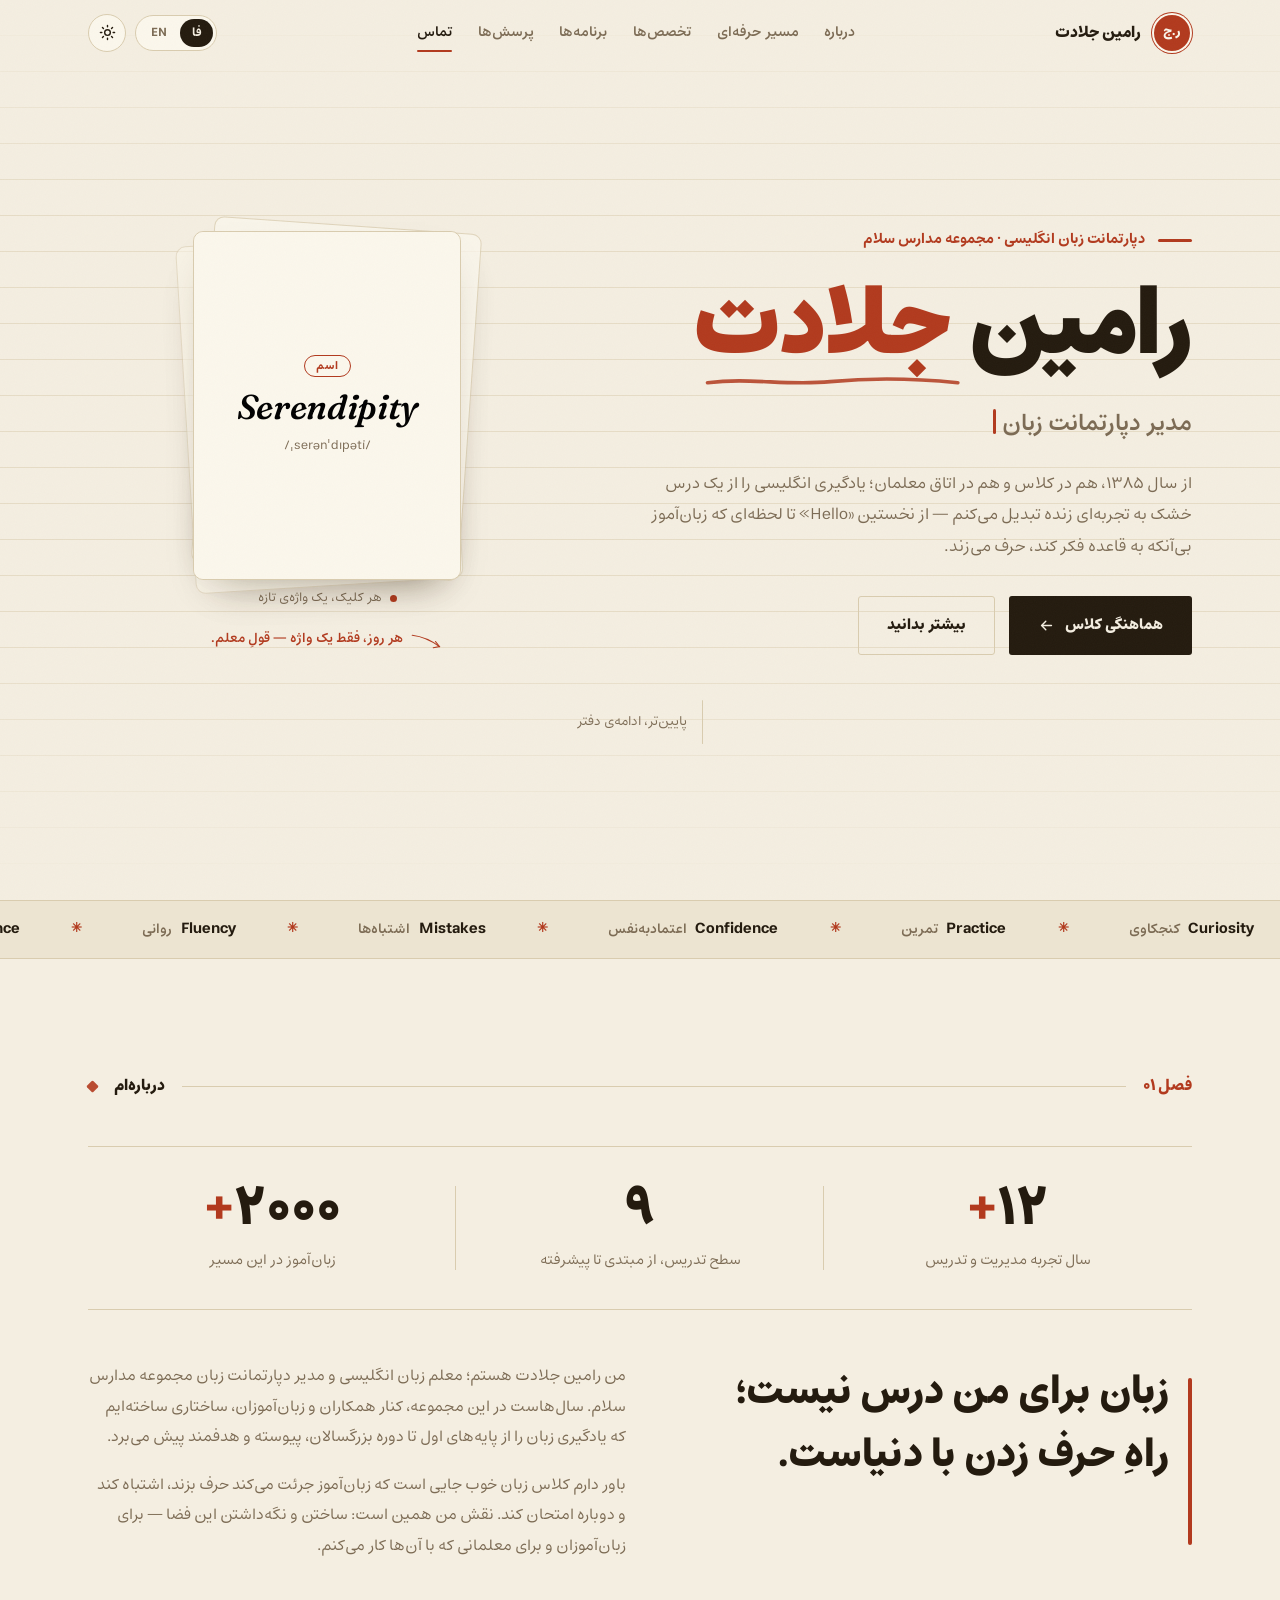
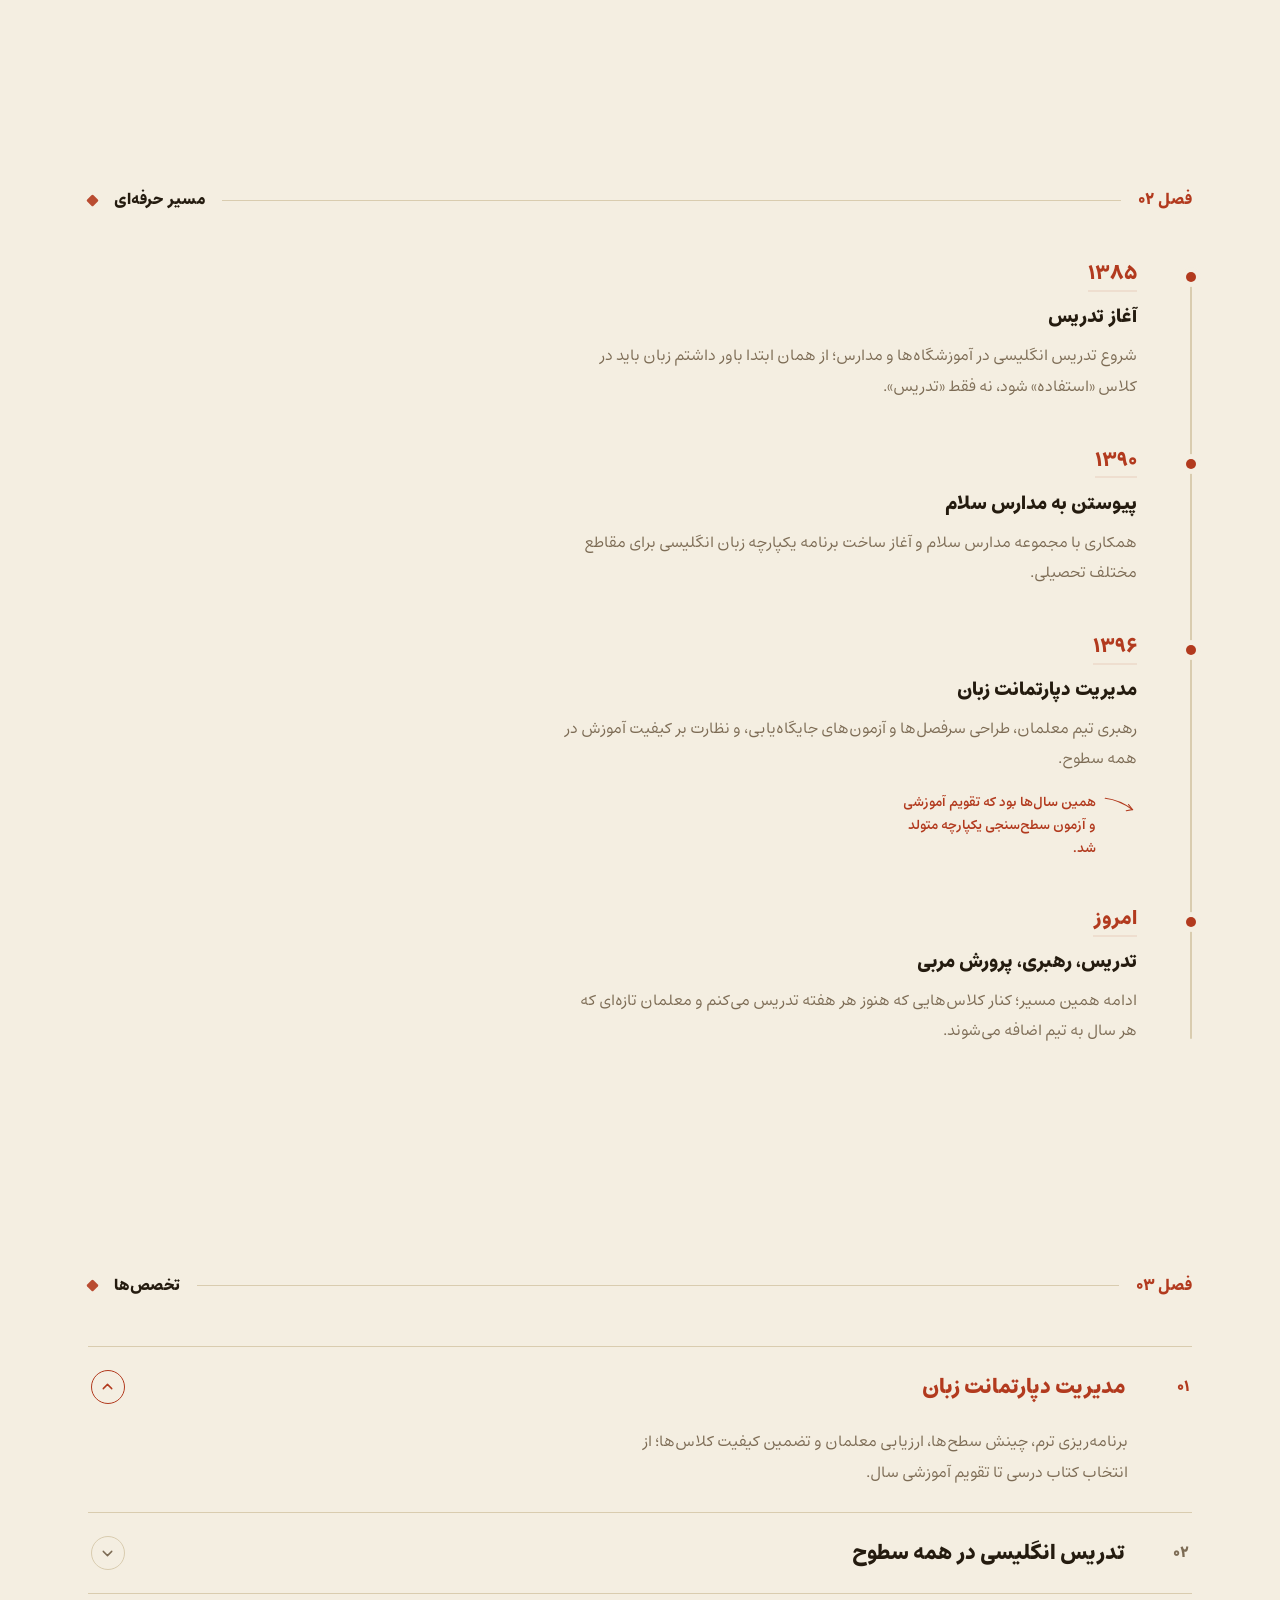
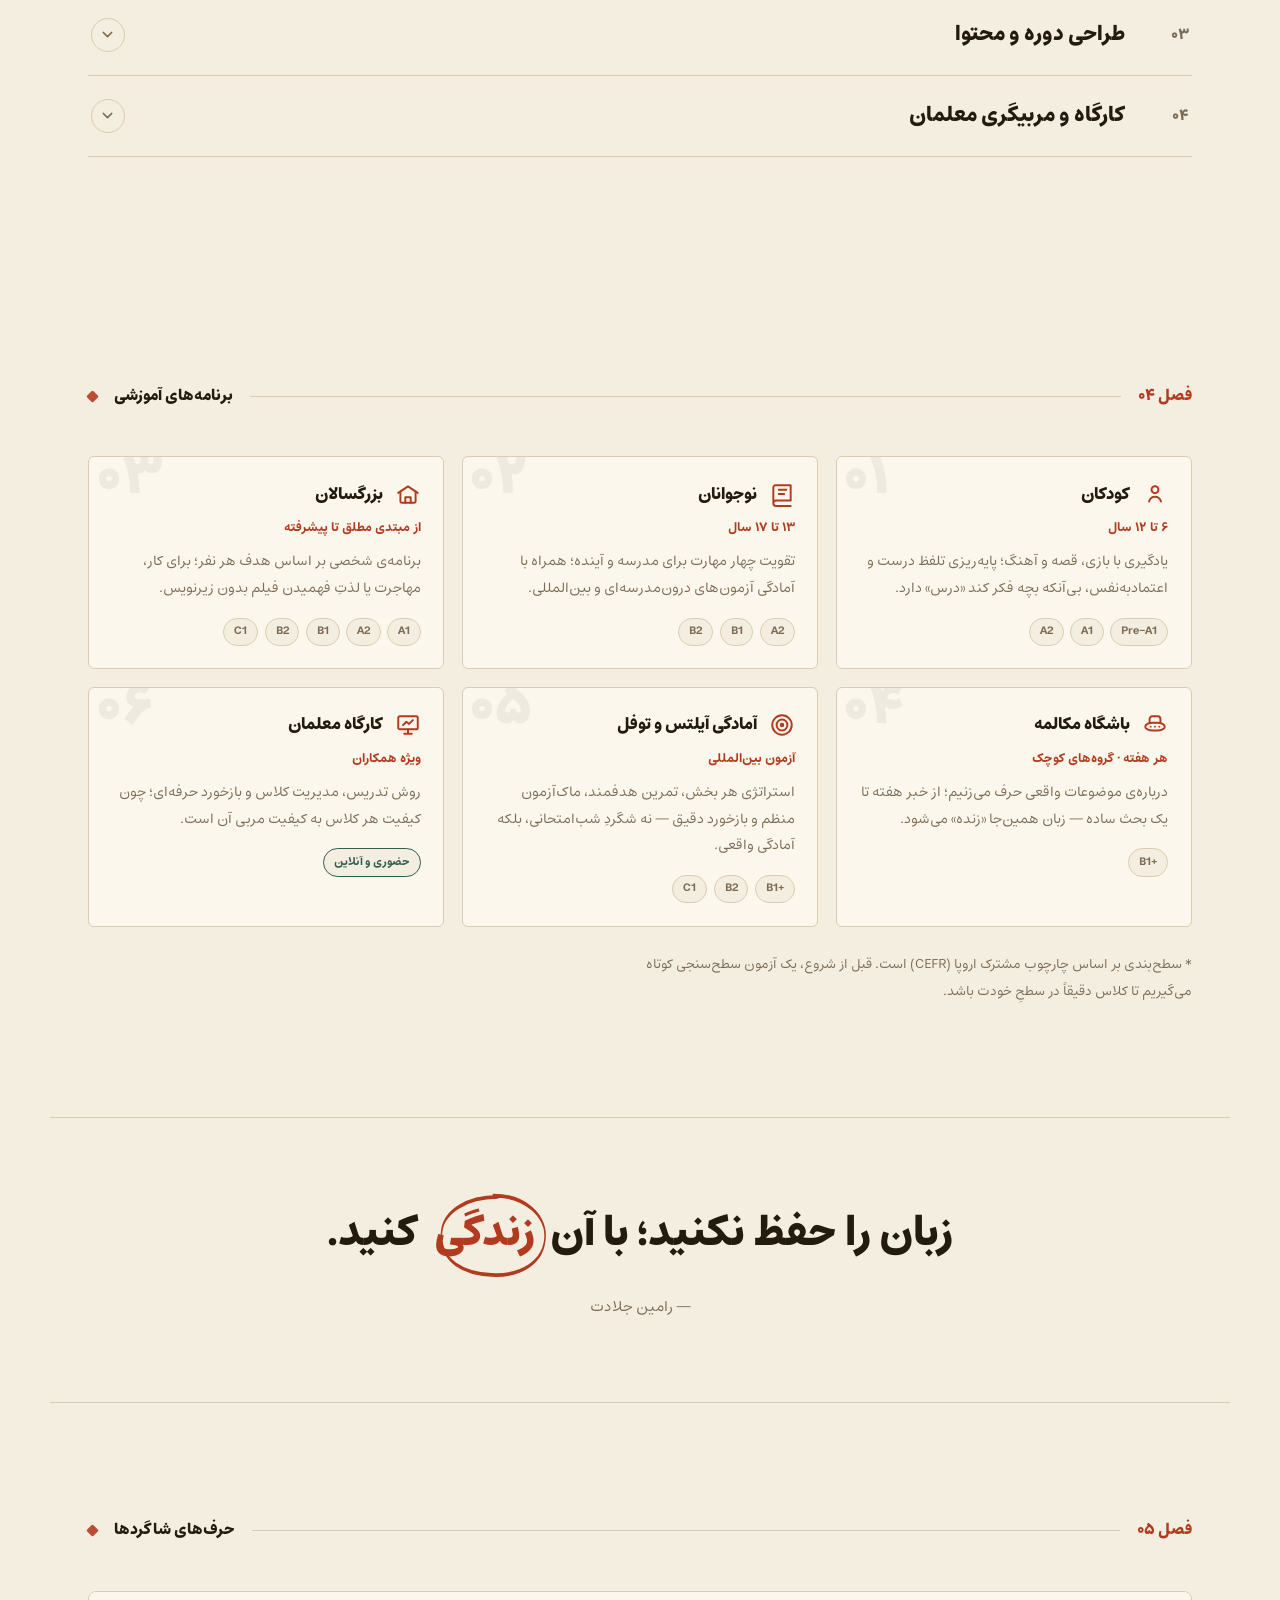
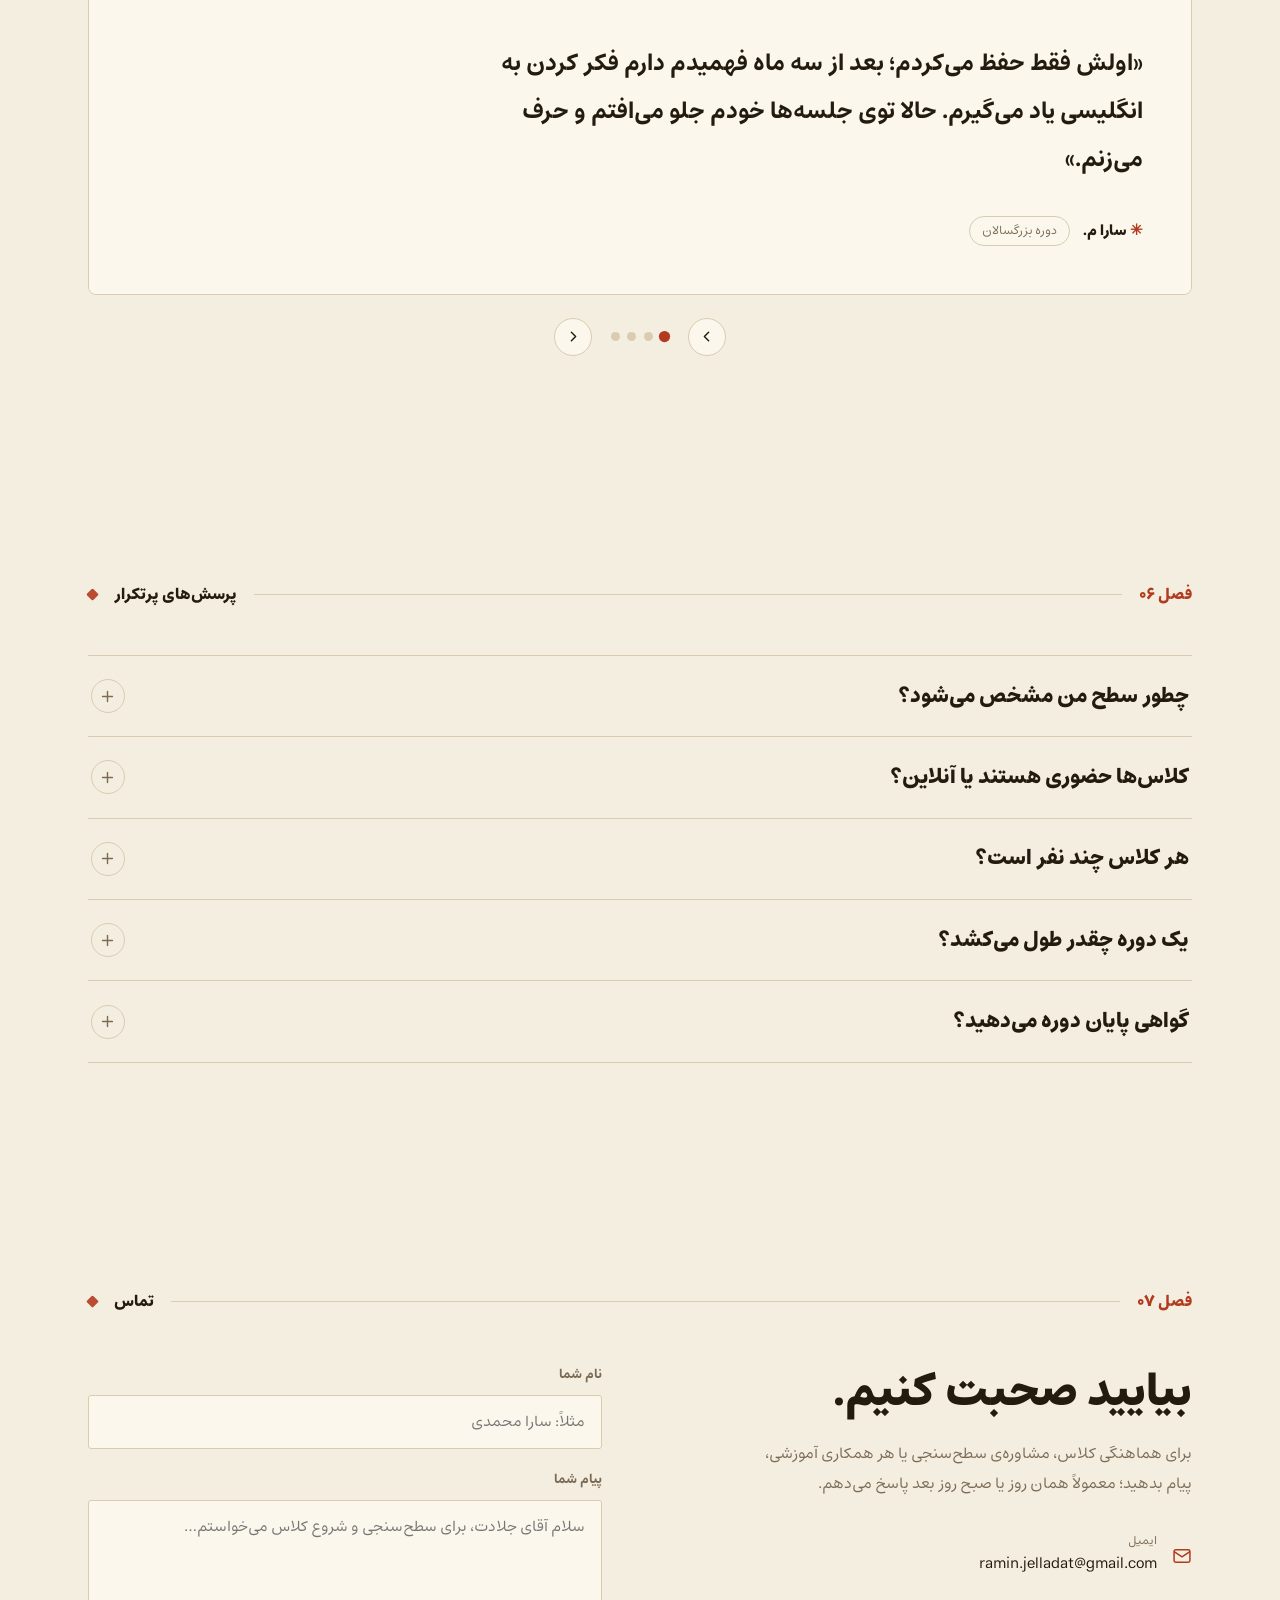
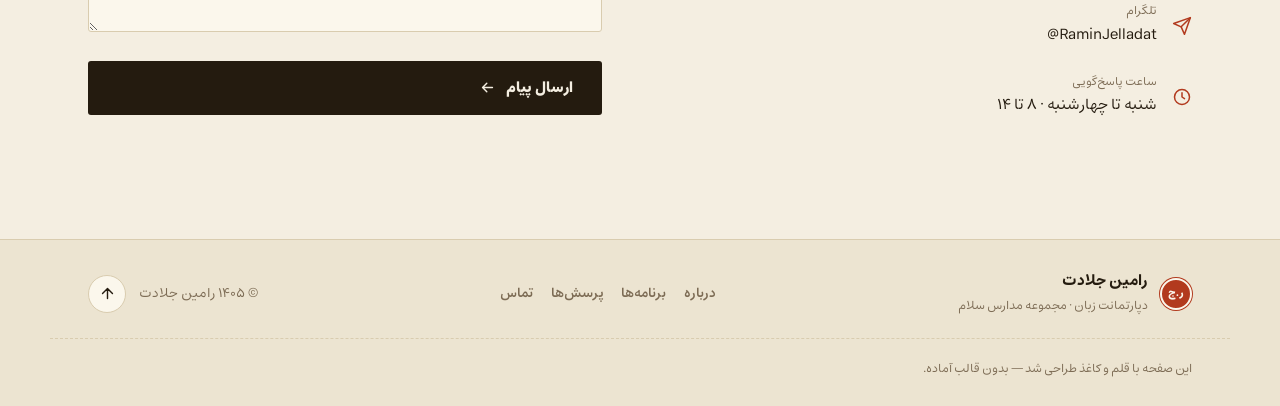
==== public/index.html @ 5f4f2d15 "55e190e7-40e7-4e06-bcfa-6a099fda9d64" ====
<!DOCTYPE html>
<html lang="fa" dir="rtl" data-theme="light">
<head>
<meta charset="UTF-8">
<meta name="viewport" content="width=device-width, initial-scale=1.0">
<title>رامین جلادت | دپارتمانت زبان مجموعه مدارس سلام</title>
<meta name="description" content="وب‌سایت شخصی رامین جلادت — معلم زبان انگلیسی و مدیر دپارتمانت زبان مجموعه مدارس سلام؛ تدریس در همه سطوح، طراحی دوره و مربیگری معلمان.">
<meta name="author" content="Ramin Jelladat">
<meta name="theme-color" content="#F4EEE1" media="(prefers-color-scheme: light)">
<meta name="theme-color" content="#161210" media="(prefers-color-scheme: dark)">
<link rel="canonical" href="https://ramin-djaladat.kdns.fr/">

<meta property="og:type" content="website">
<meta property="og:site_name" content="رامین جلادت">
<meta property="og:url" content="https://ramin-djaladat.kdns.fr/">
<meta property="og:title" content="رامین جلادت | دپارتمانت زبان مجموعه مدارس سلام">
<meta property="og:description" content="معلم زبان انگلیسی و مدیر دپارتمانت زبان مجموعه مدارس سلام — از کلاس درس تا طراحی برنامه درسی و مربیگری معلمان.">
<meta property="og:image" content="https://ramin-djaladat.kdns.fr/assets/img/og.jpg">
<meta property="og:locale" content="fa_IR">
<meta property="og:locale:alternate" content="en_US">
<meta name="twitter:card" content="summary_large_image">

<link rel="icon" type="image/svg+xml" href="assets/img/favicon.svg">
<link rel="manifest" href="site.webmanifest">
<link rel="apple-touch-icon" href="assets/img/apple-touch-icon.png">

<link rel="preload" href="assets/fonts/Estedad-VF.woff2" as="font" type="font/woff2" crossorigin>
<link rel="preload" href="assets/fonts/Fraunces-Italic-VF.woff2" as="font" type="font/woff2" crossorigin>
<link rel="stylesheet" href="assets/css/main.css">

<script type="application/ld+json">
{
  "@context": "https://schema.org",
  "@type": "Person",
  "name": "رامین جلادت",
  "alternateName": "Ramin Jelladat",
  "jobTitle": "Head of English Language Department",
  "worksFor": {
    "@type": "EducationalOrganization",
    "name": "Salam Schools",
    "alternateName": "مجموعه مدارس سلام"
  },
  "email": "mailto:ramin.jelladat@gmail.com",
  "sameAs": ["https://t.me/RaminJelladat"],
  "url": "https://ramin-djaladat.kdns.fr/",
  "knowsLanguage": ["fa", "en"]
}
</script>
</head>
<body>

<a class="skip-link" href="#main" data-i18n="skip">پرش به محتوای اصلی</a>
<div class="progress" id="progress" aria-hidden="true"></div>
<div class="grain" aria-hidden="true"></div>

<header class="site-header" id="siteHeader">
  <div class="header-inner">
    <a href="#top" class="brand" aria-label="رامین جلادت — بازگشت به ابتدای صفحه">
      <span class="brand-mark" data-i18n="brand">ر.ج</span>
      <span class="brand-name" data-i18n="fullname">رامین جلادت</span>
    </a>
    <nav class="main-nav" aria-label="ناوبری اصلی">
      <a href="#about"    data-sec="about"    data-i18n="nav.about">درباره</a>
      <a href="#path"     data-sec="path"     data-i18n="nav.path">مسیر حرفه‌ای</a>
      <a href="#skills"   data-sec="skills"   data-i18n="nav.skills">تخصص‌ها</a>
      <a href="#programs" data-sec="programs" data-i18n="nav.programs">برنامه‌ها</a>
      <a href="#faq"      data-sec="faq"      data-i18n="nav.faq">پرسش‌ها</a>
      <a href="#contact"  data-sec="contact"  data-i18n="nav.contact">تماس</a>
    </nav>
    <div class="controls">
      <div class="lang-switch" role="group" aria-label="انتخاب زبان">
        <button type="button" data-lang="fa" class="on">فا</button>
        <button type="button" data-lang="en">EN</button>
      </div>
      <button type="button" class="icon-btn" id="themeToggle" aria-label="تغییر حالت روشن و تاریک">
        <svg class="ic-sun" viewBox="0 0 24 24" fill="none" stroke="currentColor" stroke-width="2" stroke-linecap="round" aria-hidden="true"><circle cx="12" cy="12" r="4"/><path d="M12 2v2M12 20v2M4.9 4.9l1.4 1.4M17.7 17.7l1.4 1.4M2 12h2M20 12h2M4.9 19.1l1.4-1.4M17.7 6.3l1.4-1.4"/></svg>
        <svg class="ic-moon" viewBox="0 0 24 24" fill="none" stroke="currentColor" stroke-width="2" stroke-linecap="round" stroke-linejoin="round" aria-hidden="true"><path d="M21 12.8A9 9 0 1 1 11.2 3a7 7 0 0 0 9.8 9.8Z"/></svg>
      </button>
      <button type="button" class="icon-btn menu-toggle" id="menuToggle" aria-label="منو" aria-expanded="false">
        <svg class="ic-menu" viewBox="0 0 24 24" fill="none" stroke="currentColor" stroke-width="2" stroke-linecap="round" aria-hidden="true"><path d="M4 7h16M4 12h16M4 17h16"/></svg>
        <svg class="ic-close" viewBox="0 0 24 24" fill="none" stroke="currentColor" stroke-width="2" stroke-linecap="round" aria-hidden="true"><path d="M6 6l12 12M18 6 6 18"/></svg>
      </button>
    </div>
  </div>
  <nav class="mobile-nav" id="mobileNav" aria-label="ناوبری موبایل">
    <a href="#about"    data-i18n="nav.about">درباره</a>
    <a href="#path"     data-i18n="nav.path">مسیر حرفه‌ای</a>
    <a href="#skills"   data-i18n="nav.skills">تخصص‌ها</a>
    <a href="#programs" data-i18n="nav.programs">برنامه‌ها</a>
    <a href="#voices"   data-i18n="nav.voices">حرف‌های شاگردها</a>
    <a href="#faq"      data-i18n="nav.faq">پرسش‌ها</a>
    <a href="#contact"  data-i18n="nav.contact">تماس</a>
  </nav>
</header>

<main id="main">

  <!-- ═══════════ هیرو ═══════════ -->
  <section id="top" class="hero">
    <div class="container hero-grid">
      <div class="hero-text">
        <p class="kicker reveal" data-i18n="hero.kicker">دپارتمانت زبان انگلیسی · مجموعه مدارس سلام</p>
        <h1 class="hero-name reveal">
          <span data-i18n="hero.name1">رامین</span>
          <span class="accent-wrap"><span class="accent" data-i18n="hero.name2">جلادت</span>
            <svg class="ink-line" viewBox="0 0 220 14" aria-hidden="true" preserveAspectRatio="none"><path d="M4 9 C 40 4, 70 12, 108 8 S 180 5, 216 9" fill="none" stroke="currentColor" stroke-width="3.4" stroke-linecap="round"/></svg>
          </span>
        </h1>
        <p class="hero-role reveal"><span id="typed">مدیر دپارتمانت زبان</span><span class="caret" aria-hidden="true"></span></p>
        <p class="hero-desc reveal" data-i18n="hero.desc">از سال ۱۳۸۵، هم در کلاس و هم در اتاق معلمان؛ یادگیری انگلیسی را از یک درس خشک به تجربه‌ای زنده تبدیل می‌کنم — از نخستین «Hello» تا لحظه‌ای که زبان‌آموز بی‌آنکه به قاعده فکر کند، حرف می‌زند.</p>
        <div class="hero-ctas reveal">
          <a class="btn btn-solid" href="#contact">
            <span data-i18n="hero.cta1">هماهنگی کلاس</span>
            <svg viewBox="0 0 24 24" fill="none" stroke="currentColor" stroke-width="2" stroke-linecap="round" stroke-linejoin="round" aria-hidden="true"><path d="M5 12h14M13 6l6 6-6 6"/></svg>
          </a>
          <a class="btn btn-ghost" href="#about"><span data-i18n="hero.cta2">بیشتر بدانید</span></a>
        </div>
      </div>

      <div class="hero-side reveal">
        <div class="deck-zone">
          <svg class="seal" viewBox="0 0 240 240" aria-hidden="true">
            <defs>
              <path id="sealPath" d="M120,120 m -88,0 a 88,88 0 1,1 176,0 a 88,88 0 1,1 -176,0"/>
            </defs>
            <circle class="ring-outer" cx="120" cy="120" r="114" fill="none" stroke="currentColor" stroke-width="1.4"/>
            <circle class="ring-inner" cx="120" cy="120" r="62" fill="none" stroke="currentColor" stroke-width="1"/>
            <g class="seal-rotor">
              <text class="seal-text"><textPath href="#sealPath">ENGLISH LANGUAGE DEPT. • SALAM SCHOOLS • EST. 1385 •&#160;</textPath></text>
            </g>
            <text class="seal-mono" x="120" y="137" text-anchor="middle">RJ</text>
          </svg>
          <button type="button" class="deck" id="deck" aria-label="کارت واژه — برای واژه بعدی کلیک کنید">
            <span class="deck-card is-b2" aria-hidden="true"></span>
            <span class="deck-card is-b1" aria-hidden="true"></span>
            <span class="deck-card is-top" id="deckTop">
              <span class="deck-face deck-front">
                <span class="deck-pos" id="deckPos">اسم</span>
                <span class="deck-word" id="deckWord">Serendipity</span>
                <span class="deck-ipa" id="deckIpa" dir="ltr">/ˌserənˈdipəti/</span>
              </span>
              <span class="deck-face deck-back">
                <span class="deck-fa" id="deckFa">اتفاق خوشایندی که بی‌خبر سراغت می‌آید</span>
                <span class="deck-ex" id="deckEx">مثل پیدا کردن کتابی که دنبالش نبودی.</span>
              </span>
            </span>
          </button>
          <p class="deck-hint"><span class="deck-hint-dot" aria-hidden="true"></span><span data-i18n="hero.deckHint">هر کلیک، یک واژه‌ی تازه</span></p>
        </div>
        <p class="margin-note reveal"><svg viewBox="0 0 60 30" class="mn-arrow" aria-hidden="true" fill="none" stroke="currentColor" stroke-width="2" stroke-linecap="round"><path d="M56 4 C 40 6, 24 12, 8 24"/><path d="M15 15 L 8 24 L 19 26"/></svg><span data-i18n="hero.note">هر روز، فقط یک واژه — قولِ معلم.</span></p>
      </div>
    </div>
    <div class="container scroll-hint reveal" aria-hidden="true">
      <span class="vline"></span>
      <span data-i18n="hero.scroll">پایین‌تر، ادامه‌ی دفتر</span>
    </div>
  </section>

  <!-- ═══════════ نوار واژه‌ها ═══════════ -->
  <div class="marquee" aria-hidden="true">
    <div class="marquee-track" id="marqueeTrack"></div>
  </div>

  <!-- ═══════════ فصل ۰۱ · درباره ═══════════ -->
  <section id="about">
    <div class="container">
      <header class="chapter reveal">
        <span class="chapter-no" data-i18n="about.num">فصل ۰۱</span>
        <span class="chapter-rule"></span>
        <span class="chapter-label" data-i18n="about.label">درباره‌ام</span>
        <span class="chapter-diamond" aria-hidden="true"></span>
      </header>

      <div class="stats reveal" id="stats">
        <div class="stat">
          <span class="stat-num" data-count="12" data-plus="+">۰</span>
          <span class="stat-label" data-i18n="stats.s1">سال تجربه مدیریت و تدریس</span>
        </div>
        <div class="stat">
          <span class="stat-num" data-count="9">۰</span>
          <span class="stat-label" data-i18n="stats.s2">سطح تدریس، از مبتدی تا پیشرفته</span>
        </div>
        <div class="stat">
          <span class="stat-num" data-count="2000" data-plus="+">۰</span>
          <span class="stat-label" data-i18n="stats.s3">زبان‌آموز در این مسیر</span>
        </div>
      </div>

      <div class="about-grid">
        <h2 class="about-heading reveal" data-i18n="about.heading">زبان برای من درس نیست؛ راهِ حرف زدن با دنیاست.</h2>
        <div class="about-texts reveal">
          <p data-i18n="about.p1">من رامین جلادت هستم؛ معلم زبان انگلیسی و مدیر دپارتمانت زبان مجموعه مدارس سلام. سال‌هاست در این مجموعه، کنار همکاران و زبان‌آموزان، ساختاری ساخته‌ایم که یادگیری زبان را از پایه‌های اول تا دوره بزرگسالان، پیوسته و هدفمند پیش می‌برد.</p>
          <p data-i18n="about.p2">باور دارم کلاس زبان خوب جایی است که زبان‌آموز جرئت می‌کند حرف بزند، اشتباه کند و دوباره امتحان کند. نقش من همین است: ساختن و نگه‌داشتن این فضا — برای زبان‌آموزان و برای معلمانی که با آن‌ها کار می‌کنم.</p>
        </div>
      </div>
    </div>
  </section>

  <!-- ═══════════ فصل ۰۲ · مسیر حرفه‌ای ═══════════ -->
  <section id="path">
    <div class="container">
      <header class="chapter reveal">
        <span class="chapter-no" data-i18n="path.num">فصل ۰۲</span>
        <span class="chapter-rule"></span>
        <span class="chapter-label" data-i18n="path.label">مسیر حرفه‌ای</span>
        <span class="chapter-diamond" aria-hidden="true"></span>
      </header>

      <ol class="timeline">
        <li class="t-item reveal">
          <span class="t-year" data-i18n="path.t1.year">۱۳۸۵</span>
          <h3 class="t-title" data-i18n="path.t1.title">آغاز تدریس</h3>
          <p class="t-text" data-i18n="path.t1.text">شروع تدریس انگلیسی در آموزشگاه‌ها و مدارس؛ از همان ابتدا باور داشتم زبان باید در کلاس «استفاده» شود، نه فقط «تدریس».</p>
        </li>
        <li class="t-item reveal">
          <span class="t-year" data-i18n="path.t2.year">۱۳۹۰</span>
          <h3 class="t-title" data-i18n="path.t2.title">پیوستن به مدارس سلام</h3>
          <p class="t-text" data-i18n="path.t2.text">همکاری با مجموعه مدارس سلام و آغاز ساخت برنامه یکپارچه زبان انگلیسی برای مقاطع مختلف تحصیلی.</p>
        </li>
        <li class="t-item reveal">
          <span class="t-year" data-i18n="path.t3.year">۱۳۹۶</span>
          <h3 class="t-title" data-i18n="path.t3.title">مدیریت دپارتمانت زبان</h3>
          <p class="t-text" data-i18n="path.t3.text">رهبری تیم معلمان، طراحی سرفصل‌ها و آزمون‌های جایگاه‌یابی، و نظارت بر کیفیت آموزش در همه سطوح.</p>
          <p class="margin-note t-note reveal"><svg viewBox="0 0 60 30" class="mn-arrow" aria-hidden="true" fill="none" stroke="currentColor" stroke-width="2" stroke-linecap="round"><path d="M56 4 C 40 6, 24 12, 8 24"/><path d="M15 15 L 8 24 L 19 26"/></svg><span data-i18n="path.note">همین سال‌ها بود که تقویم آموزشی و آزمون سطح‌سنجی یکپارچه متولد شد.</span></p>
        </li>
        <li class="t-item reveal">
          <span class="t-year" data-i18n="path.t4.year">امروز</span>
          <h3 class="t-title" data-i18n="path.t4.title">تدریس، رهبری، پرورش مربی</h3>
          <p class="t-text" data-i18n="path.t4.text">ادامه همین مسیر؛ کنار کلاس‌هایی که هنوز هر هفته تدریس می‌کنم و معلمان تازه‌ای که هر سال به تیم اضافه می‌شوند.</p>
        </li>
      </ol>
    </div>
  </section>

  <!-- ═══════════ فصل ۰۳ · تخصص‌ها ═══════════ -->
  <section id="skills">
    <div class="container">
      <header class="chapter reveal">
        <span class="chapter-no" data-i18n="skills.num">فصل ۰۳</span>
        <span class="chapter-rule"></span>
        <span class="chapter-label" data-i18n="skills.label">تخصص‌ها</span>
        <span class="chapter-diamond" aria-hidden="true"></span>
      </header>

      <div class="acc" id="skillList">
        <div class="acc-item open">
          <h3 class="acc-h">
            <button type="button" class="acc-head" aria-expanded="true">
              <span class="acc-num">۰۱</span>
              <span class="acc-title" data-i18n="skills.k1.title">مدیریت دپارتمانت زبان</span>
              <span class="acc-icon" aria-hidden="true"><svg viewBox="0 0 24 24" width="17" height="17" fill="none" stroke="currentColor" stroke-width="2" stroke-linecap="round" stroke-linejoin="round"><path d="m6 9 6 6 6-6"/></svg></span>
            </button>
          </h3>
          <div class="acc-body"><div class="acc-body-in"><p data-i18n="skills.k1.text">برنامه‌ریزی ترم، چینش سطح‌ها، ارزیابی معلمان و تضمین کیفیت کلاس‌ها؛ از انتخاب کتاب درسی تا تقویم آموزشی سال.</p></div></div>
        </div>
        <div class="acc-item">
          <h3 class="acc-h">
            <button type="button" class="acc-head" aria-expanded="false">
              <span class="acc-num">۰۲</span>
              <span class="acc-title" data-i18n="skills.k2.title">تدریس انگلیسی در همه سطوح</span>
              <span class="acc-icon" aria-hidden="true"><svg viewBox="0 0 24 24" width="17" height="17" fill="none" stroke="currentColor" stroke-width="2" stroke-linecap="round" stroke-linejoin="round"><path d="m6 9 6 6 6-6"/></svg></span>
            </button>
          </h3>
          <div class="acc-body"><div class="acc-body-in"><p data-i18n="skills.k2.text">از مبتدی مطلق تا پیشرفته؛ با تمرکز بر مکالمه واقعی، واژگان کاربردی و همان اعتمادبه‌نفسی که زبان‌آموز را به حرف زدن می‌رساند.</p></div></div>
        </div>
        <div class="acc-item">
          <h3 class="acc-h">
            <button type="button" class="acc-head" aria-expanded="false">
              <span class="acc-num">۰۳</span>
              <span class="acc-title" data-i18n="skills.k3.title">طراحی دوره و محتوا</span>
              <span class="acc-icon" aria-hidden="true"><svg viewBox="0 0 24 24" width="17" height="17" fill="none" stroke="currentColor" stroke-width="2" stroke-linecap="round" stroke-linejoin="round"><path d="m6 9 6 6 6-6"/></svg></span>
            </button>
          </h3>
          <div class="acc-body"><div class="acc-body-in"><p data-i18n="skills.k3.text">ساخت سرفصل، آزمون‌های سطح‌سنجی و منابع تکمیلی، متناسب با سن و هدف هر گروه از زبان‌آموزان.</p></div></div>
        </div>
        <div class="acc-item">
          <h3 class="acc-h">
            <button type="button" class="acc-head" aria-expanded="false">
              <span class="acc-num">۰۴</span>
              <span class="acc-title" data-i18n="skills.k4.title">کارگاه و مربیگری معلمان</span>
              <span class="acc-icon" aria-hidden="true"><svg viewBox="0 0 24 24" width="17" height="17" fill="none" stroke="currentColor" stroke-width="2" stroke-linecap="round" stroke-linejoin="round"><path d="m6 9 6 6 6-6"/></svg></span>
            </button>
          </h3>
          <div class="acc-body"><div class="acc-body-in"><p data-i18n="skills.k4.text">کارگاه‌های روش تدریس، مشاهده کلاس و بازخورد حرفه‌ای؛ چون کیفیت هر کلاس به کیفیت مربی آن است.</p></div></div>
        </div>
      </div>
    </div>
  </section>

  <!-- ═══════════ فصل ۰۴ · برنامه‌ها ═══════════ -->
  <section id="programs">
    <div class="container">
      <header class="chapter reveal">
        <span class="chapter-no" data-i18n="programs.num">فصل ۰۴</span>
        <span class="chapter-rule"></span>
        <span class="chapter-label" data-i18n="programs.label">برنامه‌های آموزشی</span>
        <span class="chapter-diamond" aria-hidden="true"></span>
      </header>

      <div class="programs-grid">
        <article class="program reveal">
          <span class="program-idx" aria-hidden="true">۰۱</span>
          <div class="program-head">
            <svg viewBox="0 0 24 24" fill="none" stroke="currentColor" stroke-width="1.8" stroke-linecap="round" stroke-linejoin="round" aria-hidden="true"><circle cx="12" cy="8" r="3.2"/><path d="M6.5 19c.8-3 2.9-4.5 5.5-4.5s4.7 1.5 5.5 4.5"/></svg>
            <h3 data-i18n="programs.p1.title">کودکان <i>Kids</i></h3>
          </div>
          <p class="program-meta" data-i18n="programs.p1.meta">۶ تا ۱۲ سال</p>
          <p class="program-desc" data-i18n="programs.p1.desc">یادگیری با بازی، قصه و آهنگ؛ پایه‌ریزی تلفظ درست و اعتمادبه‌نفس، بی‌آنکه بچه فکر کند «درس» دارد.</p>
          <div class="chips"><span class="chip">Pre-A1</span><span class="chip">A1</span><span class="chip">A2</span></div>
        </article>

        <article class="program reveal">
          <span class="program-idx" aria-hidden="true">۰۲</span>
          <div class="program-head">
            <svg viewBox="0 0 24 24" fill="none" stroke="currentColor" stroke-width="1.8" stroke-linecap="round" stroke-linejoin="round" aria-hidden="true"><path d="M4 19.5V6a2 2 0 0 1 2-2h14v14H6.5a2.5 2.5 0 0 0 0 5H20"/><path d="M9 8h7M9 12h5"/></svg>
            <h3 data-i18n="programs.p2.title">نوجوانان <i>Teens</i></h3>
          </div>
          <p class="program-meta" data-i18n="programs.p2.meta">۱۳ تا ۱۷ سال</p>
          <p class="program-desc" data-i18n="programs.p2.desc">تقویت چهار مهارت برای مدرسه و آینده؛ همراه با آمادگی آزمون‌های درون‌مدرسه‌ای و بین‌المللی.</p>
          <div class="chips"><span class="chip">A2</span><span class="chip">B1</span><span class="chip">B2</span></div>
        </article>

        <article class="program reveal">
          <span class="program-idx" aria-hidden="true">۰۳</span>
          <div class="program-head">
            <svg viewBox="0 0 24 24" fill="none" stroke="currentColor" stroke-width="1.8" stroke-linecap="round" stroke-linejoin="round" aria-hidden="true"><path d="M3 11 12 5l9 6"/><path d="M5 10v9a1 1 0 0 0 1 1h12a1 1 0 0 0 1-1v-9"/><path d="M9.5 20v-5h5v5"/></svg>
            <h3 data-i18n="programs.p3.title">بزرگسالان <i>Adults</i></h3>
          </div>
          <p class="program-meta" data-i18n="programs.p3.meta">از مبتدی مطلق تا پیشرفته</p>
          <p class="program-desc" data-i18n="programs.p3.desc">برنامه‌ی شخصی بر اساس هدف هر نفر؛ برای کار، مهاجرت یا لذتِ فهمیدن فیلم بدون زیرنویس.</p>
          <div class="chips"><span class="chip">A1</span><span class="chip">A2</span><span class="chip">B1</span><span class="chip">B2</span><span class="chip">C1</span></div>
        </article>

        <article class="program reveal">
          <span class="program-idx" aria-hidden="true">۰۴</span>
          <div class="program-head">
            <svg viewBox="0 0 24 24" fill="none" stroke="currentColor" stroke-width="1.8" stroke-linecap="round" stroke-linejoin="round" aria-hidden="true"><rect x="3" y="10" width="18" height="7" rx="7"/><path d="M8 13.5h.01M12 13.5h.01M16 13.5h.01"/><path d="M7 10V6.5A2.5 2.5 0 0 1 9.5 4h5A2.5 2.5 0 0 1 17 6.5V10"/></svg>
            <h3 data-i18n="programs.p4.title">باشگاه مکالمه <i>Conversation</i></h3>
          </div>
          <p class="program-meta" data-i18n="programs.p4.meta">هر هفته · گروه‌های کوچک</p>
          <p class="program-desc" data-i18n="programs.p4.desc">درباره‌ی موضوعات واقعی حرف می‌زنیم؛ از خبر هفته تا یک بحث ساده — زبان همین‌جا «زنده» می‌شود.</p>
          <div class="chips"><span class="chip">B1+</span></div>
        </article>

        <article class="program reveal">
          <span class="program-idx" aria-hidden="true">۰۵</span>
          <div class="program-head">
            <svg viewBox="0 0 24 24" fill="none" stroke="currentColor" stroke-width="1.8" stroke-linecap="round" stroke-linejoin="round" aria-hidden="true"><circle cx="12" cy="12" r="9"/><circle cx="12" cy="12" r="5"/><circle cx="12" cy="12" r="1.2"/></svg>
            <h3 data-i18n="programs.p5.title">آمادگی آیلتس و توفل <i>IELTS / TOEFL</i></h3>
          </div>
          <p class="program-meta" data-i18n="programs.p5.meta">آزمون بین‌المللی</p>
          <p class="program-desc" data-i18n="programs.p5.desc">استراتژی هر بخش، تمرین هدفمند، ماک‌آزمون منظم و بازخورد دقیق — نه شگردِ شب‌امتحانی، بلکه آمادگی واقعی.</p>
          <div class="chips"><span class="chip">B1+</span><span class="chip">B2</span><span class="chip">C1</span></div>
        </article>

        <article class="program reveal">
          <span class="program-idx" aria-hidden="true">۰۶</span>
          <div class="program-head">
            <svg viewBox="0 0 24 24" fill="none" stroke="currentColor" stroke-width="1.8" stroke-linecap="round" stroke-linejoin="round" aria-hidden="true"><rect x="3" y="4" width="18" height="12" rx="1.5"/><path d="M12 16v4M8.5 20h7"/><path d="m7.5 12 3-3 2.5 2 3.5-3.5"/></svg>
            <h3 data-i18n="programs.p6.title">کارگاه معلمان <i>Teacher Training</i></h3>
          </div>
          <p class="program-meta" data-i18n="programs.p6.meta">ویژه همکاران</p>
          <p class="program-desc" data-i18n="programs.p6.desc">روش تدریس، مدیریت کلاس و بازخورد حرفه‌ای؛ چون کیفیت هر کلاس به کیفیت مربی آن است.</p>
          <div class="chips"><span class="chip chip-green" data-i18n="programs.p6.chip">حضوری و آنلاین</span></div>
        </article>
      </div>

      <p class="foot-note reveal" data-i18n="programs.note">* سطح‌بندی بر اساس چارچوب مشترک اروپا (CEFR) است. قبل از شروع، یک آزمون سطح‌سنجی کوتاه می‌گیریم تا کلاس دقیقاً در سطحِ خودت باشد.</p>
    </div>
  </section>

  <!-- ═══════════ نقل‌قول ═══════════ -->
  <section id="quote">
    <div class="container reveal">
      <blockquote class="big-quote">
        <p><span data-i18n="quote.t1">زبان را حفظ نکنید؛ با آن</span> <span class="circled"><span data-i18n="quote.t2">زندگی</span><svg viewBox="0 0 200 70" aria-hidden="true" preserveAspectRatio="none"><path id="circlePath" d="M100 8 C 155 8, 190 22, 189 36 C 188 55, 145 64, 97 63 C 50 62, 10 54, 11 35 C 12 19, 55 9, 108 9" fill="none" stroke="currentColor" stroke-width="2.6" stroke-linecap="round"/></svg></span> <span data-i18n="quote.t3">کنید.</span></p>
        <cite data-i18n="quote.cite">— رامین جلادت</cite>
      </blockquote>
    </div>
  </section>

  <!-- ═══════════ فصل ۰۵ · حرف‌های شاگردها ═══════════ -->
  <section id="voices">
    <div class="container">
      <header class="chapter reveal">
        <span class="chapter-no" data-i18n="voices.num">فصل ۰۵</span>
        <span class="chapter-rule"></span>
        <span class="chapter-label" data-i18n="voices.label">حرف‌های شاگردها</span>
        <span class="chapter-diamond" aria-hidden="true"></span>
      </header>

      <div class="voices-wrap reveal">
        <div class="voices-viewport" id="voicesViewport" tabindex="0" aria-label="نقل‌قول‌های زبان‌آموزان">
          <figure class="voice">
            <blockquote><p data-i18n="voices.q1.text">«اولش فقط حفظ می‌کردم؛ بعد از سه ماه فهمیدم دارم فکر کردن به انگلیسی یاد می‌گیرم. حالا توی جلسه‌ها خودم جلو می‌افتم و حرف می‌زنم.»</p></blockquote>
            <figcaption><span class="voice-who" data-i18n="voices.q1.who">سارا م.</span><span class="voice-tag" data-i18n="voices.q1.tag">دوره بزرگسالان</span></figcaption>
          </figure>
          <figure class="voice">
            <blockquote><p data-i18n="voices.q2.text">«پسرم از کلاس انگلیسی فراری بود؛ الان خودش می‌شمارد که شنبه چند روز مونده.»</p></blockquote>
            <figcaption><span class="voice-who" data-i18n="voices.q2.who">خانم رضایی</span><span class="voice-tag" data-i18n="voices.q2.tag">مادرِ یکی از زبان‌آموزان کودک</span></figcaption>
          </figure>
          <figure class="voice">
            <blockquote><p data-i18n="voices.q3.text">«کارگاه‌های آقای جلادت برای ما معلم‌ها بیشتر شبیه اتاق فکر است تا کلاس؛ هر بار با یک ابزار تازه بیرون می‌آییم.»</p></blockquote>
            <figcaption><span class="voice-who" data-i18n="voices.q3.who">نگار ک.</span><span class="voice-tag" data-i18n="voices.q3.tag">همکار و معلم زبان</span></figcaption>
          </figure>
          <figure class="voice">
            <blockquote><p data-i18n="voices.q4.text">«برای آیلتس دو بار نتیجه نگرفته بودم؛ بار سوم با برنامه‌ی درست و بازخورد دقیق، نمره‌ام به هدفم رسید.»</p></blockquote>
            <figcaption><span class="voice-who" data-i18n="voices.q4.who">امیرحسین ط.</span><span class="voice-tag" data-i18n="voices.q4.tag">دوره آمادگی آیلتس</span></figcaption>
          </figure>
        </div>
        <div class="voices-ctrl">
          <button type="button" class="icon-btn" id="voicesPrev" aria-label="نقل‌قول قبلی"><svg viewBox="0 0 24 24" fill="none" stroke="currentColor" stroke-width="2" stroke-linecap="round" stroke-linejoin="round" aria-hidden="true"><path d="m15 18-6-6 6-6"/></svg></button>
          <div class="voices-dots" id="voicesDots" role="tablist" aria-label="انتخاب نقل‌قول"></div>
          <button type="button" class="icon-btn" id="voicesNext" aria-label="نقل‌قول بعدی"><svg viewBox="0 0 24 24" fill="none" stroke="currentColor" stroke-width="2" stroke-linecap="round" stroke-linejoin="round" aria-hidden="true"><path d="m9 18 6-6-6-6"/></svg></button>
        </div>
      </div>
    </div>
  </section>

  <!-- ═══════════ فصل ۰۶ · پرسش‌های پرتکرار ═══════════ -->
  <section id="faq">
    <div class="container">
      <header class="chapter reveal">
        <span class="chapter-no" data-i18n="faq.num">فصل ۰۶</span>
        <span class="chapter-rule"></span>
        <span class="chapter-label" data-i18n="faq.label">پرسش‌های پرتکرار</span>
        <span class="chapter-diamond" aria-hidden="true"></span>
      </header>

      <div class="acc acc-faq" id="faqList">
        <div class="acc-item">
          <h3 class="acc-h">
            <button type="button" class="acc-head" aria-expanded="false">
              <span class="acc-title" data-i18n="faq.f1.q">چطور سطح من مشخص می‌شود؟</span>
              <span class="acc-icon" aria-hidden="true"><svg viewBox="0 0 24 24" width="17" height="17" fill="none" stroke="currentColor" stroke-width="2" stroke-linecap="round"><path d="M12 5v14M5 12h14"/></svg></span>
            </button>
          </h3>
          <div class="acc-body"><div class="acc-body-in"><p data-i18n="faq.f1.a">با یک آزمون سطح‌سنجی کوتاه: چند سؤال نوشتاری به‌اضافه‌ی یک مصاحبه‌ی ده‌دقیقه‌ای. نتیجه و مسیر پیشنهادی همان روز اعلام می‌شود.</p></div></div>
        </div>
        <div class="acc-item">
          <h3 class="acc-h">
            <button type="button" class="acc-head" aria-expanded="false">
              <span class="acc-title" data-i18n="faq.f2.q">کلاس‌ها حضوری هستند یا آنلاین؟</span>
              <span class="acc-icon" aria-hidden="true"><svg viewBox="0 0 24 24" width="17" height="17" fill="none" stroke="currentColor" stroke-width="2" stroke-linecap="round"><path d="M12 5v14M5 12h14"/></svg></span>
            </button>
          </h3>
          <div class="acc-body"><div class="acc-body-in"><p data-i18n="faq.f2.a">هر دو. کلاس‌های کودک و نوجوان حضوری در مجموعه مدارس سلام برگزار می‌شوند؛ برای بزرگسالان و دوره‌ی مکالمه، امکان آنلاین هم هست.</p></div></div>
        </div>
        <div class="acc-item">
          <h3 class="acc-h">
            <button type="button" class="acc-head" aria-expanded="false">
              <span class="acc-title" data-i18n="faq.f3.q">هر کلاس چند نفر است؟</span>
              <span class="acc-icon" aria-hidden="true"><svg viewBox="0 0 24 24" width="17" height="17" fill="none" stroke="currentColor" stroke-width="2" stroke-linecap="round"><path d="M12 5v14M5 12h14"/></svg></span>
            </button>
          </h3>
          <div class="acc-body"><div class="acc-body-in"><p data-i18n="faq.f3.a">بین ۸ تا ۱۴ نفر. هرچه گروه کوچک‌تر باشد، هر نفر بیشتر حرف می‌زند — و این دقیقاً همان چیزی است که می‌خواهیم.</p></div></div>
        </div>
        <div class="acc-item">
          <h3 class="acc-h">
            <button type="button" class="acc-head" aria-expanded="false">
              <span class="acc-title" data-i18n="faq.f4.q">یک دوره چقدر طول می‌کشد؟</span>
              <span class="acc-icon" aria-hidden="true"><svg viewBox="0 0 24 24" width="17" height="17" fill="none" stroke="currentColor" stroke-width="2" stroke-linecap="round"><path d="M12 5v14M5 12h14"/></svg></span>
            </button>
          </h3>
          <div class="acc-body"><div class="acc-body-in"><p data-i18n="faq.f4.a">هر ترم حدوداً سه‌ماهه است؛ اما مسیر هر زبان‌آموز بر اساس هدفش تنظیم می‌شود، نه بر اساس یک جدول ثابت.</p></div></div>
        </div>
        <div class="acc-item">
          <h3 class="acc-h">
            <button type="button" class="acc-head" aria-expanded="false">
              <span class="acc-title" data-i18n="faq.f5.q">گواهی پایان دوره می‌دهید؟</span>
              <span class="acc-icon" aria-hidden="true"><svg viewBox="0 0 24 24" width="17" height="17" fill="none" stroke="currentColor" stroke-width="2" stroke-linecap="round"><path d="M12 5v14M5 12h14"/></svg></span>
            </button>
          </h3>
          <div class="acc-body"><div class="acc-body-in"><p data-i18n="faq.f5.a">بله؛ در پایان هر ترم گزارش پیشرفت فردی و گواهی مجموعه صادر می‌شود — به‌اضافه‌ی توصیه‌ی مشخص برای قدم بعدی.</p></div></div>
        </div>
      </div>
    </div>
  </section>

  <!-- ═══════════ فصل ۰۷ · تماس ═══════════ -->
  <section id="contact">
    <div class="container">
      <header class="chapter reveal">
        <span class="chapter-no" data-i18n="contact.num">فصل ۰۷</span>
        <span class="chapter-rule"></span>
        <span class="chapter-label" data-i18n="contact.label">تماس</span>
        <span class="chapter-diamond" aria-hidden="true"></span>
      </header>

      <div class="contact-grid">
        <div class="reveal">
          <h2 class="contact-title" data-i18n="contact.title">بیایید صحبت کنیم.</h2>
          <p class="contact-desc" data-i18n="contact.desc">برای هماهنگی کلاس، مشاوره‌ی سطح‌سنجی یا هر همکاری آموزشی، پیام بدهید؛ معمولاً همان روز یا صبح روز بعد پاسخ می‌دهم.</p>
          <div class="contact-lines">
            <a class="contact-item" href="mailto:ramin.jelladat@gmail.com">
              <svg viewBox="0 0 24 24" fill="none" stroke="currentColor" stroke-width="1.8" stroke-linecap="round" stroke-linejoin="round" aria-hidden="true"><rect x="2.5" y="4.5" width="19" height="15" rx="2"/><path d="m3 7 9 6 9-6"/></svg>
              <span><span class="c-label" data-i18n="contact.email">ایمیل</span><span dir="ltr">ramin.jelladat@gmail.com</span></span>
            </a>
            <a class="contact-item" href="https://t.me/RaminJelladat" target="_blank" rel="noopener">
              <svg viewBox="0 0 24 24" fill="none" stroke="currentColor" stroke-width="1.8" stroke-linecap="round" stroke-linejoin="round" aria-hidden="true"><path d="M22 2 11 13"/><path d="M22 2 15 22l-4-9-9-4Z"/></svg>
              <span><span class="c-label" data-i18n="contact.tg">تلگرام</span><span dir="ltr">@RaminJelladat</span></span>
            </a>
            <p class="contact-item is-static">
              <svg viewBox="0 0 24 24" fill="none" stroke="currentColor" stroke-width="1.8" stroke-linecap="round" stroke-linejoin="round" aria-hidden="true"><circle cx="12" cy="12" r="9"/><path d="M12 7v5l3 2"/></svg>
              <span><span class="c-label" data-i18n="contact.hours">ساعت پاسخ‌گویی</span><span data-i18n="contact.hoursVal">شنبه تا چهارشنبه · ۸ تا ۱۴</span></span>
            </p>
          </div>
        </div>

        <form class="form reveal" id="contactForm" novalidate>
          <div class="field">
            <label for="fName" data-i18n="form.name">نام شما</label>
            <input id="fName" name="name" type="text" required autocomplete="name" data-i18n-ph="form.namePh" placeholder="مثلاً: سارا محمدی">
          </div>
          <div class="field">
            <label for="fMsg" data-i18n="form.msg">پیام شما</label>
            <textarea id="fMsg" name="message" required data-i18n-ph="form.msgPh" placeholder="سلام آقای جلادت، برای سطح‌سنجی و شروع کلاس می‌خواستم…"></textarea>
          </div>
          <button class="btn btn-solid" type="submit">
            <span data-i18n="form.send">ارسال پیام</span>
            <svg viewBox="0 0 24 24" fill="none" stroke="currentColor" stroke-width="2" stroke-linecap="round" stroke-linejoin="round" aria-hidden="true"><path d="M5 12h14M13 6l6 6-6 6"/></svg>
          </button>
        </form>
      </div>
    </div>
  </section>
</main>

<footer>
  <div class="container footer-in">
    <div class="footer-brand">
      <span class="brand-mark sm" data-i18n="brand">ر.ج</span>
      <div>
        <strong data-i18n="fullname">رامین جلادت</strong>
        <span class="footer-tag" data-i18n="footer.tag">دپارتمانت زبان · مجموعه مدارس سلام</span>
      </div>
    </div>
    <nav class="footer-nav" aria-label="ناوبری فوتر">
      <a href="#about" data-i18n="nav.about">درباره</a>
      <a href="#programs" data-i18n="nav.programs">برنامه‌ها</a>
      <a href="#faq" data-i18n="nav.faq">پرسش‌ها</a>
      <a href="#contact" data-i18n="nav.contact">تماس</a>
    </nav>
    <div class="footer-end">
      <span class="footer-copy" data-i18n="footer.copy">© رامین جلادت</span>
      <button type="button" class="icon-btn to-top" id="toTop" aria-label="بازگشت به بالای صفحه">
        <svg viewBox="0 0 24 24" fill="none" stroke="currentColor" stroke-width="2" stroke-linecap="round" stroke-linejoin="round" aria-hidden="true"><path d="M12 19V5M5 12l7-7 7 7"/></svg>
      </button>
    </div>
  </div>
  <div class="container footer-line">
    <span data-i18n="footer.made">این صفحه با قلم و کاغذ طراحی شد — بدون قالب آماده.</span>
  </div>
</footer>

<div class="toast" id="toast" role="status" aria-live="polite"></div>

<script src="assets/js/main.js"></script>
</body>
</html>
---- public/assets/css/main.css ----
/* ═══════════════════════════════════════════════════════════
   رامین جلادت — دفتر زبان
   طراحی دست‌ساز؛ بدون فریم‌ورک و بدون قالب آماده
   ═══════════════════════════════════════════════════════════ */

/* ---------- فونت‌های میزبان خودمان ---------- */
@font-face{
  font-family:'Estedad';
  src:url('../fonts/Estedad-VF.woff2') format('woff2-variations');
  font-weight:100 900;font-style:normal;font-display:swap;
}
@font-face{
  font-family:'Fraunces';
  src:url('../fonts/Fraunces-VF.woff2') format('woff2-variations');
  font-weight:100 900;font-style:normal;font-display:swap;
}
@font-face{
  font-family:'Fraunces';
  src:url('../fonts/Fraunces-Italic-VF.woff2') format('woff2-variations');
  font-weight:100 900;font-style:italic;font-display:swap;
}

/* ---------- توکن‌ها ---------- */
:root{
  --bg:#F4EEE1;
  --bg2:#ECE4D1;
  --card:#FBF7EC;
  --ink:#241B0F;
  --muted:#7C6B54;
  --line:#D9CCAF;
  --line2:#E6DCC6;
  --accent:#B23A1E;
  --accent-ink:#FBF7EC;
  --accent-soft:rgba(178,58,30,.09);
  --green:#2F5D50;
  --gold:#8C6A2F;
  --header-bg:rgba(244,238,225,.88);
  --shadow:0 18px 40px -22px rgba(60,42,20,.35);
  --font-body:'Estedad',Vazirmatn,Tahoma,sans-serif;
  --font-display:'Estedad',sans-serif;
  --font-serif:'Fraunces',Georgia,serif;
}
html[data-theme="dark"]{
  --bg:#161210;
  --bg2:#1B1612;
  --card:#201A14;
  --ink:#F0E7D3;
  --muted:#A5947A;
  --line:#3A3021;
  --line2:#2C2418;
  --accent:#E5714A;
  --accent-ink:#1D1109;
  --accent-soft:rgba(229,113,74,.12);
  --green:#7FB39F;
  --gold:#C9A35C;
  --header-bg:rgba(22,18,16,.86);
  --shadow:0 18px 40px -20px rgba(0,0,0,.6);
}
html[lang="en"]{
  --font-display:'Fraunces',Georgia,serif;
}

/* ---------- پایه ---------- */
*,*::before,*::after{margin:0;padding:0;box-sizing:border-box}
html{scroll-behavior:smooth;scroll-padding-top:110px}
body{
  min-height:100svh;display:flex;flex-direction:column;
  background:var(--bg);color:var(--ink);
  font-family:var(--font-body);font-size:16px;line-height:1.9;
  -webkit-font-smoothing:antialiased;text-rendering:optimizeLegibility;
  overflow-x:hidden;
  transition:background-color .35s ease,color .35s ease;
}
main{flex:1}
::selection{background:var(--accent);color:var(--accent-ink)}
:focus-visible{outline:2px solid var(--accent);outline-offset:3px;border-radius:2px}
::-webkit-scrollbar{width:10px}
::-webkit-scrollbar-track{background:var(--bg)}
::-webkit-scrollbar-thumb{background:var(--line);border-radius:8px}
::-webkit-scrollbar-thumb:hover{background:var(--muted)}
img,svg{display:block;max-width:100%}
a{color:inherit}
button{font-family:inherit}

.skip-link{
  position:fixed;top:-60px;inset-inline-start:1rem;z-index:3000;
  background:var(--ink);color:var(--bg);padding:.6rem 1.1rem;border-radius:3px;
  font-weight:700;font-size:.85rem;text-decoration:none;transition:top .25s;
}
.skip-link:focus{top:.8rem}

/* بافت کاغذی بسیار ظریف */
.grain{
  position:fixed;inset:0;z-index:2000;pointer-events:none;opacity:.05;
  background-image:url("data:image/svg+xml,%3Csvg xmlns='http://www.w3.org/2000/svg' width='140' height='140'%3E%3Cfilter id='n'%3E%3CfeTurbulence type='fractalNoise' baseFrequency='0.9' numOctaves='2'/%3E%3C/filter%3E%3Crect width='140' height='140' filter='url(%23n)' opacity='0.55'/%3E%3C/svg%3E");
}

.container{max-width:1180px;margin-inline:auto;padding-inline:clamp(1.2rem,4vw,2.4rem)}
section{padding-block:clamp(4.2rem,9vw,7rem)}

/* ---------- نوار پیشرفت مطالعه ---------- */
.progress{
  position:fixed;top:0;inset-inline-start:0;width:100%;height:2.5px;z-index:1500;
  background:var(--accent);transform:scaleX(0);transform-origin:left;
}
html[dir="rtl"] .progress{transform-origin:right}

/* ---------- هدر ---------- */
.site-header{
  position:fixed;top:0;inset-inline:0;z-index:1000;
  border-bottom:1px solid transparent;
  transition:background-color .3s ease,border-color .3s ease;
}
.site-header.scrolled{
  background:var(--header-bg);
  -webkit-backdrop-filter:blur(14px);backdrop-filter:blur(14px);
  border-bottom-color:var(--line);
}
.header-inner{
  max-width:1180px;margin-inline:auto;
  display:flex;align-items:center;justify-content:space-between;gap:1rem;
  padding:.8rem clamp(1.2rem,4vw,2.4rem);
}
.brand{display:flex;align-items:center;gap:.7rem;text-decoration:none}
.brand-mark{
  display:grid;place-items:center;width:40px;height:40px;border-radius:50%;
  background:var(--accent);color:var(--accent-ink);
  font-weight:800;font-size:.82rem;line-height:1;
  box-shadow:inset 0 0 0 2px var(--accent-ink),0 0 0 1px var(--accent);
  transition:transform .35s cubic-bezier(.3,1.6,.4,1);
}
.brand:hover .brand-mark{transform:rotate(-10deg) scale(1.05)}
.brand-mark.sm{width:32px;height:32px;font-size:.68rem}
.brand-name{font-weight:800;font-size:1rem;letter-spacing:-.01em}
html[lang="en"] .brand-name{font-family:var(--font-serif);font-weight:600}

.main-nav{display:flex;gap:1.6rem}
.main-nav a{
  position:relative;color:var(--muted);text-decoration:none;
  font-size:.9rem;font-weight:600;padding-block:.35rem;transition:color .25s;
}
.main-nav a::after{
  content:'';position:absolute;bottom:0;inset-inline-start:0;width:100%;height:2px;
  background:var(--accent);border-radius:2px;
  transform:scaleX(0);transform-origin:center;transition:transform .3s ease;
}
.main-nav a:hover,.main-nav a.active{color:var(--ink)}
.main-nav a.active::after,.main-nav a:hover::after{transform:scaleX(1)}
html[lang="en"] .main-nav a{text-transform:uppercase;font-size:.74rem;letter-spacing:.09em}

.controls{display:flex;align-items:center;gap:.55rem}
.lang-switch{display:flex;gap:2px;border:1px solid var(--line);border-radius:999px;padding:3px;background:var(--card)}
.lang-switch button{
  border:0;background:transparent;color:var(--muted);cursor:pointer;
  font-weight:700;font-size:.78rem;padding:.28rem .72rem;border-radius:999px;
  transition:background .25s,color .25s;
}
.lang-switch button.on{background:var(--ink);color:var(--bg)}
.icon-btn{
  position:relative;display:grid;place-items:center;width:38px;height:38px;flex-shrink:0;
  border-radius:50%;border:1px solid var(--line);background:var(--card);
  color:var(--ink);cursor:pointer;
  transition:border-color .25s,color .25s,transform .25s;
}
.icon-btn:hover{border-color:var(--accent);color:var(--accent);transform:translateY(-1px)}
.icon-btn svg{width:17px;height:17px}
#themeToggle svg{grid-area:1/1;transition:opacity .35s ease,transform .45s ease}
#themeToggle .ic-moon{opacity:0;transform:rotate(-90deg) scale(.4)}
html[data-theme="dark"] #themeToggle .ic-sun{opacity:0;transform:rotate(90deg) scale(.4)}
html[data-theme="dark"] #themeToggle .ic-moon{opacity:1;transform:none}
.menu-toggle{display:none}
.menu-toggle .ic-close{display:none}
.menu-toggle.open .ic-close{display:block}
.menu-toggle.open .ic-menu{display:none}

.mobile-nav{
  display:none;flex-direction:column;
  padding:.3rem 1.4rem 1rem;border-bottom:1px solid var(--line);
  background:var(--header-bg);
  -webkit-backdrop-filter:blur(14px);backdrop-filter:blur(14px);
}
.mobile-nav.open{display:flex}
.mobile-nav a{
  padding:.85rem .1rem;color:var(--ink);text-decoration:none;font-weight:600;
  border-bottom:1px solid var(--line2);font-size:.98rem;
}
.mobile-nav a:last-child{border-bottom:0}
@media(min-width:861px){.mobile-nav{display:none!important}}

/* ---------- هیرو ---------- */
.hero{
  min-height:100svh;display:flex;flex-direction:column;justify-content:center;
  padding-top:6.8rem;padding-block-end:2.4rem;position:relative;
  background:
    repeating-linear-gradient(to bottom,transparent 0 35px,var(--line2) 35px 36px);
}
.hero::before{
  content:'';position:absolute;inset:0;
  background:linear-gradient(to bottom,var(--bg) 0%,transparent 22%,transparent 70%,var(--bg) 100%);
  pointer-events:none;
}
.hero .container{position:relative;z-index:1}
.hero-grid{
  display:grid;grid-template-columns:1.08fr .92fr;gap:clamp(2rem,5vw,4rem);
  align-items:center;width:100%;
}
.kicker{
  display:flex;align-items:center;gap:.8rem;color:var(--accent);
  font-weight:700;font-size:.92rem;margin-bottom:1.3rem;
}
.kicker::before{content:'';width:34px;height:2.5px;background:var(--accent);border-radius:2px;flex-shrink:0}
.hero-name{
  font-family:var(--font-display);font-weight:900;
  font-size:clamp(3.1rem,8.4vw,5.9rem);line-height:1.14;letter-spacing:-.015em;
}
html[lang="en"] .hero-name{font-weight:600;letter-spacing:-.02em}
.accent-wrap{position:relative;display:inline-block}
.hero-name .accent{color:var(--accent)}
.ink-line{
  position:absolute;inset-inline:-4%;bottom:-.06em;width:108%;height:.16em;
  color:var(--accent);opacity:.85;
}
.ink-line path{
  stroke-dasharray:260;stroke-dashoffset:260;
  animation:draw 1s cubic-bezier(.5,0,.3,1) .55s forwards;
}
@keyframes draw{to{stroke-dashoffset:0}}
.hero-role{
  min-height:1.8em;margin-top:1.15rem;
  font-size:clamp(1.15rem,2.5vw,1.5rem);color:var(--muted);font-weight:600;
}
html[lang="en"] .hero-role{font-family:var(--font-serif);font-style:italic;font-weight:500}
.caret{
  display:inline-block;width:2.5px;height:1.02em;background:var(--accent);
  margin-inline-start:6px;vertical-align:-.14em;border-radius:2px;
  animation:blink 1.05s steps(1) infinite;
}
@keyframes blink{50%{opacity:0}}
.hero-desc{margin-top:1.3rem;max-width:56ch;color:var(--muted);font-size:1.04rem}
.hero-ctas{display:flex;flex-wrap:wrap;gap:.9rem;margin-top:2.1rem}

/* دکمه‌ها */
.btn{
  display:inline-flex;align-items:center;gap:.6rem;
  padding:.88rem 1.75rem;border:1.5px solid transparent;border-radius:3px;
  font-weight:800;font-size:.95rem;text-decoration:none;cursor:pointer;
  transition:transform .25s ease,background-color .25s,color .25s,border-color .25s,box-shadow .25s;
}
.btn svg{width:17px;height:17px}
html[dir="rtl"] .btn svg{transform:scaleX(-1)}
.btn-solid{background:var(--ink);color:var(--bg)}
.btn-solid:hover{background:var(--accent);color:var(--accent-ink);transform:translateY(-2px);box-shadow:var(--shadow)}
.btn-ghost{border-color:var(--line);color:var(--ink)}
.btn-ghost:hover{border-color:var(--accent);color:var(--accent);transform:translateY(-2px)}
html[lang="en"] .btn{text-transform:uppercase;letter-spacing:.06em;font-size:.8rem}

/* سمت چپ هیرو: کارت واژه + مهر */
.hero-side{position:relative;display:flex;flex-direction:column;align-items:center;gap:1rem}
.deck-zone{position:relative;display:flex;flex-direction:column;align-items:center}
.seal{
  position:absolute;width:min(360px,88vw);color:var(--accent);opacity:.5;
  top:50%;left:50%;translate:-50% -54%;z-index:0;pointer-events:none;
}
.seal .ring-outer{opacity:.9}
.seal .ring-inner{opacity:.5}
.seal-rotor{animation:spin 46s linear infinite;transform-box:fill-box;transform-origin:center}
@keyframes spin{to{transform:rotate(360deg)}}
.seal-text{
  font-family:'Fraunces',serif;font-size:12.6px;letter-spacing:3px;
  fill:currentColor;opacity:.85;
}
.seal-mono{font-family:'Fraunces',serif;font-size:52px;font-weight:600;fill:currentColor}

.deck{
  position:relative;z-index:1;width:min(268px,72vw);aspect-ratio:3/3.9;
  background:none;border:0;cursor:pointer;perspective:1100px;padding:0;
}
.deck-card{
  position:absolute;inset:0;border-radius:10px;
  border:1px solid var(--line);background:var(--card);
  box-shadow:var(--shadow);
}
.deck-card.is-b1{transform:rotate(4deg) translate(9px,-7px);opacity:.75}
.deck-card.is-b2{transform:rotate(-3.5deg) translate(-8px,7px);opacity:.55}
.deck-card.is-top{
  transform-style:preserve-3d;transition:transform .5s cubic-bezier(.4,0,.2,1);
}
.deck.flipping .deck-card.is-top{transform:rotateY(180deg)}
.deck-face{
  position:absolute;inset:0;border-radius:10px;
  display:flex;flex-direction:column;align-items:center;justify-content:center;
  gap:.55rem;padding:1.4rem 1.2rem;text-align:center;
  backface-visibility:hidden;-webkit-backface-visibility:hidden;
}
.deck-front{background:var(--card)}
.deck-back{
  transform:rotateY(180deg);background:var(--ink);color:var(--bg);
}
html[data-theme="dark"] .deck-back{background:var(--accent);color:var(--accent-ink)}
.deck-pos{
  font-size:.72rem;font-weight:700;letter-spacing:.05em;
  color:var(--accent);border:1px solid currentColor;border-radius:999px;
  padding:.08rem .7rem;
}
.deck-back .deck-pos{color:inherit}
.deck-word{
  font-family:'Fraunces',serif;font-style:italic;font-weight:560;
  font-size:clamp(1.7rem,4.5vw,2.15rem);line-height:1.2;letter-spacing:-.01em;
}
.deck-ipa{font-size:.82rem;color:var(--muted);direction:ltr}
.deck-fa{font-weight:700;font-size:1.06rem;line-height:1.8}
.deck-ex{font-size:.8rem;opacity:.72;line-height:1.7}
.deck-hint{
  display:flex;align-items:center;gap:.5rem;
  color:var(--muted);font-size:.82rem;margin-top:.4rem;
}
.deck-hint-dot{
  width:7px;height:7px;border-radius:50%;background:var(--accent);
  animation:pulse 2s ease infinite;
}
@keyframes pulse{0%,100%{opacity:1;transform:scale(1)}50%{opacity:.35;transform:scale(.75)}}

/* حاشیه‌نویسی قرمزِ معلم */
.margin-note{
  display:flex;align-items:flex-start;gap:.45rem;
  color:var(--accent);font-size:.85rem;font-weight:600;
  max-width:30ch;line-height:1.7;
  transform:rotate(-2deg);
}
.mn-arrow{width:34px;flex-shrink:0;transform:scaleX(-1);margin-top:.35rem}
html[dir="ltr"] .mn-arrow{transform:none}

.scroll-hint{
  display:flex;align-items:center;gap:.95rem;color:var(--muted);
  font-size:.85rem;margin-top:clamp(2.2rem,5vh,3.8rem);position:relative;z-index:1;
}
.vline{position:relative;width:1.5px;height:44px;background:var(--line);overflow:hidden;flex-shrink:0;border-radius:2px}
.vline::after{
  content:'';position:absolute;inset-inline:0;top:-100%;height:100%;
  background:var(--accent);animation:drip 2.2s ease-in-out infinite;
}
@keyframes drip{0%{top:-100%}65%,100%{top:100%}}

/* ---------- نوار مارکی واژه‌ها ---------- */
.marquee{
  border-block:1px solid var(--line);overflow:hidden;
  background:var(--bg2);padding-block:.85rem;
}
.marquee-track{
  display:flex;gap:0;width:max-content;
  animation:marquee 38s linear infinite;
}
.marquee:hover .marquee-track{animation-play-state:paused}
@keyframes marquee{to{transform:translateX(50%)}}
html[dir="rtl"] .marquee-track{animation-name:marquee-rtl}
@keyframes marquee-rtl{to{transform:translateX(-50%)}}
.mq{
  display:inline-flex;align-items:baseline;gap:.55rem;white-space:nowrap;
  padding-inline:1.6rem;font-weight:700;font-size:.98rem;
}
.mq i{
  font-style:normal;color:var(--muted);font-weight:600;font-size:.88rem;
}
.mq::after{
  content:'✳';margin-inline-start:3.2rem;color:var(--accent);
  font-size:.8rem;translate:0 -1px;
}
html[dir="ltr"] .mq::after{margin-inline-start:0;margin-inline-end:3.2rem}

/* ---------- سرصفحه‌ی فصل‌ها ---------- */
.chapter{display:flex;align-items:center;gap:1.05rem;margin-bottom:2.8rem}
.chapter-no{
  color:var(--accent);font-weight:800;font-size:1rem;white-space:nowrap;
}
html[lang="en"] .chapter-no{font-family:var(--font-serif);font-style:italic;font-weight:600}
.chapter-rule{flex:1;height:1px;background:var(--line)}
.chapter-label{font-weight:800;font-size:1rem;white-space:nowrap}
html[lang="en"] .chapter-label{text-transform:uppercase;letter-spacing:.15em;font-size:.78rem}
.chapter-diamond{
  width:9px;height:9px;background:var(--accent);rotate:45deg;flex-shrink:0;
  border-radius:1.5px;opacity:.9;
}

/* ---------- آمار ---------- */
.stats{
  display:grid;grid-template-columns:repeat(3,1fr);
  border-block:1px solid var(--line);margin-bottom:3.2rem;
}
.stat{position:relative;padding:2.1rem 1rem;text-align:center}
.stat + .stat::before{
  content:'';position:absolute;inset-inline-start:0;top:24%;bottom:24%;
  width:1px;background:var(--line);
}
.stat-num{
  display:block;font-family:var(--font-display);font-weight:800;
  font-size:clamp(2.3rem,5vw,3.4rem);line-height:1.05;
}
html[lang="en"] .stat-num{font-family:var(--font-serif);font-weight:640}
.stat-num .plus{color:var(--accent)}
.stat-label{display:block;margin-top:.6rem;color:var(--muted);font-size:.92rem}

/* ---------- درباره ---------- */
.about-grid{
  display:grid;grid-template-columns:1fr 1.1fr;gap:clamp(2rem,6vw,5rem);
}
.about-heading{
  font-family:var(--font-display);font-weight:800;
  font-size:clamp(1.75rem,3.4vw,2.55rem);line-height:1.55;
  position:relative;padding-inline-start:1.4rem;
}
.about-heading::before{
  content:'';position:absolute;inset-inline-start:0;top:.4em;bottom:.4em;
  width:4px;border-radius:3px;background:var(--accent);
}
html[lang="en"] .about-heading{font-family:var(--font-serif);font-weight:600;line-height:1.4}
.about-texts p{color:var(--muted);margin-bottom:1.1rem}
.about-texts p:last-child{margin-bottom:0}

/* ---------- تایم‌لاین ---------- */
.timeline{position:relative;list-style:none;margin-top:.4rem}
.timeline::before{
  content:'';position:absolute;inset-inline-start:0;top:8px;bottom:8px;
  width:1.5px;background:var(--line);border-radius:2px;
}
.t-item{position:relative;padding-inline-start:clamp(2.2rem,5vw,3.4rem);padding-bottom:2.8rem}
.t-item:last-child{padding-bottom:0}
.t-item::before{
  content:'';position:absolute;inset-inline-start:-4.5px;top:12px;
  width:10px;height:10px;border-radius:50%;background:var(--accent);
  box-shadow:0 0 0 5px var(--bg);
}
.t-year{
  display:inline-block;font-weight:800;color:var(--accent);
  font-size:1.25rem;line-height:1.4;
  border-bottom:2px solid var(--accent-soft);padding-bottom:.1rem;
}
html[lang="en"] .t-year{font-family:var(--font-serif);font-style:italic;font-weight:640}
.t-title{font-size:1.2rem;font-weight:800;margin-top:.45rem}
.t-text{color:var(--muted);max-width:64ch;margin-top:.35rem}
.t-note{margin-top:1rem;transform:rotate(-1.2deg)}

/* ---------- آکاردئون (تخصص‌ها + پرسش‌ها) ---------- */
.acc{border-top:1px solid var(--line)}
.acc-item{border-bottom:1px solid var(--line)}
.acc-h{margin:0;font-size:inherit}
.acc-head{
  width:100%;display:flex;align-items:center;gap:clamp(.9rem,3vw,1.8rem);
  padding:1.45rem .15rem;background:none;border:0;cursor:pointer;
  text-align:start;color:var(--ink);
}
.acc-num{
  color:var(--muted);font-weight:800;font-size:.95rem;min-width:2.2rem;
  transition:color .25s;
}
html[lang="en"] .acc-num{font-family:var(--font-serif);font-style:italic}
.acc-title{
  flex:1;font-weight:800;font-size:clamp(1.05rem,2.3vw,1.35rem);
  transition:color .25s;
}
.acc-icon{
  display:grid;place-items:center;width:34px;height:34px;flex-shrink:0;
  border:1px solid var(--line);border-radius:50%;color:var(--muted);
  transition:transform .4s ease,border-color .25s,color .25s,background .25s;
}
.acc-head:hover .acc-title,
.acc-item.open .acc-title{color:var(--accent)}
.acc-item.open .acc-num{color:var(--accent)}
.acc-item.open .acc-icon{
  transform:rotate(180deg);border-color:var(--accent);color:var(--accent);
}
.acc-faq .acc-icon{transform:none;border-radius:50%}
.acc-faq .acc-item.open .acc-icon{transform:rotate(45deg)}
.acc-body{
  display:grid;grid-template-rows:0fr;
  transition:grid-template-rows .45s cubic-bezier(.3,.7,.3,1);
}
.acc-item.open .acc-body{grid-template-rows:1fr}
.acc-body-in{overflow:hidden}
.acc-body p{
  color:var(--muted);max-width:64ch;margin-bottom:1.5rem;
  padding-inline-start:calc(2.2rem + clamp(.9rem,3vw,1.8rem));
}
.acc-faq .acc-body p{padding-inline-start:0}

/* ---------- برنامه‌های آموزشی ---------- */
.programs-grid{
  display:grid;grid-template-columns:repeat(3,1fr);gap:1.1rem;counter-reset:prog;
}
.program{
  position:relative;overflow:hidden;
  background:var(--card);border:1px solid var(--line);border-radius:6px;
  padding:1.5rem 1.4rem 1.4rem;
  transition:transform .3s ease,border-color .3s,box-shadow .3s;
}
.program:hover{transform:translateY(-4px);border-color:var(--accent);box-shadow:var(--shadow)}
.program-idx{
  position:absolute;top:-0.35rem;inset-inline-end:.4rem;
  font-weight:900;font-size:3.4rem;line-height:1;color:var(--ink);
  opacity:.055;pointer-events:none;
}
.program-head{display:flex;align-items:center;gap:.75rem;margin-bottom:.55rem}
.program-head svg{width:26px;height:26px;color:var(--accent);flex-shrink:0}
.program-head h3{font-size:1.06rem;font-weight:800;line-height:1.5}
.program-head h3 i{
  display:block;font-family:'Fraunces',serif;font-style:italic;font-weight:560;
  font-size:.8rem;color:var(--muted);letter-spacing:.02em;
}
.program-meta{font-size:.8rem;color:var(--accent);font-weight:700;margin-bottom:.5rem}
.program-desc{font-size:.9rem;color:var(--muted);line-height:1.85;margin-bottom:1rem}
.chips{display:flex;flex-wrap:wrap;gap:.4rem}
.chip{
  font-size:.72rem;font-weight:700;direction:ltr;
  border:1px solid var(--line);border-radius:999px;
  padding:.14rem .62rem;color:var(--muted);background:var(--bg);
}
.chip-green{color:var(--green);border-color:var(--green);direction:unset}
.foot-note{
  margin-top:1.6rem;color:var(--muted);font-size:.86rem;max-width:72ch;
}

/* ---------- نقل‌قول بزرگ ---------- */
#quote{padding-block:0}
#quote .container{border-block:1px solid var(--line);padding-block:clamp(3rem,7vw,5rem)}
.big-quote p{
  font-family:var(--font-display);font-weight:800;text-align:center;
  font-size:clamp(1.55rem,4.2vw,2.7rem);line-height:1.7;max-width:34ch;margin-inline:auto;
}
html[lang="en"] .big-quote p{font-family:var(--font-serif);font-weight:560;font-style:italic;line-height:1.55}
.big-quote cite{
  display:block;margin-top:1.4rem;text-align:center;
  font-style:normal;color:var(--muted);font-size:.95rem;
}
.circled{position:relative;display:inline-block;padding-inline:.18em}
.circled svg{
  position:absolute;inset:-0.32em -0.22em;width:calc(100% + .44em);height:calc(100% + .64em);
  color:var(--accent);overflow:visible;
}
.circled path{
  stroke-dasharray:640;stroke-dashoffset:640;
  transition:stroke-dashoffset 1.3s cubic-bezier(.5,0,.3,1) .25s;
}
.circled.drawn path{stroke-dashoffset:0}
.big-quote .circled{color:var(--accent)}

/* ---------- حرف‌های شاگردها ---------- */
.voices-viewport{
  display:grid;grid-auto-flow:column;grid-auto-columns:100%;
  overflow-x:auto;scroll-snap-type:x mandatory;scrollbar-width:none;
  border:1px solid var(--line);border-radius:8px;background:var(--card);
}
.voices-viewport::-webkit-scrollbar{display:none}
.voice{
  scroll-snap-align:center;display:flex;flex-direction:column;
  justify-content:space-between;gap:2rem;padding:clamp(1.8rem,4vw,3rem);
}
.voice blockquote p{
  font-family:var(--font-display);font-weight:700;
  font-size:clamp(1.15rem,2.6vw,1.5rem);line-height:2;max-width:46ch;
}
html[lang="en"] .voice blockquote p{font-family:var(--font-serif);font-style:italic;font-weight:560}
.voice figcaption{display:flex;align-items:center;gap:.8rem;flex-wrap:wrap}
.voice-who{font-weight:800;font-size:.95rem}
.voice-who::before{content:'✳ ';color:var(--accent)}
.voice-tag{
  font-size:.78rem;color:var(--muted);
  border:1px solid var(--line);border-radius:999px;padding:.16rem .75rem;
}
.voices-ctrl{
  display:flex;align-items:center;justify-content:center;gap:1.2rem;
  margin-top:1.4rem;
}
.voices-dots{display:flex;gap:.45rem}
.voices-dots button{
  width:9px;height:9px;border-radius:50%;border:0;cursor:pointer;
  background:var(--line);transition:background .25s,transform .25s;padding:0;
}
.voices-dots button.on{background:var(--accent);transform:scale(1.25)}

/* ---------- تماس ---------- */
.contact-grid{
  display:grid;grid-template-columns:1fr 1fr;gap:clamp(2.5rem,6vw,5rem);margin-top:.4rem;
}
.contact-title{
  font-family:var(--font-display);font-weight:800;
  font-size:clamp(2rem,4.5vw,2.9rem);line-height:1.35;margin-bottom:.9rem;
}
html[lang="en"] .contact-title{font-family:var(--font-serif);font-weight:600}
.contact-desc{color:var(--muted);max-width:48ch}
.contact-lines{display:flex;flex-direction:column;gap:1.05rem;margin-top:2rem}
.contact-item{
  display:flex;align-items:center;gap:.9rem;width:fit-content;max-width:100%;
  color:var(--ink);text-decoration:none;padding-bottom:.3rem;font-size:.98rem;
  border-bottom:1.5px solid transparent;
  transition:border-color .25s,color .25s;
}
.contact-item:hover{color:var(--accent);border-color:var(--accent)}
.contact-item.is-static:hover{color:var(--ink);border-color:transparent}
.contact-item svg{width:20px;height:20px;color:var(--accent);flex-shrink:0}
.c-label{display:block;font-size:.76rem;color:var(--muted);line-height:1.5}

.form{display:flex;flex-direction:column;gap:1.1rem}
.field label{
  display:block;font-size:.84rem;font-weight:700;margin-bottom:.45rem;color:var(--muted);
}
input,textarea{
  width:100%;background:var(--card);border:1px solid var(--line);border-radius:3px;
  color:var(--ink);padding:.9rem 1rem;font-family:inherit;font-size:.98rem;
  transition:border-color .25s,box-shadow .25s,background-color .35s;
}
input:focus,textarea:focus{
  outline:none;border-color:var(--accent);
  box-shadow:0 0 0 3px var(--accent-soft);
}
textarea{min-height:132px;resize:vertical}

/* ---------- فوتر ---------- */
footer{
  border-top:1px solid var(--line);padding-block:1.9rem 1.6rem;margin-top:auto;
  background:var(--bg2);
  transition:background-color .35s ease;
}
.footer-in{
  display:flex;flex-wrap:wrap;align-items:center;justify-content:space-between;gap:1.2rem;
}
.footer-brand{display:flex;align-items:center;gap:.75rem}
.footer-brand strong{display:block;font-size:.98rem;line-height:1.5}
.footer-tag{display:block;color:var(--muted);font-size:.78rem}
.footer-nav{display:flex;flex-wrap:wrap;gap:1.1rem}
.footer-nav a{
  color:var(--muted);text-decoration:none;font-size:.86rem;font-weight:600;
  transition:color .25s;
}
.footer-nav a:hover{color:var(--accent)}
.footer-end{display:flex;align-items:center;gap:.8rem}
.footer-copy{color:var(--muted);font-size:.86rem}
.footer-line{
  margin-top:1.3rem;padding-top:1.1rem;
  border-top:1px dashed var(--line);
  color:var(--muted);font-size:.78rem;display:flex;justify-content:space-between;gap:1rem;flex-wrap:wrap;
}

/* ---------- توست ---------- */
.toast{
  position:fixed;bottom:1.8rem;left:50%;z-index:2500;
  transform:translate(-50%,16px);opacity:0;pointer-events:none;
  background:var(--ink);color:var(--bg);padding:.85rem 1.5rem;border-radius:4px;
  font-size:.88rem;max-width:min(90vw,480px);text-align:center;
  box-shadow:var(--shadow);
  transition:opacity .3s ease,transform .3s ease;
}
html[data-theme="dark"] .toast{background:var(--accent);color:var(--accent-ink)}
.toast.show{opacity:1;transform:translate(-50%,0)}

/* ---------- نمایش با اسکرول + گذار زبان ---------- */
.reveal{opacity:0;transform:translateY(24px);transition:opacity .7s ease,transform .7s cubic-bezier(.2,.7,.2,1)}
.reveal.visible{opacity:1;transform:none}
main,.site-header,footer{transition:opacity .22s ease,transform .22s ease}
body.lang-fade main,body.lang-fade .site-header,body.lang-fade footer{opacity:.08;transform:translateY(6px)}

/* ---------- ریسپانسیو ---------- */
@media(max-width:1020px){
  .programs-grid{grid-template-columns:repeat(2,1fr)}
}
@media(max-width:860px){
  .main-nav{display:none}
  .menu-toggle{display:grid}
  .hero-grid{grid-template-columns:1fr;gap:3rem}
  .hero{padding-top:6rem}
  .hero-side{order:2}
  .seal{width:min(300px,80vw)}
  .about-grid,.contact-grid{grid-template-columns:1fr}
  .hero-desc{max-width:none}
}
@media(max-width:640px){
  .programs-grid{grid-template-columns:1fr}
  .stats{grid-template-columns:1fr}
  .stat + .stat::before{
    top:0;bottom:auto;inset-inline-start:22%;inset-inline-end:22%;
    width:auto;height:1px;
  }
  .acc-body p{padding-inline-start:.15rem}
  .footer-in{flex-direction:column;align-items:flex-start}
  .brand-name{display:none}
}

/* ---------- کاهش حرکت ---------- */
@media(prefers-reduced-motion:reduce){
  html{scroll-behavior:auto}
  .reveal{opacity:1;transform:none;transition:none}
  .marquee-track{animation:none}
  .seal-rotor{animation:none}
  .vline::after{animation:none}
  .ink-line path{animation:none;stroke-dashoffset:0}
  .caret{animation:none}
  .deck-card.is-top{transition:none}
}
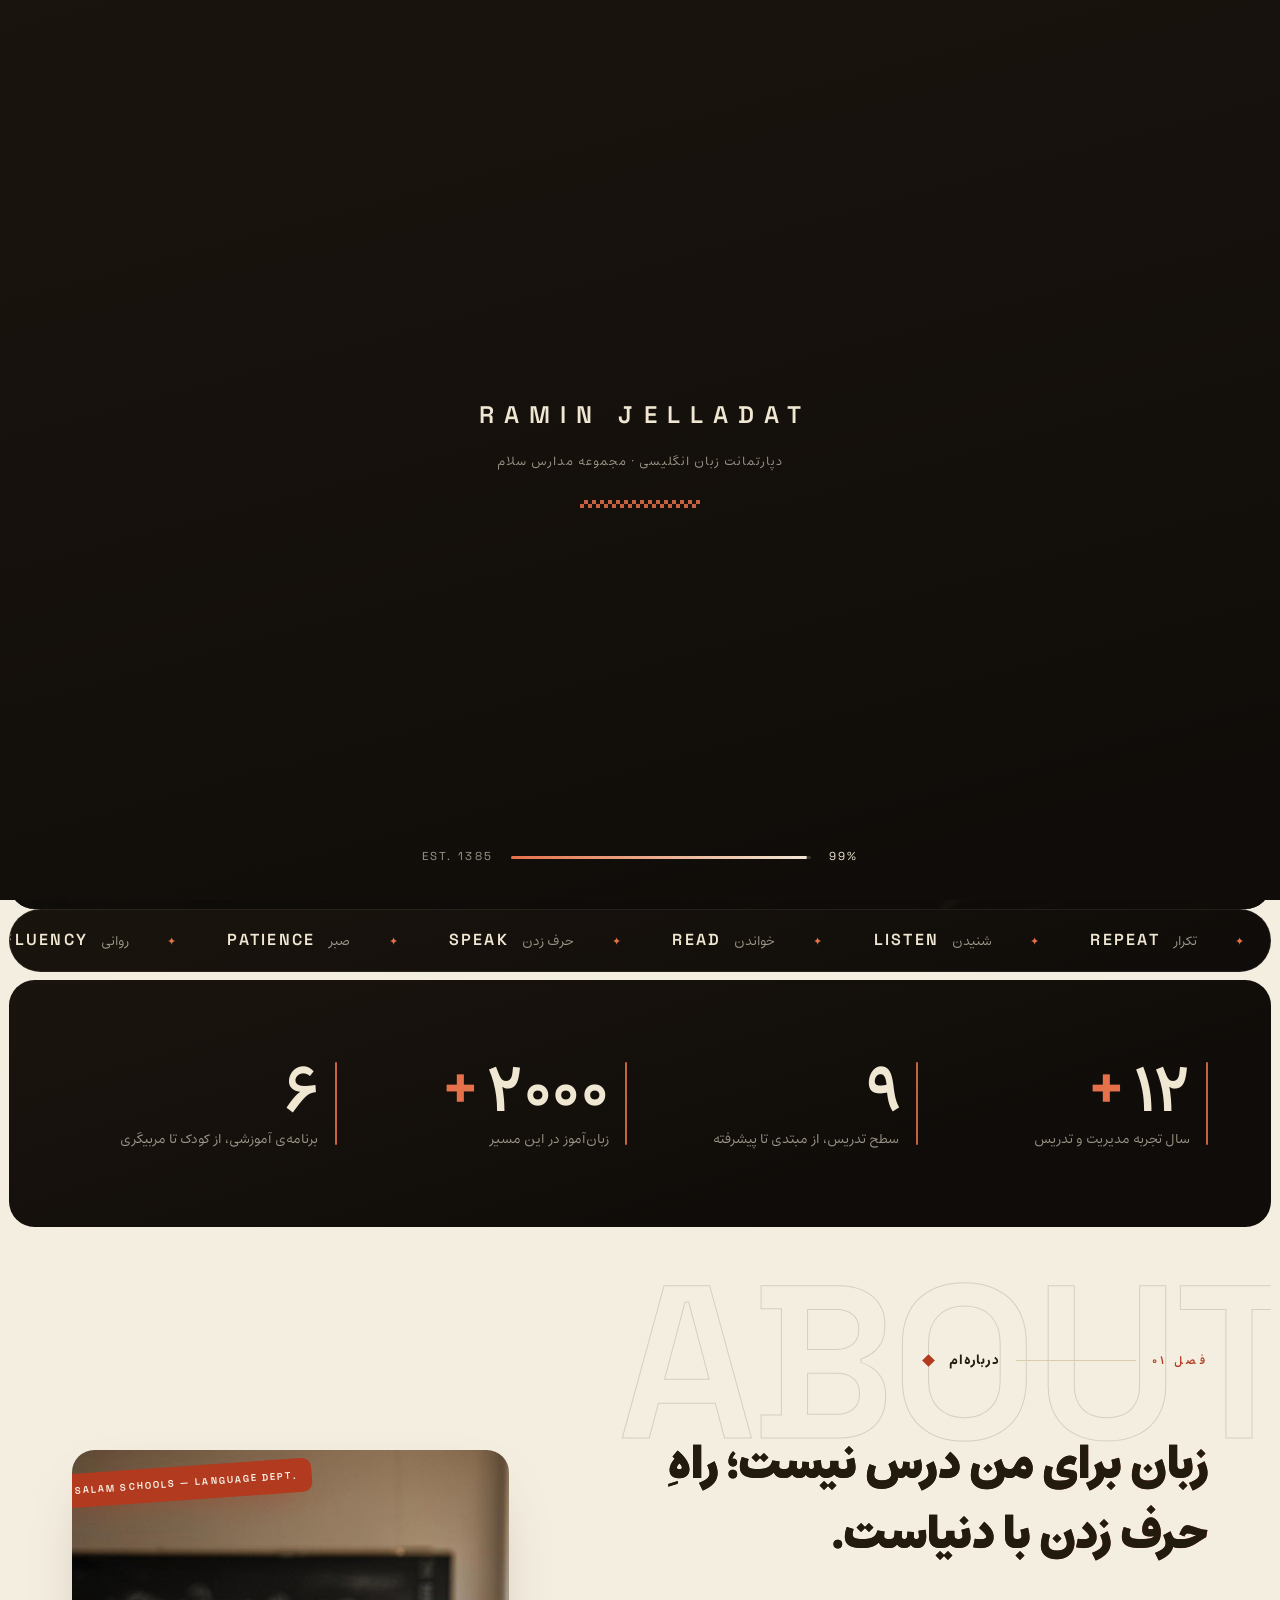
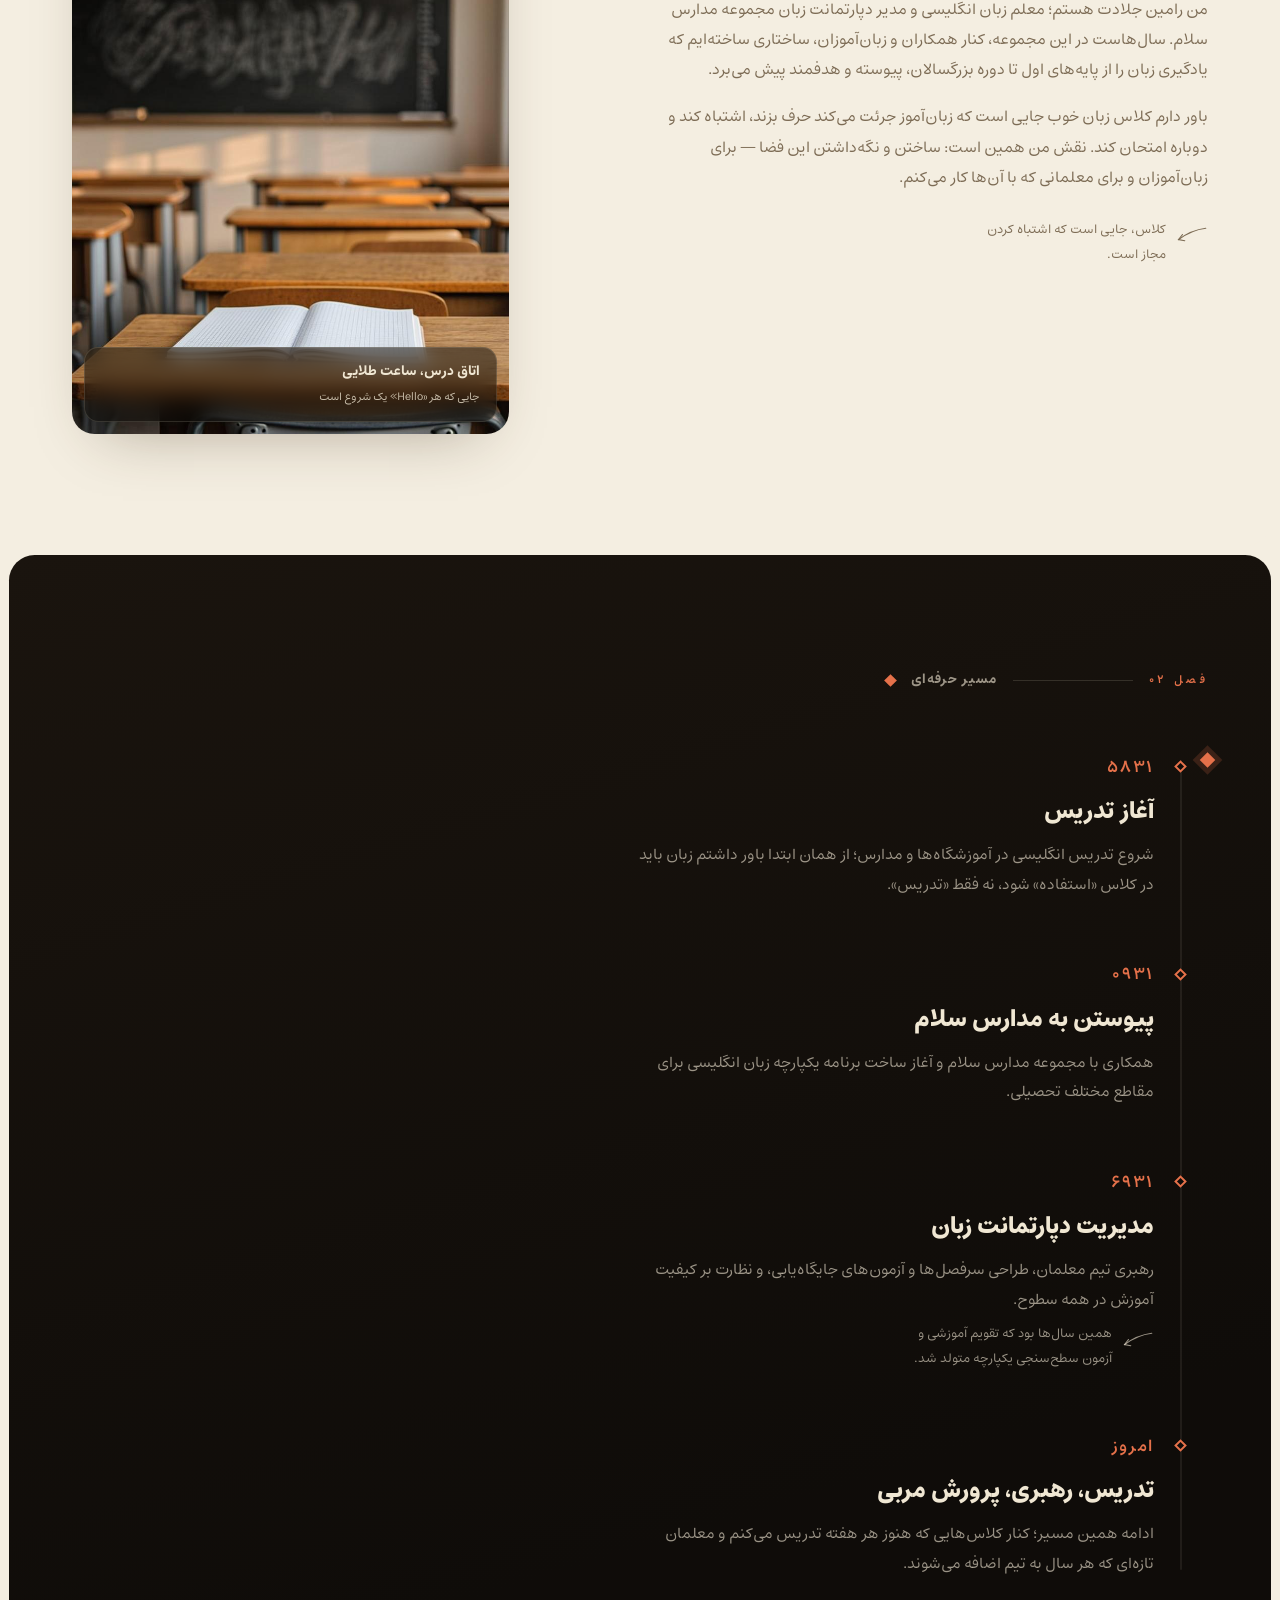
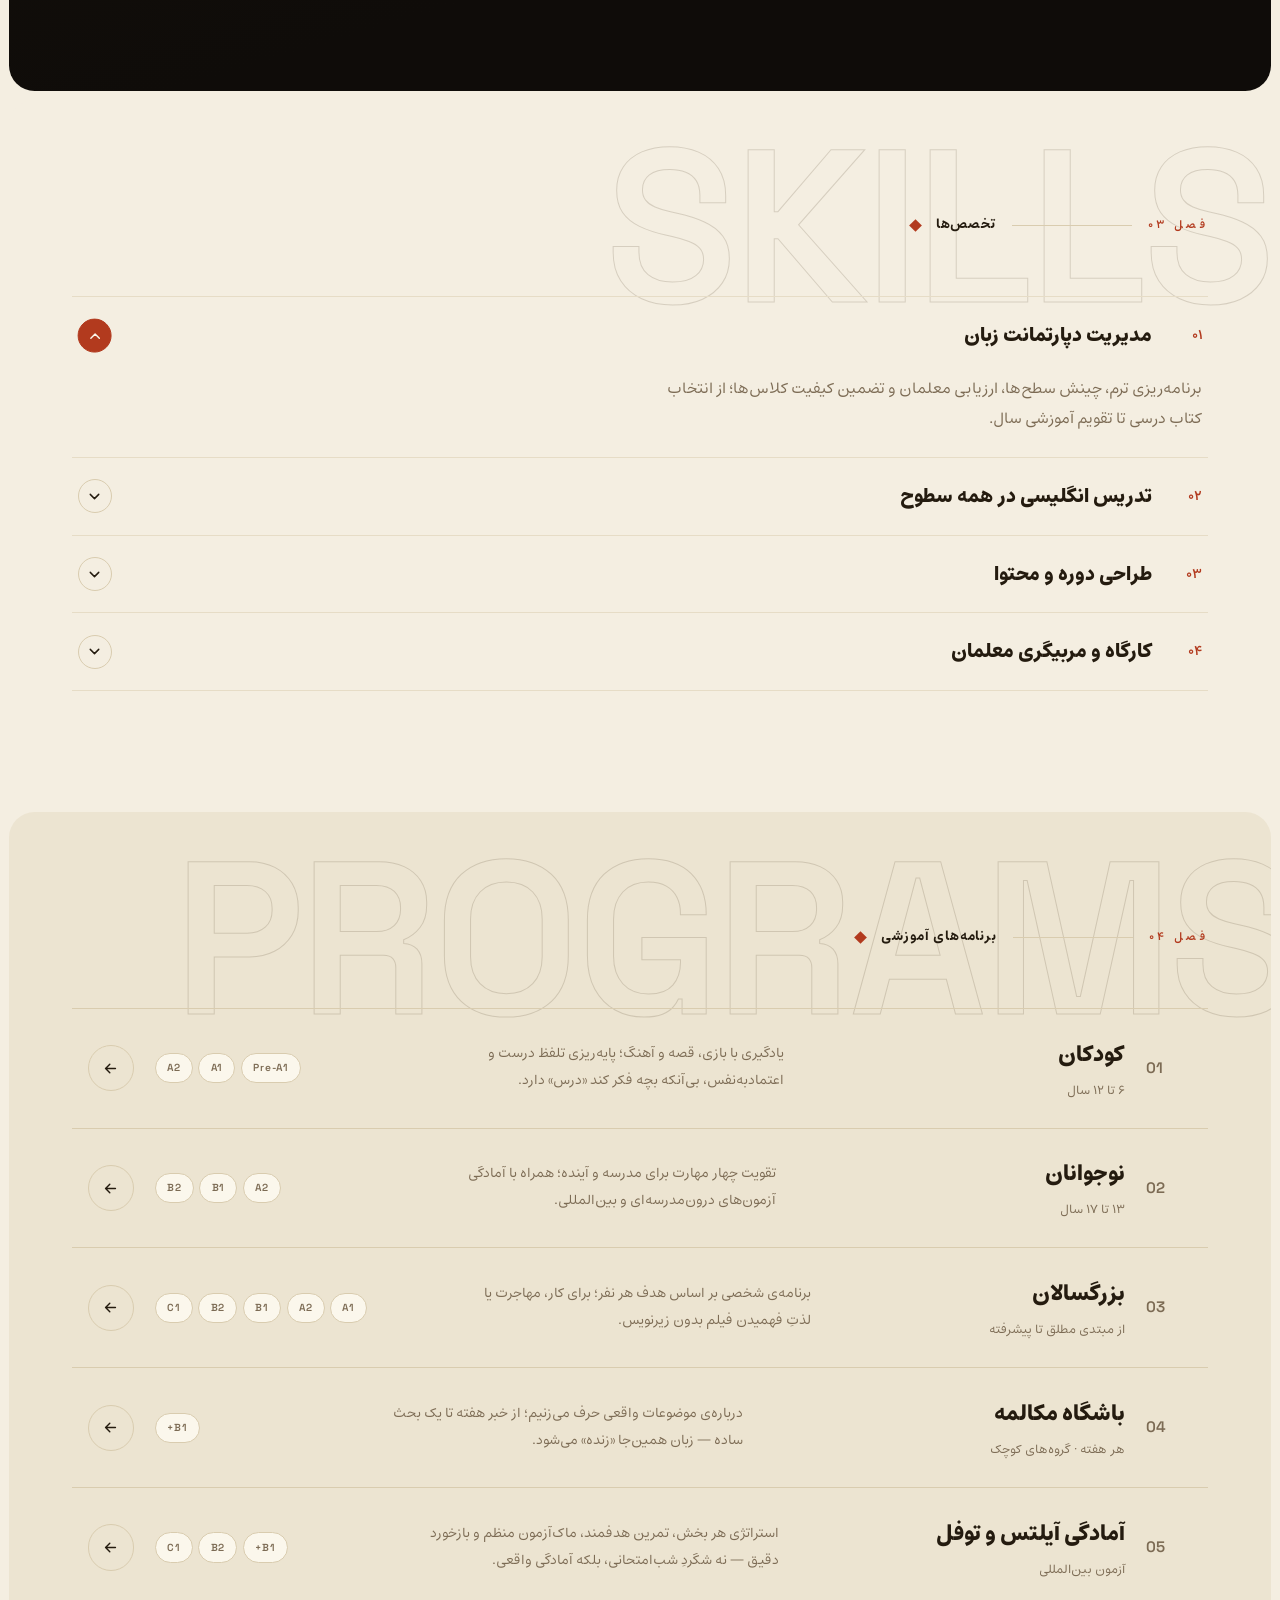
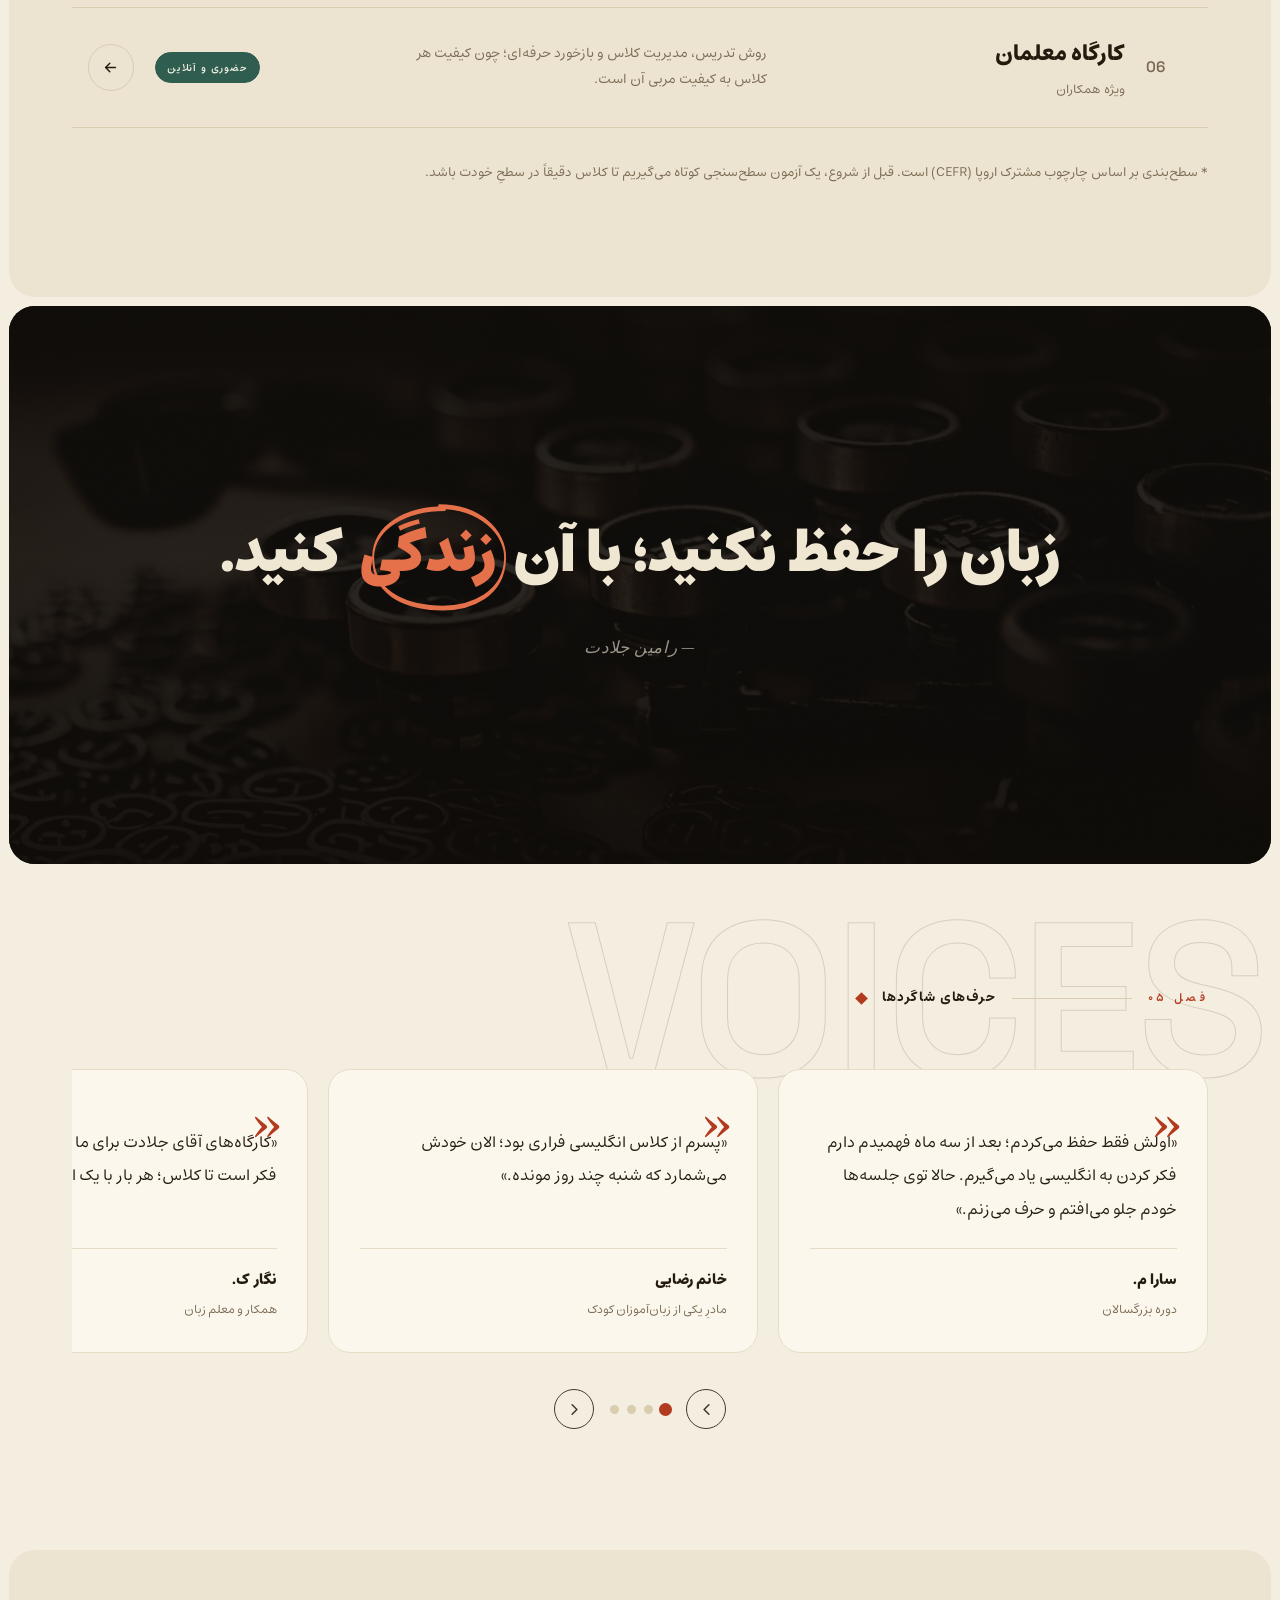
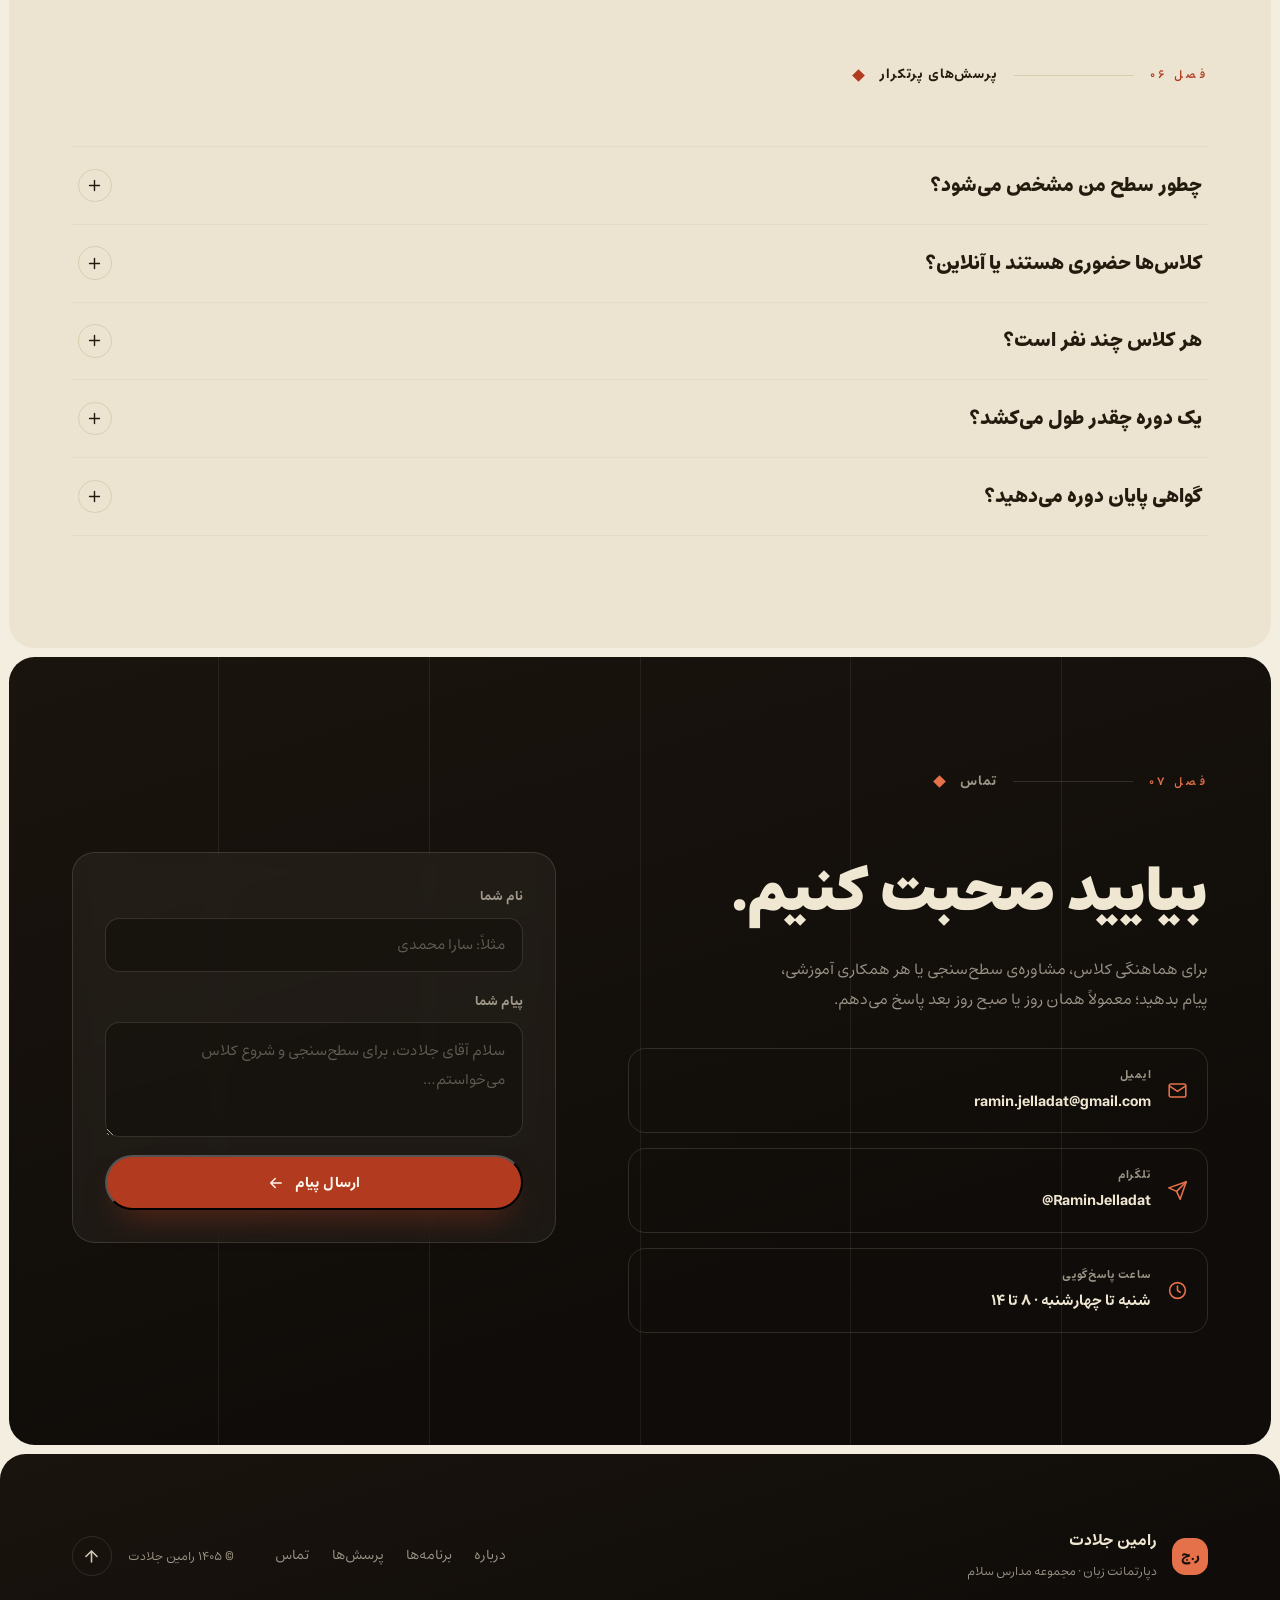
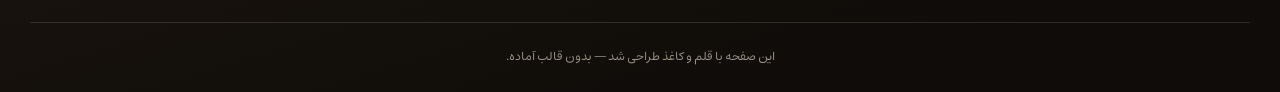
==== commit 4e9423f3: "Cinematic redesign: photos, loader, cover-stack, ghost words, float-photo, dual-ring cursor" ====
--- a/public/index.html
+++ b/public/index.html
@@ -6,8 +6,8 @@
 <title>رامین جلادت | دپارتمانت زبان مجموعه مدارس سلام</title>
 <meta name="description" content="وب‌سایت شخصی رامین جلادت — معلم زبان انگلیسی و مدیر دپارتمانت زبان مجموعه مدارس سلام؛ تدریس در همه سطوح، طراحی دوره و مربیگری معلمان.">
 <meta name="author" content="Ramin Jelladat">
+<meta name="theme-color" content="#141110" media="(prefers-color-scheme: dark)">
 <meta name="theme-color" content="#F4EEE1" media="(prefers-color-scheme: light)">
-<meta name="theme-color" content="#161210" media="(prefers-color-scheme: dark)">
 <link rel="canonical" href="https://ramin-djaladat.kdns.fr/">
 
 <meta property="og:type" content="website">
@@ -15,7 +15,7 @@
 <meta property="og:url" content="https://ramin-djaladat.kdns.fr/">
 <meta property="og:title" content="رامین جلادت | دپارتمانت زبان مجموعه مدارس سلام">
 <meta property="og:description" content="معلم زبان انگلیسی و مدیر دپارتمانت زبان مجموعه مدارس سلام — از کلاس درس تا طراحی برنامه درسی و مربیگری معلمان.">
-<meta property="og:image" content="https://ramin-djaladat.kdns.fr/assets/img/og.jpg">
+<meta property="og:image" content="https://ramin-djaladat.kdns.fr/assets/img/photos/hero.jpg">
 <meta property="og:locale" content="fa_IR">
 <meta property="og:locale:alternate" content="en_US">
 <meta name="twitter:card" content="summary_large_image">
@@ -24,8 +24,13 @@
 <link rel="manifest" href="site.webmanifest">
 <link rel="apple-touch-icon" href="assets/img/apple-touch-icon.png">
 
+<link rel="preconnect" href="https://fonts.googleapis.com">
+<link rel="preconnect" href="https://fonts.gstatic.com" crossorigin>
+<link rel="stylesheet" href="https://fonts.googleapis.com/css2?family=Space+Grotesk:wght@400;500;600&display=swap">
+
 <link rel="preload" href="assets/fonts/Estedad-VF.woff2" as="font" type="font/woff2" crossorigin>
 <link rel="preload" href="assets/fonts/Fraunces-Italic-VF.woff2" as="font" type="font/woff2" crossorigin>
+<link rel="preload" href="assets/img/photos/hero.jpg" as="image">
 <link rel="stylesheet" href="assets/css/main.css">
 
 <script type="application/ld+json">
@@ -49,9 +54,25 @@
 </head>
 <body>
 
+<!-- ═══ پرده‌ی ورود ═══ -->
+<div class="loader" id="loader">
+  <div class="loader-mark-group">
+    <span class="loader-mark" dir="ltr">RAMIN&nbsp;JELLADAT</span>
+    <span class="loader-sub" data-i18n="loader.sub">دپارتمانت زبان انگلیسی · مدارس سلام</span>
+  </div>
+  <span class="loader-checker" aria-hidden="true"></span>
+  <div class="loader-foot">
+    <span class="loader-pct" id="loaderPct" dir="ltr">0%</span>
+    <span class="loader-meter" aria-hidden="true"><span class="loader-bar" id="loaderBar"></span></span>
+    <span class="loader-est" dir="ltr">EST.&nbsp;1385</span>
+  </div>
+</div>
+
 <a class="skip-link" href="#main" data-i18n="skip">پرش به محتوای اصلی</a>
 <div class="progress" id="progress" aria-hidden="true"></div>
 <div class="grain" aria-hidden="true"></div>
+<div class="cursor-dot" id="cursorDot" aria-hidden="true"></div>
+<div class="cursor-ring" id="cursorRing" aria-hidden="true"></div>
 
 <header class="site-header" id="siteHeader">
   <div class="header-inner">
@@ -95,74 +116,114 @@
 
 <main id="main">
 
-  <!-- ═══════════ هیرو ═══════════ -->
-  <section id="top" class="hero">
-    <div class="container hero-grid">
-      <div class="hero-text">
-        <p class="kicker reveal" data-i18n="hero.kicker">دپارتمانت زبان انگلیسی · مجموعه مدارس سلام</p>
-        <h1 class="hero-name reveal">
-          <span data-i18n="hero.name1">رامین</span>
-          <span class="accent-wrap"><span class="accent" data-i18n="hero.name2">جلادت</span>
-            <svg class="ink-line" viewBox="0 0 220 14" aria-hidden="true" preserveAspectRatio="none"><path d="M4 9 C 40 4, 70 12, 108 8 S 180 5, 216 9" fill="none" stroke="currentColor" stroke-width="3.4" stroke-linecap="round"/></svg>
-          </span>
-        </h1>
-        <p class="hero-role reveal"><span id="typed">مدیر دپارتمانت زبان</span><span class="caret" aria-hidden="true"></span></p>
-        <p class="hero-desc reveal" data-i18n="hero.desc">از سال ۱۳۸۵، هم در کلاس و هم در اتاق معلمان؛ یادگیری انگلیسی را از یک درس خشک به تجربه‌ای زنده تبدیل می‌کنم — از نخستین «Hello» تا لحظه‌ای که زبان‌آموز بی‌آنکه به قاعده فکر کند، حرف می‌زند.</p>
-        <div class="hero-ctas reveal">
-          <a class="btn btn-solid" href="#contact">
-            <span data-i18n="hero.cta1">هماهنگی کلاس</span>
-            <svg viewBox="0 0 24 24" fill="none" stroke="currentColor" stroke-width="2" stroke-linecap="round" stroke-linejoin="round" aria-hidden="true"><path d="M5 12h14M13 6l6 6-6 6"/></svg>
-          </a>
-          <a class="btn btn-ghost" href="#about"><span data-i18n="hero.cta2">بیشتر بدانید</span></a>
-        </div>
-      </div>
-
-      <div class="hero-side reveal">
-        <div class="deck-zone">
-          <svg class="seal" viewBox="0 0 240 240" aria-hidden="true">
-            <defs>
-              <path id="sealPath" d="M120,120 m -88,0 a 88,88 0 1,1 176,0 a 88,88 0 1,1 -176,0"/>
-            </defs>
-            <circle class="ring-outer" cx="120" cy="120" r="114" fill="none" stroke="currentColor" stroke-width="1.4"/>
-            <circle class="ring-inner" cx="120" cy="120" r="62" fill="none" stroke="currentColor" stroke-width="1"/>
-            <g class="seal-rotor">
-              <text class="seal-text"><textPath href="#sealPath">ENGLISH LANGUAGE DEPT. • SALAM SCHOOLS • EST. 1385 •&#160;</textPath></text>
-            </g>
-            <text class="seal-mono" x="120" y="137" text-anchor="middle">RJ</text>
-          </svg>
-          <button type="button" class="deck" id="deck" aria-label="کارت واژه — برای واژه بعدی کلیک کنید">
-            <span class="deck-card is-b2" aria-hidden="true"></span>
-            <span class="deck-card is-b1" aria-hidden="true"></span>
-            <span class="deck-card is-top" id="deckTop">
-              <span class="deck-face deck-front">
-                <span class="deck-pos" id="deckPos">اسم</span>
-                <span class="deck-word" id="deckWord">Serendipity</span>
-                <span class="deck-ipa" id="deckIpa" dir="ltr">/ˌserənˈdipəti/</span>
+  <!-- ═══════════ هیرو · صحنه‌ی تاریک ═══════════ -->
+  <div class="hero-slot" id="top">
+    <section class="hero" id="hero">
+      <div class="hero-bg" aria-hidden="true">
+        <img src="assets/img/photos/hero.jpg" alt="" id="heroPhoto" fetchpriority="high">
+        <span class="hero-veil"></span>
+        <span class="hero-halftone"></span>
+      </div>
+      <div class="hero-lines" aria-hidden="true">
+        <span></span><span></span><span></span><span></span><span></span>
+      </div>
+
+      <div class="container hero-grid">
+        <div class="hero-text">
+          <p class="hero-kicker-en" id="kickerEn" dir="ltr">ENGLISH LANGUAGE DEPARTMENT — SALAM SCHOOLS</p>
+          <p class="kicker rise" style="--d:.15s"><span data-i18n="hero.kicker">دپارتمانت زبان انگلیسی · مجموعه مدارس سلام</span></p>
+          <h1 class="hero-name" id="heroName" aria-label="رامین جلادت">
+            <span class="w"><span class="wi" data-i18n="hero.name1">رامین</span></span>
+            <span class="w accent-wrap"><span class="wi accent" data-i18n="hero.name2">جلادت</span>
+              <svg class="ink-line" viewBox="0 0 220 14" aria-hidden="true" preserveAspectRatio="none"><path d="M4 9 C 40 4, 70 12, 108 8 S 180 5, 216 9" fill="none" stroke="currentColor" stroke-width="3.4" stroke-linecap="round"/></svg>
+            </span>
+          </h1>
+          <p class="hero-role rise" style="--d:.55s"><span id="typed">مدیر دپارتمانت زبان</span><span class="caret" aria-hidden="true"></span></p>
+          <p class="hero-desc rise" style="--d:.68s" data-i18n="hero.desc">از سال ۱۳۸۵، هم در کلاس و هم در اتاق معلمان؛ یادگیری انگلیسی را از یک درس خشک به تجربه‌ای زنده تبدیل می‌کنم — از نخستین «Hello» تا لحظه‌ای که زبان‌آموز بی‌آنکه به قاعده فکر کند، حرف می‌زند.</p>
+          <div class="hero-ctas rise" style="--d:.8s">
+            <a class="btn btn-solid" href="#contact">
+              <span data-i18n="hero.cta1">هماهنگی کلاس</span>
+              <svg viewBox="0 0 24 24" fill="none" stroke="currentColor" stroke-width="2" stroke-linecap="round" stroke-linejoin="round" aria-hidden="true"><path d="M5 12h14M13 6l6 6-6 6"/></svg>
+            </a>
+            <a class="btn btn-ghost" href="#about"><span data-i18n="hero.cta2">بیشتر بدانید</span></a>
+          </div>
+          <p class="hero-meta rise" style="--d:.95s" dir="ltr" aria-hidden="true">
+            <span class="hm-checker"></span> EST. 1385 · TEHRAN · 2000+ LEARNERS · LEVELS A1→C1
+          </p>
+        </div>
+
+        <div class="hero-side">
+          <div class="deck-zone rise" style="--d:.7s">
+            <svg class="seal" viewBox="0 0 240 240" aria-hidden="true">
+              <defs>
+                <path id="sealPath" d="M120,120 m -88,0 a 88,88 0 1,1 176,0 a 88,88 0 1,1 -176,0"/>
+              </defs>
+              <circle class="ring-outer" cx="120" cy="120" r="114" fill="none" stroke="currentColor" stroke-width="1.4"/>
+              <circle class="ring-inner" cx="120" cy="120" r="62" fill="none" stroke="currentColor" stroke-width="1"/>
+              <g class="seal-rotor">
+                <text class="seal-text"><textPath href="#sealPath">ENGLISH LANGUAGE DEPT. • SALAM SCHOOLS • EST. 1385 •&#160;</textPath></text>
+              </g>
+              <text class="seal-mono" x="120" y="137" text-anchor="middle">RJ</text>
+            </svg>
+            <button type="button" class="deck" id="deck" aria-label="کارت واژه — برای واژه بعدی کلیک کنید">
+              <span class="deck-card is-b2" aria-hidden="true"></span>
+              <span class="deck-card is-b1" aria-hidden="true"></span>
+              <span class="deck-card is-top" id="deckTop">
+                <span class="deck-face deck-front">
+                  <span class="deck-pos" id="deckPos">اسم</span>
+                  <span class="deck-word" id="deckWord">Serendipity</span>
+                  <span class="deck-ipa" id="deckIpa" dir="ltr">/ˌserənˈdipəti/</span>
+                </span>
+                <span class="deck-face deck-back">
+                  <span class="deck-fa" id="deckFa">اتفاق خوشایندی که بی‌خبر سراغت می‌آید</span>
+                  <span class="deck-ex" id="deckEx">مثل پیدا کردن کتابی که دنبالش نبودی.</span>
+                </span>
               </span>
-              <span class="deck-face deck-back">
-                <span class="deck-fa" id="deckFa">اتفاق خوشایندی که بی‌خبر سراغت می‌آید</span>
-                <span class="deck-ex" id="deckEx">مثل پیدا کردن کتابی که دنبالش نبودی.</span>
-              </span>
-            </span>
-          </button>
-          <p class="deck-hint"><span class="deck-hint-dot" aria-hidden="true"></span><span data-i18n="hero.deckHint">هر کلیک، یک واژه‌ی تازه</span></p>
-        </div>
-        <p class="margin-note reveal"><svg viewBox="0 0 60 30" class="mn-arrow" aria-hidden="true" fill="none" stroke="currentColor" stroke-width="2" stroke-linecap="round"><path d="M56 4 C 40 6, 24 12, 8 24"/><path d="M15 15 L 8 24 L 19 26"/></svg><span data-i18n="hero.note">هر روز، فقط یک واژه — قولِ معلم.</span></p>
-      </div>
-    </div>
-    <div class="container scroll-hint reveal" aria-hidden="true">
-      <span class="vline"></span>
-      <span data-i18n="hero.scroll">پایین‌تر، ادامه‌ی دفتر</span>
-    </div>
-  </section>
+            </button>
+            <p class="deck-hint"><span class="deck-hint-dot" aria-hidden="true"></span><span data-i18n="hero.deckHint">هر کلیک، یک واژه‌ی تازه</span></p>
+          </div>
+          <p class="margin-note rise" style="--d:.9s"><svg viewBox="0 0 60 30" class="mn-arrow" aria-hidden="true" fill="none" stroke="currentColor" stroke-width="2" stroke-linecap="round"><path d="M56 4 C 40 6, 24 12, 8 24"/><path d="M15 15 L 8 24 L 19 26"/></svg><span data-i18n="hero.note">هر روز، فقط یک واژه — قولِ معلم.</span></p>
+        </div>
+      </div>
+      <div class="container scroll-hint" aria-hidden="true">
+        <span class="vline"></span>
+        <span data-i18n="hero.scroll">پایین‌تر، ادامه‌ی دفتر</span>
+      </div>
+    </section>
+  </div>
 
   <!-- ═══════════ نوار واژه‌ها ═══════════ -->
   <div class="marquee" aria-hidden="true">
     <div class="marquee-track" id="marqueeTrack"></div>
   </div>
 
+  <!-- ═══════════ باند آمار ═══════════ -->
+  <section class="night stats-band" id="statsBand" aria-label="آمار">
+    <div class="container">
+      <div class="stats reveal" id="stats">
+        <div class="stat">
+          <span class="stat-num" data-count="12" data-plus="+">۰</span>
+          <span class="stat-label" data-i18n="stats.s1">سال تجربه مدیریت و تدریس</span>
+        </div>
+        <div class="stat">
+          <span class="stat-num" data-count="9">۰</span>
+          <span class="stat-label" data-i18n="stats.s2">سطح تدریس، از مبتدی تا پیشرفته</span>
+        </div>
+        <div class="stat">
+          <span class="stat-num" data-count="2000" data-plus="+">۰</span>
+          <span class="stat-label" data-i18n="stats.s3">زبان‌آموز در این مسیر</span>
+        </div>
+        <div class="stat">
+          <span class="stat-num" data-count="6">۰</span>
+          <span class="stat-label" data-i18n="stats.s4">برنامه‌ی آموزشی، از کودک تا مربیگری</span>
+        </div>
+      </div>
+    </div>
+  </section>
+
   <!-- ═══════════ فصل ۰۱ · درباره ═══════════ -->
-  <section id="about">
+  <section id="about" class="paper">
+    <span class="ghost-word" data-gx="-4" aria-hidden="true" dir="ltr">ABOUT</span>
     <div class="container">
       <header class="chapter reveal">
         <span class="chapter-no" data-i18n="about.num">فصل ۰۱</span>
@@ -171,33 +232,29 @@
         <span class="chapter-diamond" aria-hidden="true"></span>
       </header>
 
-      <div class="stats reveal" id="stats">
-        <div class="stat">
-          <span class="stat-num" data-count="12" data-plus="+">۰</span>
-          <span class="stat-label" data-i18n="stats.s1">سال تجربه مدیریت و تدریس</span>
-        </div>
-        <div class="stat">
-          <span class="stat-num" data-count="9">۰</span>
-          <span class="stat-label" data-i18n="stats.s2">سطح تدریس، از مبتدی تا پیشرفته</span>
-        </div>
-        <div class="stat">
-          <span class="stat-num" data-count="2000" data-plus="+">۰</span>
-          <span class="stat-label" data-i18n="stats.s3">زبان‌آموز در این مسیر</span>
-        </div>
-      </div>
-
       <div class="about-grid">
-        <h2 class="about-heading reveal" data-i18n="about.heading">زبان برای من درس نیست؛ راهِ حرف زدن با دنیاست.</h2>
-        <div class="about-texts reveal">
-          <p data-i18n="about.p1">من رامین جلادت هستم؛ معلم زبان انگلیسی و مدیر دپارتمانت زبان مجموعه مدارس سلام. سال‌هاست در این مجموعه، کنار همکاران و زبان‌آموزان، ساختاری ساخته‌ایم که یادگیری زبان را از پایه‌های اول تا دوره بزرگسالان، پیوسته و هدفمند پیش می‌برد.</p>
-          <p data-i18n="about.p2">باور دارم کلاس زبان خوب جایی است که زبان‌آموز جرئت می‌کند حرف بزند، اشتباه کند و دوباره امتحان کند. نقش من همین است: ساختن و نگه‌داشتن این فضا — برای زبان‌آموزان و برای معلمانی که با آن‌ها کار می‌کنم.</p>
-        </div>
+        <div class="about-main">
+          <h2 class="about-heading reveal" data-i18n="about.heading">زبان برای من درس نیست؛ راهِ حرف زدن با دنیاست.</h2>
+          <div class="about-texts reveal">
+            <p data-i18n="about.p1">من رامین جلادت هستم؛ معلم زبان انگلیسی و مدیر دپارتمانت زبان مجموعه مدارس سلام. سال‌هاست در این مجموعه، کنار همکاران و زبان‌آموزان، ساختاری ساخته‌ایم که یادگیری زبان را از پایه‌های اول تا دوره بزرگسالان، پیوسته و هدفمند پیش می‌برد.</p>
+            <p data-i18n="about.p2">باور دارم کلاس زبان خوب جایی است که زبان‌آموز جرئت می‌کند حرف بزند، اشتباه کند و دوباره امتحان کند. نقش من همین است: ساختن و نگه‌داشتن این فضا — برای زبان‌آموزان و برای معلمانی که با آن‌ها کار می‌کنم.</p>
+          </div>
+          <p class="margin-note reveal"><svg viewBox="0 0 60 30" class="mn-arrow" aria-hidden="true" fill="none" stroke="currentColor" stroke-width="2" stroke-linecap="round"><path d="M56 4 C 40 6, 24 12, 8 24"/><path d="M15 15 L 8 24 L 19 26"/></svg><span data-i18n="about.note">کلاس، جایی است که اشتباه کردن مجاز است.</span></p>
+        </div>
+        <figure class="photo-tilt reveal">
+          <img src="assets/img/photos/about.jpg" alt="کلاس زبان در نور غروب" loading="lazy">
+          <figcaption class="glass-cap">
+            <strong data-i18n="about.capT">اتاق درس، ساعت طلایی</strong>
+            <span data-i18n="about.capD">جایی که هر «Hello» یک شروع است</span>
+          </figcaption>
+          <span class="photo-chip" dir="ltr" aria-hidden="true">SALAM SCHOOLS — LANGUAGE DEPT.</span>
+        </figure>
       </div>
     </div>
   </section>
 
   <!-- ═══════════ فصل ۰۲ · مسیر حرفه‌ای ═══════════ -->
-  <section id="path">
+  <section id="path" class="night">
     <div class="container">
       <header class="chapter reveal">
         <span class="chapter-no" data-i18n="path.num">فصل ۰۲</span>
@@ -206,34 +263,38 @@
         <span class="chapter-diamond" aria-hidden="true"></span>
       </header>
 
-      <ol class="timeline">
-        <li class="t-item reveal">
-          <span class="t-year" data-i18n="path.t1.year">۱۳۸۵</span>
-          <h3 class="t-title" data-i18n="path.t1.title">آغاز تدریس</h3>
-          <p class="t-text" data-i18n="path.t1.text">شروع تدریس انگلیسی در آموزشگاه‌ها و مدارس؛ از همان ابتدا باور داشتم زبان باید در کلاس «استفاده» شود، نه فقط «تدریس».</p>
-        </li>
-        <li class="t-item reveal">
-          <span class="t-year" data-i18n="path.t2.year">۱۳۹۰</span>
-          <h3 class="t-title" data-i18n="path.t2.title">پیوستن به مدارس سلام</h3>
-          <p class="t-text" data-i18n="path.t2.text">همکاری با مجموعه مدارس سلام و آغاز ساخت برنامه یکپارچه زبان انگلیسی برای مقاطع مختلف تحصیلی.</p>
-        </li>
-        <li class="t-item reveal">
-          <span class="t-year" data-i18n="path.t3.year">۱۳۹۶</span>
-          <h3 class="t-title" data-i18n="path.t3.title">مدیریت دپارتمانت زبان</h3>
-          <p class="t-text" data-i18n="path.t3.text">رهبری تیم معلمان، طراحی سرفصل‌ها و آزمون‌های جایگاه‌یابی، و نظارت بر کیفیت آموزش در همه سطوح.</p>
-          <p class="margin-note t-note reveal"><svg viewBox="0 0 60 30" class="mn-arrow" aria-hidden="true" fill="none" stroke="currentColor" stroke-width="2" stroke-linecap="round"><path d="M56 4 C 40 6, 24 12, 8 24"/><path d="M15 15 L 8 24 L 19 26"/></svg><span data-i18n="path.note">همین سال‌ها بود که تقویم آموزشی و آزمون سطح‌سنجی یکپارچه متولد شد.</span></p>
-        </li>
-        <li class="t-item reveal">
-          <span class="t-year" data-i18n="path.t4.year">امروز</span>
-          <h3 class="t-title" data-i18n="path.t4.title">تدریس، رهبری، پرورش مربی</h3>
-          <p class="t-text" data-i18n="path.t4.text">ادامه همین مسیر؛ کنار کلاس‌هایی که هنوز هر هفته تدریس می‌کنم و معلمان تازه‌ای که هر سال به تیم اضافه می‌شوند.</p>
-        </li>
-      </ol>
+      <div class="timeline" id="timeline">
+        <span class="t-rail" aria-hidden="true"><span class="t-thread" id="tThread"></span><span class="t-marker" id="tMarker"></span></span>
+        <ol>
+          <li class="t-item reveal">
+            <span class="t-year split-chars" data-i18n="path.t1.year">۱۳۸۵</span>
+            <h3 class="t-title" data-i18n="path.t1.title">آغاز تدریس</h3>
+            <p class="t-text" data-i18n="path.t1.text">شروع تدریس انگلیسی در آموزشگاه‌ها و مدارس؛ از همان ابتدا باور داشتم زبان باید در کلاس «استفاده» شود، نه فقط «تدریس».</p>
+          </li>
+          <li class="t-item reveal">
+            <span class="t-year split-chars" data-i18n="path.t2.year">۱۳۹۰</span>
+            <h3 class="t-title" data-i18n="path.t2.title">پیوستن به مدارس سلام</h3>
+            <p class="t-text" data-i18n="path.t2.text">همکاری با مجموعه مدارس سلام و آغاز ساخت برنامه یکپارچه زبان انگلیسی برای مقاطع مختلف تحصیلی.</p>
+          </li>
+          <li class="t-item reveal">
+            <span class="t-year split-chars" data-i18n="path.t3.year">۱۳۹۶</span>
+            <h3 class="t-title" data-i18n="path.t3.title">مدیریت دپارتمانت زبان</h3>
+            <p class="t-text" data-i18n="path.t3.text">رهبری تیم معلمان، طراحی سرفصل‌ها و آزمون‌های جایگاه‌یابی، و نظارت بر کیفیت آموزش در همه سطوح.</p>
+            <p class="margin-note t-note reveal"><svg viewBox="0 0 60 30" class="mn-arrow" aria-hidden="true" fill="none" stroke="currentColor" stroke-width="2" stroke-linecap="round"><path d="M56 4 C 40 6, 24 12, 8 24"/><path d="M15 15 L 8 24 L 19 26"/></svg><span data-i18n="path.note">همین سال‌ها بود که تقویم آموزشی و آزمون سطح‌سنجی یکپارچه متولد شد.</span></p>
+          </li>
+          <li class="t-item reveal">
+            <span class="t-year split-chars" data-i18n="path.t4.year">امروز</span>
+            <h3 class="t-title" data-i18n="path.t4.title">تدریس، رهبری، پرورش مربی</h3>
+            <p class="t-text" data-i18n="path.t4.text">ادامه همین مسیر؛ کنار کلاس‌هایی که هنوز هر هفته تدریس می‌کنم و معلمان تازه‌ای که هر سال به تیم اضافه می‌شوند.</p>
+          </li>
+        </ol>
+      </div>
     </div>
   </section>
 
   <!-- ═══════════ فصل ۰۳ · تخصص‌ها ═══════════ -->
-  <section id="skills">
+  <section id="skills" class="paper">
+    <span class="ghost-word" data-gx="4" aria-hidden="true" dir="ltr">SKILLS</span>
     <div class="container">
       <header class="chapter reveal">
         <span class="chapter-no" data-i18n="skills.num">فصل ۰۳</span>
@@ -288,7 +349,8 @@
   </section>
 
   <!-- ═══════════ فصل ۰۴ · برنامه‌ها ═══════════ -->
-  <section id="programs">
+  <section id="programs" class="paper soft">
+    <span class="ghost-word" data-gx="-3" aria-hidden="true" dir="ltr">PROGRAMS</span>
     <div class="container">
       <header class="chapter reveal">
         <span class="chapter-no" data-i18n="programs.num">فصل ۰۴</span>
@@ -297,90 +359,95 @@
         <span class="chapter-diamond" aria-hidden="true"></span>
       </header>
 
-      <div class="programs-grid">
-        <article class="program reveal">
-          <span class="program-idx" aria-hidden="true">۰۱</span>
-          <div class="program-head">
-            <svg viewBox="0 0 24 24" fill="none" stroke="currentColor" stroke-width="1.8" stroke-linecap="round" stroke-linejoin="round" aria-hidden="true"><circle cx="12" cy="8" r="3.2"/><path d="M6.5 19c.8-3 2.9-4.5 5.5-4.5s4.7 1.5 5.5 4.5"/></svg>
-            <h3 data-i18n="programs.p1.title">کودکان <i>Kids</i></h3>
-          </div>
-          <p class="program-meta" data-i18n="programs.p1.meta">۶ تا ۱۲ سال</p>
-          <p class="program-desc" data-i18n="programs.p1.desc">یادگیری با بازی، قصه و آهنگ؛ پایه‌ریزی تلفظ درست و اعتمادبه‌نفس، بی‌آنکه بچه فکر کند «درس» دارد.</p>
-          <div class="chips"><span class="chip">Pre-A1</span><span class="chip">A1</span><span class="chip">A2</span></div>
-        </article>
-
-        <article class="program reveal">
-          <span class="program-idx" aria-hidden="true">۰۲</span>
-          <div class="program-head">
-            <svg viewBox="0 0 24 24" fill="none" stroke="currentColor" stroke-width="1.8" stroke-linecap="round" stroke-linejoin="round" aria-hidden="true"><path d="M4 19.5V6a2 2 0 0 1 2-2h14v14H6.5a2.5 2.5 0 0 0 0 5H20"/><path d="M9 8h7M9 12h5"/></svg>
-            <h3 data-i18n="programs.p2.title">نوجوانان <i>Teens</i></h3>
-          </div>
-          <p class="program-meta" data-i18n="programs.p2.meta">۱۳ تا ۱۷ سال</p>
-          <p class="program-desc" data-i18n="programs.p2.desc">تقویت چهار مهارت برای مدرسه و آینده؛ همراه با آمادگی آزمون‌های درون‌مدرسه‌ای و بین‌المللی.</p>
-          <div class="chips"><span class="chip">A2</span><span class="chip">B1</span><span class="chip">B2</span></div>
-        </article>
-
-        <article class="program reveal">
-          <span class="program-idx" aria-hidden="true">۰۳</span>
-          <div class="program-head">
-            <svg viewBox="0 0 24 24" fill="none" stroke="currentColor" stroke-width="1.8" stroke-linecap="round" stroke-linejoin="round" aria-hidden="true"><path d="M3 11 12 5l9 6"/><path d="M5 10v9a1 1 0 0 0 1 1h12a1 1 0 0 0 1-1v-9"/><path d="M9.5 20v-5h5v5"/></svg>
-            <h3 data-i18n="programs.p3.title">بزرگسالان <i>Adults</i></h3>
-          </div>
-          <p class="program-meta" data-i18n="programs.p3.meta">از مبتدی مطلق تا پیشرفته</p>
-          <p class="program-desc" data-i18n="programs.p3.desc">برنامه‌ی شخصی بر اساس هدف هر نفر؛ برای کار، مهاجرت یا لذتِ فهمیدن فیلم بدون زیرنویس.</p>
-          <div class="chips"><span class="chip">A1</span><span class="chip">A2</span><span class="chip">B1</span><span class="chip">B2</span><span class="chip">C1</span></div>
-        </article>
-
-        <article class="program reveal">
-          <span class="program-idx" aria-hidden="true">۰۴</span>
-          <div class="program-head">
-            <svg viewBox="0 0 24 24" fill="none" stroke="currentColor" stroke-width="1.8" stroke-linecap="round" stroke-linejoin="round" aria-hidden="true"><rect x="3" y="10" width="18" height="7" rx="7"/><path d="M8 13.5h.01M12 13.5h.01M16 13.5h.01"/><path d="M7 10V6.5A2.5 2.5 0 0 1 9.5 4h5A2.5 2.5 0 0 1 17 6.5V10"/></svg>
-            <h3 data-i18n="programs.p4.title">باشگاه مکالمه <i>Conversation</i></h3>
-          </div>
-          <p class="program-meta" data-i18n="programs.p4.meta">هر هفته · گروه‌های کوچک</p>
-          <p class="program-desc" data-i18n="programs.p4.desc">درباره‌ی موضوعات واقعی حرف می‌زنیم؛ از خبر هفته تا یک بحث ساده — زبان همین‌جا «زنده» می‌شود.</p>
-          <div class="chips"><span class="chip">B1+</span></div>
-        </article>
-
-        <article class="program reveal">
-          <span class="program-idx" aria-hidden="true">۰۵</span>
-          <div class="program-head">
-            <svg viewBox="0 0 24 24" fill="none" stroke="currentColor" stroke-width="1.8" stroke-linecap="round" stroke-linejoin="round" aria-hidden="true"><circle cx="12" cy="12" r="9"/><circle cx="12" cy="12" r="5"/><circle cx="12" cy="12" r="1.2"/></svg>
-            <h3 data-i18n="programs.p5.title">آمادگی آیلتس و توفل <i>IELTS / TOEFL</i></h3>
-          </div>
-          <p class="program-meta" data-i18n="programs.p5.meta">آزمون بین‌المللی</p>
-          <p class="program-desc" data-i18n="programs.p5.desc">استراتژی هر بخش، تمرین هدفمند، ماک‌آزمون منظم و بازخورد دقیق — نه شگردِ شب‌امتحانی، بلکه آمادگی واقعی.</p>
-          <div class="chips"><span class="chip">B1+</span><span class="chip">B2</span><span class="chip">C1</span></div>
-        </article>
-
-        <article class="program reveal">
-          <span class="program-idx" aria-hidden="true">۰۶</span>
-          <div class="program-head">
-            <svg viewBox="0 0 24 24" fill="none" stroke="currentColor" stroke-width="1.8" stroke-linecap="round" stroke-linejoin="round" aria-hidden="true"><rect x="3" y="4" width="18" height="12" rx="1.5"/><path d="M12 16v4M8.5 20h7"/><path d="m7.5 12 3-3 2.5 2 3.5-3.5"/></svg>
-            <h3 data-i18n="programs.p6.title">کارگاه معلمان <i>Teacher Training</i></h3>
-          </div>
-          <p class="program-meta" data-i18n="programs.p6.meta">ویژه همکاران</p>
-          <p class="program-desc" data-i18n="programs.p6.desc">روش تدریس، مدیریت کلاس و بازخورد حرفه‌ای؛ چون کیفیت هر کلاس به کیفیت مربی آن است.</p>
-          <div class="chips"><span class="chip chip-green" data-i18n="programs.p6.chip">حضوری و آنلاین</span></div>
-        </article>
-      </div>
+      <div class="prog-list" id="progList">
+        <a class="p-row reveal" href="#contact" data-photo="assets/img/photos/kids.jpg">
+          <span class="p-idx" dir="ltr">01</span>
+          <span class="p-main">
+            <span class="p-name" data-i18n="programs.p1.title">کودکان <i>Kids</i></span>
+            <span class="p-meta" data-i18n="programs.p1.meta">۶ تا ۱۲ سال</span>
+          </span>
+          <span class="p-desc" data-i18n="programs.p1.desc">یادگیری با بازی، قصه و آهنگ؛ پایه‌ریزی تلفظ درست و اعتمادبه‌نفس، بی‌آنکه بچه فکر کند «درس» دارد.</span>
+          <span class="p-chips"><span class="chip">Pre-A1</span><span class="chip">A1</span><span class="chip">A2</span></span>
+          <span class="p-arrow" aria-hidden="true"><svg viewBox="0 0 24 24" fill="none" stroke="currentColor" stroke-width="2" stroke-linecap="round" stroke-linejoin="round"><path d="M5 12h14M13 6l6 6-6 6"/></svg></span>
+        </a>
+        <a class="p-row reveal" href="#contact" data-photo="assets/img/photos/teens.jpg">
+          <span class="p-idx" dir="ltr">02</span>
+          <span class="p-main">
+            <span class="p-name" data-i18n="programs.p2.title">نوجوانان <i>Teens</i></span>
+            <span class="p-meta" data-i18n="programs.p2.meta">۱۳ تا ۱۷ سال</span>
+          </span>
+          <span class="p-desc" data-i18n="programs.p2.desc">تقویت چهار مهارت برای مدرسه و آینده؛ همراه با آمادگی آزمون‌های درون‌مدرسه‌ای و بین‌المللی.</span>
+          <span class="p-chips"><span class="chip">A2</span><span class="chip">B1</span><span class="chip">B2</span></span>
+          <span class="p-arrow" aria-hidden="true"><svg viewBox="0 0 24 24" fill="none" stroke="currentColor" stroke-width="2" stroke-linecap="round" stroke-linejoin="round"><path d="M5 12h14M13 6l6 6-6 6"/></svg></span>
+        </a>
+        <a class="p-row reveal" href="#contact" data-photo="assets/img/photos/adults.jpg">
+          <span class="p-idx" dir="ltr">03</span>
+          <span class="p-main">
+            <span class="p-name" data-i18n="programs.p3.title">بزرگسالان <i>Adults</i></span>
+            <span class="p-meta" data-i18n="programs.p3.meta">از مبتدی مطلق تا پیشرفته</span>
+          </span>
+          <span class="p-desc" data-i18n="programs.p3.desc">برنامه‌ی شخصی بر اساس هدف هر نفر؛ برای کار، مهاجرت یا لذتِ فهمیدن فیلم بدون زیرنویس.</span>
+          <span class="p-chips"><span class="chip">A1</span><span class="chip">A2</span><span class="chip">B1</span><span class="chip">B2</span><span class="chip">C1</span></span>
+          <span class="p-arrow" aria-hidden="true"><svg viewBox="0 0 24 24" fill="none" stroke="currentColor" stroke-width="2" stroke-linecap="round" stroke-linejoin="round"><path d="M5 12h14M13 6l6 6-6 6"/></svg></span>
+        </a>
+        <a class="p-row reveal" href="#contact" data-photo="assets/img/photos/conversation.jpg">
+          <span class="p-idx" dir="ltr">04</span>
+          <span class="p-main">
+            <span class="p-name" data-i18n="programs.p4.title">باشگاه مکالمه <i>Conversation</i></span>
+            <span class="p-meta" data-i18n="programs.p4.meta">هر هفته · گروه‌های کوچک</span>
+          </span>
+          <span class="p-desc" data-i18n="programs.p4.desc">درباره‌ی موضوعات واقعی حرف می‌زنیم؛ از خبر هفته تا یک بحث ساده — زبان همین‌جا «زنده» می‌شود.</span>
+          <span class="p-chips"><span class="chip">B1+</span></span>
+          <span class="p-arrow" aria-hidden="true"><svg viewBox="0 0 24 24" fill="none" stroke="currentColor" stroke-width="2" stroke-linecap="round" stroke-linejoin="round"><path d="M5 12h14M13 6l6 6-6 6"/></svg></span>
+        </a>
+        <a class="p-row reveal" href="#contact" data-photo="assets/img/photos/ielts.jpg">
+          <span class="p-idx" dir="ltr">05</span>
+          <span class="p-main">
+            <span class="p-name" data-i18n="programs.p5.title">آمادگی آیلتس و توفل <i>IELTS / TOEFL</i></span>
+            <span class="p-meta" data-i18n="programs.p5.meta">آزمون بین‌المللی</span>
+          </span>
+          <span class="p-desc" data-i18n="programs.p5.desc">استراتژی هر بخش، تمرین هدفمند، ماک‌آزمون منظم و بازخورد دقیق — نه شگردِ شب‌امتحانی، بلکه آمادگی واقعی.</span>
+          <span class="p-chips"><span class="chip">B1+</span><span class="chip">B2</span><span class="chip">C1</span></span>
+          <span class="p-arrow" aria-hidden="true"><svg viewBox="0 0 24 24" fill="none" stroke="currentColor" stroke-width="2" stroke-linecap="round" stroke-linejoin="round"><path d="M5 12h14M13 6l6 6-6 6"/></svg></span>
+        </a>
+        <a class="p-row reveal" href="#contact" data-photo="assets/img/photos/training.jpg">
+          <span class="p-idx" dir="ltr">06</span>
+          <span class="p-main">
+            <span class="p-name" data-i18n="programs.p6.title">کارگاه معلمان <i>Teacher Training</i></span>
+            <span class="p-meta" data-i18n="programs.p6.meta">ویژه همکاران</span>
+          </span>
+          <span class="p-desc" data-i18n="programs.p6.desc">روش تدریس، مدیریت کلاس و بازخورد حرفه‌ای؛ چون کیفیت هر کلاس به کیفیت مربی آن است.</span>
+          <span class="p-chips"><span class="chip chip-green" data-i18n="programs.p6.chip">حضوری و آنلاین</span></span>
+          <span class="p-arrow" aria-hidden="true"><svg viewBox="0 0 24 24" fill="none" stroke="currentColor" stroke-width="2" stroke-linecap="round" stroke-linejoin="round"><path d="M5 12h14M13 6l6 6-6 6"/></svg></span>
+        </a>
+      </div>
+
+      <figure class="float-photo" id="floatPhoto" aria-hidden="true">
+        <img src="assets/img/photos/kids.jpg" alt="" id="floatImg">
+        <figcaption class="glass-cap"><span id="floatCap" dir="auto"></span></figcaption>
+      </figure>
 
       <p class="foot-note reveal" data-i18n="programs.note">* سطح‌بندی بر اساس چارچوب مشترک اروپا (CEFR) است. قبل از شروع، یک آزمون سطح‌سنجی کوتاه می‌گیریم تا کلاس دقیقاً در سطحِ خودت باشد.</p>
     </div>
   </section>
 
-  <!-- ═══════════ نقل‌قول ═══════════ -->
-  <section id="quote">
+  <!-- ═══════════ نقل‌قول · صحنه‌ی تاریک ═══════════ -->
+  <section id="quote" class="night quote-scene">
+    <div class="quote-bg" aria-hidden="true">
+      <img src="assets/img/photos/quote.jpg" alt="" loading="lazy">
+      <span class="quote-veil"></span>
+    </div>
     <div class="container reveal">
       <blockquote class="big-quote">
-        <p><span data-i18n="quote.t1">زبان را حفظ نکنید؛ با آن</span> <span class="circled"><span data-i18n="quote.t2">زندگی</span><svg viewBox="0 0 200 70" aria-hidden="true" preserveAspectRatio="none"><path id="circlePath" d="M100 8 C 155 8, 190 22, 189 36 C 188 55, 145 64, 97 63 C 50 62, 10 54, 11 35 C 12 19, 55 9, 108 9" fill="none" stroke="currentColor" stroke-width="2.6" stroke-linecap="round"/></svg></span> <span data-i18n="quote.t3">کنید.</span></p>
+        <p class="split-words" id="quoteLine"><span data-i18n="quote.t1">زبان را حفظ نکنید؛ با آن</span> <span class="circled"><span data-i18n="quote.t2">زندگی</span><svg viewBox="0 0 200 70" aria-hidden="true" preserveAspectRatio="none"><path id="circlePath" d="M100 8 C 155 8, 190 22, 189 36 C 188 55, 145 64, 97 63 C 50 62, 10 54, 11 35 C 12 19, 55 9, 108 9" fill="none" stroke="currentColor" stroke-width="2.6" stroke-linecap="round"/></svg></span> <span data-i18n="quote.t3">کنید.</span></p>
         <cite data-i18n="quote.cite">— رامین جلادت</cite>
       </blockquote>
     </div>
   </section>
 
   <!-- ═══════════ فصل ۰۵ · حرف‌های شاگردها ═══════════ -->
-  <section id="voices">
+  <section id="voices" class="paper">
+    <span class="ghost-word" data-gx="3" aria-hidden="true" dir="ltr">VOICES</span>
     <div class="container">
       <header class="chapter reveal">
         <span class="chapter-no" data-i18n="voices.num">فصل ۰۵</span>
@@ -418,7 +485,7 @@
   </section>
 
   <!-- ═══════════ فصل ۰۶ · پرسش‌های پرتکرار ═══════════ -->
-  <section id="faq">
+  <section id="faq" class="paper soft">
     <div class="container">
       <header class="chapter reveal">
         <span class="chapter-no" data-i18n="faq.num">فصل ۰۶</span>
@@ -478,7 +545,8 @@
   </section>
 
   <!-- ═══════════ فصل ۰۷ · تماس ═══════════ -->
-  <section id="contact">
+  <section id="contact" class="night">
+    <div class="contact-lines-bg" aria-hidden="true"><span></span><span></span><span></span><span></span><span></span></div>
     <div class="container">
       <header class="chapter reveal">
         <span class="chapter-no" data-i18n="contact.num">فصل ۰۷</span>
@@ -489,7 +557,7 @@
 
       <div class="contact-grid">
         <div class="reveal">
-          <h2 class="contact-title" data-i18n="contact.title">بیایید صحبت کنیم.</h2>
+          <h2 class="contact-title split-words" data-i18n="contact.title">بیایید صحبت کنیم.</h2>
           <p class="contact-desc" data-i18n="contact.desc">برای هماهنگی کلاس، مشاوره‌ی سطح‌سنجی یا هر همکاری آموزشی، پیام بدهید؛ معمولاً همان روز یا صبح روز بعد پاسخ می‌دهم.</p>
           <div class="contact-lines">
             <a class="contact-item" href="mailto:ramin.jelladat@gmail.com">
@@ -526,7 +594,7 @@
   </section>
 </main>
 
-<footer>
+<footer class="night">
   <div class="container footer-in">
     <div class="footer-brand">
       <span class="brand-mark sm" data-i18n="brand">ر.ج</span>
--- a/public/assets/css/main.css
+++ b/public/assets/css/main.css
@@ -1,6 +1,7 @@
 /* ═══════════════════════════════════════════════════════════
-   رامین جلادت — دفتر زبان
+   رامین جلادت — دفتر زبان · نسخه‌ی سینمایی
    طراحی دست‌ساز؛ بدون فریم‌ورک و بدون قالب آماده
+   کاغذ کرم + جوهر تیره + یک تأکید زنگاری
    ═══════════════════════════════════════════════════════════ */
 
 /* ---------- فونت‌های میزبان خودمان ---------- */
@@ -34,16 +35,34 @@
   --accent-soft:rgba(178,58,30,.09);
   --green:#2F5D50;
   --gold:#8C6A2F;
+
+  /* پنل شب — همیشه تیره، مثل کارت‌های سرمه‌ای */
+  --night1:#1A140E;
+  --night2:#0F0C09;
+  --night-ink:#F0E7D3;
+  --night-muted:rgba(240,231,211,.62);
+  --night-line:rgba(240,231,211,.14);
+  --night-line2:rgba(240,231,211,.08);
+  --night-accent:#E5714A;
+
   --header-bg:rgba(244,238,225,.88);
-  --shadow:0 18px 40px -22px rgba(60,42,20,.35);
+  --shadow:0 24px 60px -30px rgba(60,42,20,.4);
+  --r-card:1.6rem;
+  --frame:.55rem;
+  --cover:44svh;
+  --tlpad:clamp(2.2rem,5vw,3.4rem);
+
   --font-body:'Estedad',Vazirmatn,Tahoma,sans-serif;
-  --font-display:'Estedad',sans-serif;
+  --font-grot:'Space Grotesk','Estedad',sans-serif;
   --font-serif:'Fraunces',Georgia,serif;
+
+  --ease-expo:cubic-bezier(.16,1,.3,1);
+  --ease-io:cubic-bezier(.76,0,.24,1);
 }
 html[data-theme="dark"]{
-  --bg:#161210;
-  --bg2:#1B1612;
-  --card:#201A14;
+  --bg:#141110;
+  --bg2:#191512;
+  --card:#1E1914;
   --ink:#F0E7D3;
   --muted:#A5947A;
   --line:#3A3021;
@@ -53,12 +72,16 @@
   --accent-soft:rgba(229,113,74,.12);
   --green:#7FB39F;
   --gold:#C9A35C;
-  --header-bg:rgba(22,18,16,.86);
-  --shadow:0 18px 40px -20px rgba(0,0,0,.6);
-}
-html[lang="en"]{
-  --font-display:'Fraunces',Georgia,serif;
-}
+  --night1:#1B1611;
+  --night2:#121009;
+  --night-line:rgba(240,231,211,.16);
+  --night-line2:rgba(240,231,211,.09);
+  --header-bg:rgba(20,17,16,.86);
+  --shadow:0 24px 60px -28px rgba(0,0,0,.65);
+}
+html[lang="en"] .about-heading,
+html[lang="en"] .contact-title,
+html[lang="en"] .big-quote p{font-family:var(--font-serif);font-weight:600;letter-spacing:-.01em}
 
 /* ---------- پایه ---------- */
 *,*::before,*::after{margin:0;padding:0;box-sizing:border-box}
@@ -68,10 +91,10 @@
   background:var(--bg);color:var(--ink);
   font-family:var(--font-body);font-size:16px;line-height:1.9;
   -webkit-font-smoothing:antialiased;text-rendering:optimizeLegibility;
-  overflow-x:hidden;
+  overflow-x:clip;
   transition:background-color .35s ease,color .35s ease;
 }
-main{flex:1}
+main{flex:1;display:block;padding:var(--frame);width:100%;overflow-x:clip}
 ::selection{background:var(--accent);color:var(--accent-ink)}
 :focus-visible{outline:2px solid var(--accent);outline-offset:3px;border-radius:2px}
 ::-webkit-scrollbar{width:10px}
@@ -79,15 +102,21 @@
 ::-webkit-scrollbar-thumb{background:var(--line);border-radius:8px}
 ::-webkit-scrollbar-thumb:hover{background:var(--muted)}
 img,svg{display:block;max-width:100%}
-a{color:inherit}
-button{font-family:inherit}
+a{color:inherit;text-decoration:none}
+button{font-family:inherit;cursor:pointer}
+html.has-cursor,html.has-cursor a,html.has-cursor button,
+html.has-cursor input,html.has-cursor textarea,html.has-cursor label{cursor:none}
 
 .skip-link{
   position:fixed;top:-60px;inset-inline-start:1rem;z-index:3000;
   background:var(--ink);color:var(--bg);padding:.6rem 1.1rem;border-radius:3px;
-  font-weight:700;font-size:.85rem;text-decoration:none;transition:top .25s;
+  font-weight:700;font-size:.85rem;transition:top .25s;
 }
 .skip-link:focus{top:.8rem}
+
+.container{max-width:1220px;margin-inline:auto;padding-inline:clamp(1.2rem,4vw,2.6rem)}
+section{padding-block:clamp(4.2rem,9vw,7rem);position:relative;overflow:hidden;border-radius:var(--r-card);margin-bottom:var(--frame)}
+main > .marquee{border-radius:999px;margin-bottom:var(--frame);margin-top:calc(-1 * var(--cover))}
 
 /* بافت کاغذی بسیار ظریف */
 .grain{
@@ -95,602 +124,683 @@
   background-image:url("data:image/svg+xml,%3Csvg xmlns='http://www.w3.org/2000/svg' width='140' height='140'%3E%3Cfilter id='n'%3E%3CfeTurbulence type='fractalNoise' baseFrequency='0.9' numOctaves='2'/%3E%3C/filter%3E%3Crect width='140' height='140' filter='url(%23n)' opacity='0.55'/%3E%3C/svg%3E");
 }
 
-.container{max-width:1180px;margin-inline:auto;padding-inline:clamp(1.2rem,4vw,2.4rem)}
-section{padding-block:clamp(4.2rem,9vw,7rem)}
-
-/* ---------- نوار پیشرفت مطالعه ---------- */
+/* ═══════════ نوار پیشرفت (سبک استوری) ═══════════ */
 .progress{
-  position:fixed;top:0;inset-inline-start:0;width:100%;height:2.5px;z-index:1500;
-  background:var(--accent);transform:scaleX(0);transform-origin:left;
-}
-html[dir="rtl"] .progress{transform-origin:right}
-
-/* ---------- هدر ---------- */
+  position:fixed;top:0;left:0;right:0;height:3px;z-index:3500;
+  background:linear-gradient(90deg,var(--accent),var(--gold));
+  transform-origin:left center;transform:scaleX(0);
+}
+[dir="rtl"] .progress{transform-origin:right center}
+
+/* ═══════════ نشانگر دوحلقه‌ای ═══════════ */
+.cursor-dot,.cursor-ring{
+  position:fixed;top:0;left:0;border-radius:50%;pointer-events:none;z-index:5000;
+  mix-blend-mode:difference;opacity:0;will-change:transform;
+}
+.cursor-dot{width:6px;height:6px;background:#fff}
+.cursor-ring{
+  width:38px;height:38px;border:1.5px solid rgba(255,255,255,.85);
+  transition:width .3s,height .3s,background .3s,opacity .3s;
+}
+.cursor-ring.grow{width:64px;height:64px;background:rgba(255,255,255,.9)}
+html.has-cursor .cursor-dot,html.has-cursor .cursor-ring{opacity:1}
+@media (pointer:coarse){.cursor-dot,.cursor-ring{display:none}}
+
+/* ═══════════ پرده‌ی ورود ═══════════ */
+.loader{
+  position:fixed;inset:0;z-index:4000;background:linear-gradient(165deg,var(--night1),var(--night2));
+  color:var(--night-ink);display:flex;flex-direction:column;align-items:center;justify-content:center;
+  transition:transform .9s var(--ease-io) .1s,visibility 0s 1.1s;
+}
+.loader.done{transform:translateY(-100.5%);visibility:hidden}
+.loader-mark-group{text-align:center;display:grid;gap:.8rem;justify-items:center}
+.loader-mark{
+  font-family:var(--font-grot);font-weight:600;font-size:clamp(1.05rem,2.6vw,1.5rem);
+  letter-spacing:.42em;text-indent:.42em;direction:ltr;
+}
+.loader-sub{font-size:.8rem;color:var(--night-muted);letter-spacing:.08em}
+.loader-checker{
+  width:120px;height:8px;margin-top:1.6rem;
+  background:repeating-conic-gradient(var(--night-accent) 0 25%,transparent 0 50%) 0 0/8px 8px;
+  opacity:.85;
+}
+.loader-foot{
+  position:absolute;bottom:2rem;left:0;right:0;
+  display:flex;align-items:center;justify-content:center;gap:1.1rem;
+  font-family:var(--font-grot);font-size:.72rem;letter-spacing:.2em;color:var(--night-muted);
+}
+.loader-meter{width:min(300px,44vw);height:3px;background:rgba(240,231,211,.16);border-radius:99px;overflow:hidden}
+.loader-bar{
+  display:block;height:100%;width:100%;background:linear-gradient(90deg,var(--night-accent),#F0E7D3);
+  transform:scaleX(0);transform-origin:left center;
+}
+.loader-pct{min-width:3ch;text-align:center;color:var(--night-ink)}
+
+/* ═══════════ هدر ═══════════ */
 .site-header{
-  position:fixed;top:0;inset-inline:0;z-index:1000;
+  position:fixed;top:0;left:0;right:0;z-index:3200;
+  transition:background .35s ease,box-shadow .35s ease,border-color .35s ease;
   border-bottom:1px solid transparent;
-  transition:background-color .3s ease,border-color .3s ease;
 }
 .site-header.scrolled{
-  background:var(--header-bg);
-  -webkit-backdrop-filter:blur(14px);backdrop-filter:blur(14px);
-  border-bottom-color:var(--line);
+  background:var(--header-bg);backdrop-filter:blur(14px);-webkit-backdrop-filter:blur(14px);
+  border-bottom-color:var(--line2);box-shadow:0 10px 30px -22px rgba(40,28,12,.4);
 }
 .header-inner{
-  max-width:1180px;margin-inline:auto;
-  display:flex;align-items:center;justify-content:space-between;gap:1rem;
-  padding:.8rem clamp(1.2rem,4vw,2.4rem);
-}
-.brand{display:flex;align-items:center;gap:.7rem;text-decoration:none}
+  max-width:1360px;margin-inline:auto;
+  display:flex;align-items:center;gap:1.4rem;
+  padding:.9rem clamp(1.1rem,3vw,2rem);
+}
+.brand{display:flex;align-items:center;gap:.7rem;margin-inline-end:auto}
 .brand-mark{
-  display:grid;place-items:center;width:40px;height:40px;border-radius:50%;
+  width:2.5rem;height:2.5rem;display:grid;place-items:center;
   background:var(--accent);color:var(--accent-ink);
-  font-weight:800;font-size:.82rem;line-height:1;
-  box-shadow:inset 0 0 0 2px var(--accent-ink),0 0 0 1px var(--accent);
-  transition:transform .35s cubic-bezier(.3,1.6,.4,1);
-}
-.brand:hover .brand-mark{transform:rotate(-10deg) scale(1.05)}
-.brand-mark.sm{width:32px;height:32px;font-size:.68rem}
-.brand-name{font-weight:800;font-size:1rem;letter-spacing:-.01em}
-html[lang="en"] .brand-name{font-family:var(--font-serif);font-weight:600}
-
-.main-nav{display:flex;gap:1.6rem}
+  font-weight:800;font-size:.95rem;border-radius:.85rem;
+  box-shadow:0 8px 18px -8px rgba(178,58,30,.55);
+  transition:transform .3s var(--ease-expo);
+}
+.brand:hover .brand-mark{transform:rotate(-6deg) scale(1.04)}
+.brand-name{font-weight:800;font-size:1.02rem}
+.main-nav{display:flex;gap:1.35rem;font-size:.9rem;font-weight:600}
 .main-nav a{
-  position:relative;color:var(--muted);text-decoration:none;
-  font-size:.9rem;font-weight:600;padding-block:.35rem;transition:color .25s;
+  position:relative;padding-block:.35rem;color:inherit;opacity:.78;transition:opacity .25s;
 }
 .main-nav a::after{
-  content:'';position:absolute;bottom:0;inset-inline-start:0;width:100%;height:2px;
-  background:var(--accent);border-radius:2px;
-  transform:scaleX(0);transform-origin:center;transition:transform .3s ease;
-}
-.main-nav a:hover,.main-nav a.active{color:var(--ink)}
-.main-nav a.active::after,.main-nav a:hover::after{transform:scaleX(1)}
-html[lang="en"] .main-nav a{text-transform:uppercase;font-size:.74rem;letter-spacing:.09em}
-
+  content:"";position:absolute;inset-inline:0;bottom:0;height:2px;border-radius:2px;
+  background:var(--accent);transform:scaleX(0);transform-origin:center;transition:transform .3s var(--ease-expo);
+}
+.main-nav a:hover{opacity:1}
+.main-nav a.active{opacity:1}
+.main-nav a.active::after{transform:scaleX(1)}
 .controls{display:flex;align-items:center;gap:.55rem}
-.lang-switch{display:flex;gap:2px;border:1px solid var(--line);border-radius:999px;padding:3px;background:var(--card)}
+.lang-switch{
+  display:flex;background:transparent;border:1px solid currentColor;border-radius:99px;
+  padding:.18rem;opacity:.85;
+}
 .lang-switch button{
-  border:0;background:transparent;color:var(--muted);cursor:pointer;
-  font-weight:700;font-size:.78rem;padding:.28rem .72rem;border-radius:999px;
-  transition:background .25s,color .25s;
-}
-.lang-switch button.on{background:var(--ink);color:var(--bg)}
+  border:0;background:transparent;color:inherit;
+  font-family:var(--font-grot);font-size:.72rem;font-weight:600;letter-spacing:.05em;
+  padding:.3rem .68rem;border-radius:99px;transition:background .25s,color .25s;
+}
+.lang-switch button.on{background:var(--accent);color:var(--accent-ink)}
 .icon-btn{
-  position:relative;display:grid;place-items:center;width:38px;height:38px;flex-shrink:0;
-  border-radius:50%;border:1px solid var(--line);background:var(--card);
-  color:var(--ink);cursor:pointer;
-  transition:border-color .25s,color .25s,transform .25s;
-}
-.icon-btn:hover{border-color:var(--accent);color:var(--accent);transform:translateY(-1px)}
-.icon-btn svg{width:17px;height:17px}
-#themeToggle svg{grid-area:1/1;transition:opacity .35s ease,transform .45s ease}
-#themeToggle .ic-moon{opacity:0;transform:rotate(-90deg) scale(.4)}
-html[data-theme="dark"] #themeToggle .ic-sun{opacity:0;transform:rotate(90deg) scale(.4)}
-html[data-theme="dark"] #themeToggle .ic-moon{opacity:1;transform:none}
-.menu-toggle{display:none}
-.menu-toggle .ic-close{display:none}
+  width:2.5rem;height:2.5rem;display:grid;place-items:center;border-radius:99px;
+  border:1px solid currentColor;background:transparent;color:inherit;opacity:.85;
+  transition:opacity .25s,transform .3s var(--ease-expo),background .25s;
+}
+.icon-btn:hover{opacity:1;transform:translateY(-2px)}
+.icon-btn svg{width:19px;height:19px}
+.icon-btn .ic-close,.menu-toggle.open .ic-menu{display:none}
 .menu-toggle.open .ic-close{display:block}
-.menu-toggle.open .ic-menu{display:none}
+
+/* حالت روشن روی هیروی تیره */
+.site-header:not(.scrolled){
+  color:var(--night-ink);
+}
+.site-header:not(.scrolled) .lang-switch button.on{background:var(--night-accent);color:#1D1109}
 
 .mobile-nav{
-  display:none;flex-direction:column;
-  padding:.3rem 1.4rem 1rem;border-bottom:1px solid var(--line);
-  background:var(--header-bg);
-  -webkit-backdrop-filter:blur(14px);backdrop-filter:blur(14px);
-}
-.mobile-nav.open{display:flex}
-.mobile-nav a{
-  padding:.85rem .1rem;color:var(--ink);text-decoration:none;font-weight:600;
-  border-bottom:1px solid var(--line2);font-size:.98rem;
-}
-.mobile-nav a:last-child{border-bottom:0}
-@media(min-width:861px){.mobile-nav{display:none!important}}
-
-/* ---------- هیرو ---------- */
-.hero{
-  min-height:100svh;display:flex;flex-direction:column;justify-content:center;
-  padding-top:6.8rem;padding-block-end:2.4rem;position:relative;
-  background:
-    repeating-linear-gradient(to bottom,transparent 0 35px,var(--line2) 35px 36px);
-}
-.hero::before{
-  content:'';position:absolute;inset:0;
-  background:linear-gradient(to bottom,var(--bg) 0%,transparent 22%,transparent 70%,var(--bg) 100%);
-  pointer-events:none;
-}
-.hero .container{position:relative;z-index:1}
-.hero-grid{
-  display:grid;grid-template-columns:1.08fr .92fr;gap:clamp(2rem,5vw,4rem);
-  align-items:center;width:100%;
-}
-.kicker{
-  display:flex;align-items:center;gap:.8rem;color:var(--accent);
-  font-weight:700;font-size:.92rem;margin-bottom:1.3rem;
-}
-.kicker::before{content:'';width:34px;height:2.5px;background:var(--accent);border-radius:2px;flex-shrink:0}
-.hero-name{
-  font-family:var(--font-display);font-weight:900;
-  font-size:clamp(3.1rem,8.4vw,5.9rem);line-height:1.14;letter-spacing:-.015em;
-}
-html[lang="en"] .hero-name{font-weight:600;letter-spacing:-.02em}
-.accent-wrap{position:relative;display:inline-block}
-.hero-name .accent{color:var(--accent)}
-.ink-line{
-  position:absolute;inset-inline:-4%;bottom:-.06em;width:108%;height:.16em;
-  color:var(--accent);opacity:.85;
-}
-.ink-line path{
-  stroke-dasharray:260;stroke-dashoffset:260;
-  animation:draw 1s cubic-bezier(.5,0,.3,1) .55s forwards;
-}
-@keyframes draw{to{stroke-dashoffset:0}}
-.hero-role{
-  min-height:1.8em;margin-top:1.15rem;
-  font-size:clamp(1.15rem,2.5vw,1.5rem);color:var(--muted);font-weight:600;
-}
-html[lang="en"] .hero-role{font-family:var(--font-serif);font-style:italic;font-weight:500}
-.caret{
-  display:inline-block;width:2.5px;height:1.02em;background:var(--accent);
-  margin-inline-start:6px;vertical-align:-.14em;border-radius:2px;
-  animation:blink 1.05s steps(1) infinite;
-}
-@keyframes blink{50%{opacity:0}}
-.hero-desc{margin-top:1.3rem;max-width:56ch;color:var(--muted);font-size:1.04rem}
-.hero-ctas{display:flex;flex-wrap:wrap;gap:.9rem;margin-top:2.1rem}
-
-/* دکمه‌ها */
+  position:fixed;inset:0;z-index:3100;background:linear-gradient(165deg,var(--night1),var(--night2));
+  color:var(--night-ink);display:grid;place-content:center;gap:1.15rem;text-align:center;
+  font-size:1.5rem;font-weight:800;
+  opacity:0;visibility:hidden;transition:opacity .35s ease,visibility 0s .35s;
+}
+.mobile-nav.open{opacity:1;visibility:visible;transition:opacity .35s ease}
+.mobile-nav a{opacity:.85;transition:opacity .2s,color .2s}
+.mobile-nav a:hover{opacity:1;color:var(--night-accent)}
+
+/* ═══════════ دکمه‌ها ═══════════ */
 .btn{
   display:inline-flex;align-items:center;gap:.6rem;
-  padding:.88rem 1.75rem;border:1.5px solid transparent;border-radius:3px;
-  font-weight:800;font-size:.95rem;text-decoration:none;cursor:pointer;
-  transition:transform .25s ease,background-color .25s,color .25s,border-color .25s,box-shadow .25s;
-}
-.btn svg{width:17px;height:17px}
-html[dir="rtl"] .btn svg{transform:scaleX(-1)}
-.btn-solid{background:var(--ink);color:var(--bg)}
-.btn-solid:hover{background:var(--accent);color:var(--accent-ink);transform:translateY(-2px);box-shadow:var(--shadow)}
-.btn-ghost{border-color:var(--line);color:var(--ink)}
-.btn-ghost:hover{border-color:var(--accent);color:var(--accent);transform:translateY(-2px)}
-html[lang="en"] .btn{text-transform:uppercase;letter-spacing:.06em;font-size:.8rem}
-
-/* سمت چپ هیرو: کارت واژه + مهر */
-.hero-side{position:relative;display:flex;flex-direction:column;align-items:center;gap:1rem}
-.deck-zone{position:relative;display:flex;flex-direction:column;align-items:center}
+  padding:.92rem 1.7rem;border-radius:99px;
+  font-size:.92rem;font-weight:700;letter-spacing:.01em;
+  transition:transform .35s var(--ease-expo),box-shadow .35s,background .25s,color .25s,border-color .25s;
+}
+.btn svg{width:18px;height:18px;transition:transform .35s var(--ease-expo)}
+.btn:hover svg{transform:translateX(4px)}
+[dir="rtl"] .btn svg{transform:scaleX(-1)}
+[dir="rtl"] .btn:hover svg{transform:scaleX(-1) translateX(4px)}
+.btn-solid{background:var(--accent);color:var(--accent-ink);box-shadow:0 16px 34px -16px rgba(178,58,30,.6)}
+.btn-solid:hover{transform:translateY(-3px)}
+.btn-ghost{border:1.5px solid currentColor;opacity:.85}
+.btn-ghost:hover{opacity:1;transform:translateY(-3px)}
+
+/* ═══════════ پنل شب ═══════════ */
+.night{
+  background:linear-gradient(163deg,var(--night1),var(--night2) 78%);
+  color:var(--night-ink);
+}
+.night .chapter-label{color:var(--night-muted)}
+.night .chapter-diamond{background:var(--night-accent)}
+
+/* ═══════════ هیرو · صحنه‌ی سینمایی ═══════════ */
+.hero-slot{
+  position:relative;height:calc(100svh + var(--cover,44svh));
+  margin-bottom:0;border-radius:var(--r-card);
+}
+.hero{
+  position:sticky;top:0;height:100svh;display:flex;flex-direction:column;
+  border-radius:var(--r-card);overflow:hidden;isolation:isolate;
+  background:linear-gradient(163deg,var(--night1),var(--night2) 80%);
+  color:var(--night-ink);
+  transform:scale(calc(1 - .07 * var(--p,0)));
+  filter:brightness(calc(1 - .45 * var(--p,0)));
+  will-change:transform,filter;
+}
+.hero-bg{position:absolute;inset:0;z-index:-2}
+.hero-bg img{
+  width:100%;height:118%;object-fit:cover;object-position:center 30%;
+  opacity:.34;filter:saturate(.82) contrast(1.05);
+  will-change:transform;
+}
+.hero-veil{
+  position:absolute;inset:0;
+  background:
+    linear-gradient(180deg,rgba(15,12,9,.42) 0%,rgba(15,12,9,.18) 42%,rgba(15,12,9,.88) 100%),
+    radial-gradient(120% 90% at 70% 20%,transparent 40%,rgba(15,12,9,.55) 100%);
+}
+.hero-halftone{
+  position:absolute;inset-inline-end:-60px;top:-60px;width:460px;height:460px;
+  background-image:radial-gradient(rgba(240,231,211,.55) 1.1px,transparent 1.15px);
+  background-size:13px 13px;opacity:.16;
+  -webkit-mask-image:radial-gradient(closest-side,#000,transparent 72%);
+          mask-image:radial-gradient(closest-side,#000,transparent 72%);
+}
+.hero-lines{position:absolute;inset:0;z-index:-1;display:flex;justify-content:space-evenly;pointer-events:none}
+.hero-lines span{width:1px;height:100%;background:linear-gradient(180deg,transparent,var(--night-line2) 22%,var(--night-line2) 78%,transparent)}
+
+.hero-grid{
+  flex:1;display:grid;grid-template-columns:minmax(0,1.5fr) minmax(0,1fr);
+  align-items:center;gap:clamp(2rem,5vw,4.5rem);
+  padding-top:6.2rem;padding-bottom:4.6rem;width:100%;
+}
+.hero-text{display:grid;gap:1.15rem;justify-items:start;max-width:640px}
+
+.hero-kicker-en{
+  font-family:var(--font-grot);font-weight:500;
+  font-size:clamp(.68rem,1.4vw,.82rem);letter-spacing:.34em;
+  color:var(--night-accent);min-height:1.4em;
+}
+.hero-kicker-en .ch{display:inline-block;opacity:0;transform:translateY(14px);filter:blur(9px);transition:opacity .55s ease,transform .55s var(--ease-expo),filter .55s ease;transition-delay:calc(var(--i) * 28ms)}
+body.ready .hero-kicker-en .ch{opacity:1;transform:none;filter:blur(0)}
+
+.kicker{font-size:.9rem;font-weight:600;color:var(--night-muted);letter-spacing:.02em}
+
+.hero-name{
+  font-size:clamp(3.2rem,9.2vw,7.2rem);
+  font-weight:900;line-height:1.04;letter-spacing:-.015em;
+  display:flex;flex-wrap:wrap;gap:0 .35em;
+}
+.hero-name .w{display:inline-block;overflow:hidden;padding-bottom:.12em;margin-bottom:-.12em}
+.hero-name .wi{display:inline-block;transform:translateY(118%);transition:none}
+body.ready .hero-name .wi{animation:wordUp 1.15s var(--ease-expo) forwards}
+body.ready .hero-name .w:nth-child(2) .wi{animation-delay:.14s}
+@keyframes wordUp{to{transform:translateY(0)}}
+.hero-name .accent{color:var(--night-accent)}
+.accent-wrap{position:relative;display:inline-block}
+.ink-line{
+  position:absolute;inset-inline:0;bottom:-.02em;width:100%;height:.14em;color:var(--night-accent);
+  opacity:0;
+}
+body.ready .ink-line{animation:drawIn .8s ease .95s forwards}
+@keyframes drawIn{from{opacity:0}to{opacity:.9}}
+
+.hero-role{
+  font-size:clamp(1.02rem,2.2vw,1.3rem);font-weight:700;color:var(--night-ink);
+  min-height:1.9em;display:flex;align-items:center;gap:.2rem;
+}
+.caret{width:2px;height:1.15em;background:var(--night-accent);animation:blink 1.05s steps(1) infinite}
+@keyframes blink{50%{opacity:0}}
+
+.hero-desc{
+  font-size:clamp(.94rem,1.8vw,1.06rem);line-height:2.05;
+  color:var(--night-muted);max-width:56ch;
+}
+.hero-ctas{display:flex;flex-wrap:wrap;gap:.8rem;margin-top:.35rem}
+.hero-ctas .btn-ghost{color:var(--night-ink)}
+.hero-meta{
+  display:inline-flex;align-items:center;gap:.8rem;
+  font-family:var(--font-grot);font-size:.66rem;letter-spacing:.24em;
+  color:var(--night-muted);margin-top:.9rem;direction:ltr;
+}
+.hm-checker{
+  width:44px;height:8px;flex:none;
+  background:repeating-conic-gradient(var(--night-accent) 0 25%,transparent 0 50%) 0 0/8px 8px;
+}
+
+/* کارت واژه */
+.hero-side{display:grid;gap:1.1rem;justify-items:center;position:relative}
+.deck-zone{position:relative;display:grid;justify-items:center;gap:.9rem;padding-top:2.4rem}
 .seal{
-  position:absolute;width:min(360px,88vw);color:var(--accent);opacity:.5;
-  top:50%;left:50%;translate:-50% -54%;z-index:0;pointer-events:none;
-}
-.seal .ring-outer{opacity:.9}
-.seal .ring-inner{opacity:.5}
-.seal-rotor{animation:spin 46s linear infinite;transform-box:fill-box;transform-origin:center}
+  position:absolute;top:-1.4rem;inset-inline-end:-1.2rem;width:132px;height:132px;
+  color:var(--night-line);z-index:0;
+}
+.seal-rotor{transform-origin:120px 120px;animation:spin 26s linear infinite}
 @keyframes spin{to{transform:rotate(360deg)}}
-.seal-text{
-  font-family:'Fraunces',serif;font-size:12.6px;letter-spacing:3px;
-  fill:currentColor;opacity:.85;
-}
-.seal-mono{font-family:'Fraunces',serif;font-size:52px;font-weight:600;fill:currentColor}
+.seal-text{font-family:var(--font-grot);font-size:11.5px;letter-spacing:.32em;fill:var(--night-muted)}
+.seal-mono{font-family:var(--font-grot);font-weight:600;font-size:30px;letter-spacing:.14em;fill:var(--night-accent)}
+.ring-inner{stroke:var(--night-line)}
 
 .deck{
-  position:relative;z-index:1;width:min(268px,72vw);aspect-ratio:3/3.9;
-  background:none;border:0;cursor:pointer;perspective:1100px;padding:0;
-}
-.deck-card{
-  position:absolute;inset:0;border-radius:10px;
-  border:1px solid var(--line);background:var(--card);
+  position:relative;width:min(300px,74vw);aspect-ratio:1.42;border:0;background:transparent;
+  perspective:1100px;z-index:1;
+}
+.deck-card{position:absolute;inset:0;border-radius:1.35rem}
+.deck-card.is-b2{background:rgba(240,231,211,.07);border:1px solid var(--night-line2);transform:rotate(-3.4deg) translateY(10px)}
+.deck-card.is-b1{background:rgba(240,231,211,.1);border:1px solid var(--night-line);transform:rotate(2deg) translateY(5px)}
+.deck-card.is-top{
+  transform-style:preserve-3d;border-radius:1.35rem;
+  transition:transform .5s var(--ease-io);
+  background:linear-gradient(158deg,rgba(240,231,211,.13),rgba(240,231,211,.05));
+  border:1px solid var(--night-line);
+  backdrop-filter:blur(12px);-webkit-backdrop-filter:blur(12px);
+  box-shadow:0 34px 70px -34px rgba(0,0,0,.75),inset 0 1px 0 rgba(240,231,211,.14);
+}
+.deck.flipping .deck-card.is-top{transform:rotateY(90deg) scale(.96)}
+.deck-face{
+  position:absolute;inset:0;display:grid;align-content:center;justify-items:center;gap:.5rem;
+  padding:1.4rem;border-radius:1.35rem;backface-visibility:hidden;text-align:center;
+}
+.deck-back{transform:rotateY(180deg)}
+.deck-pos{
+  font-family:var(--font-grot);font-size:.62rem;font-weight:600;letter-spacing:.3em;text-transform:uppercase;
+  color:var(--night-accent);
+}
+.deck-word{font-family:var(--font-grot);font-weight:600;font-size:clamp(1.5rem,3.4vw,2rem);letter-spacing:.01em}
+.deck-ipa{font-family:var(--font-grot);font-size:.85rem;color:var(--night-muted)}
+.deck-fa{font-weight:700;font-size:1.02rem;line-height:2}
+.deck-ex{font-size:.84rem;color:var(--night-muted)}
+.deck-hint{display:flex;align-items:center;gap:.55rem;font-size:.78rem;color:var(--night-muted)}
+.deck-hint-dot{width:7px;height:7px;border-radius:99px;background:var(--night-accent);animation:pulse 2.2s ease infinite}
+@keyframes pulse{0%,100%{box-shadow:0 0 0 0 rgba(229,113,74,.5)}55%{box-shadow:0 0 0 8px rgba(229,113,74,0)}}
+
+.margin-note{display:flex;align-items:flex-start;gap:.5rem;font-size:.82rem;color:var(--night-muted);max-width:30ch}
+.paper .margin-note,.soft .margin-note{color:var(--muted)}
+.mn-arrow{width:34px;height:17px;flex:none;margin-top:.55rem;transform:scaleX(-1)}
+[dir="rtl"] .mn-arrow{transform:none}
+
+.scroll-hint{
+  display:flex;align-items:center;gap:.85rem;padding-bottom:1.6rem;
+  font-family:var(--font-grot);font-size:.68rem;letter-spacing:.26em;color:var(--night-muted);
+}
+.vline{width:1px;height:44px;background:linear-gradient(180deg,transparent,var(--night-accent));animation:drop 2.4s var(--ease-expo) infinite}
+@keyframes drop{0%{transform:scaleY(0);transform-origin:top}45%{transform:scaleY(1);transform-origin:top}55%{transform:scaleY(1);transform-origin:bottom}100%{transform:scaleY(0);transform-origin:bottom}}
+
+/* ═══════════ مارکی ═══════════ */
+.marquee{
+  background:linear-gradient(163deg,var(--night1),var(--night2));
+  color:var(--night-ink);overflow:hidden;padding-block:.95rem;position:relative;z-index:2;
+  border:1px solid var(--night-line2);
+}
+.marquee-track{display:flex;width:max-content;direction:ltr;animation:mq 42s linear infinite;will-change:transform}
+.marquee:hover .marquee-track{animation-play-state:paused}
+@keyframes mq{to{transform:translateX(-50%)}}
+.mq{display:inline-flex;align-items:baseline;gap:.8rem;padding-inline:1.6rem;font-family:var(--font-grot)}
+.mq span{font-weight:600;font-size:1rem;letter-spacing:.14em;text-transform:uppercase;white-space:nowrap}
+.mq i{font-style:normal;font-family:var(--font-body);font-size:.85rem;color:var(--night-muted);white-space:nowrap}
+.mq::after{content:"✦";font-size:.7rem;color:var(--night-accent);margin-inline-start:1.6rem}
+
+/* ═══════════ باند آمار ═══════════ */
+.stats-band{padding-block:clamp(3rem,6vw,4.6rem)}
+.stats{
+  display:grid;grid-template-columns:repeat(4,1fr);gap:1.6rem;
+}
+.stat{display:grid;gap:.35rem;justify-items:start;position:relative;padding-inline-start:1.15rem}
+.stat::before{content:"";position:absolute;inset-inline-start:0;top:.5rem;bottom:.5rem;width:2px;border-radius:2px;background:var(--night-accent);opacity:.85}
+.stat-num{
+  font-family:var(--font-grot);font-weight:600;
+  font-size:clamp(2.5rem,5.6vw,4.1rem);line-height:1.05;letter-spacing:-.02em;
+}
+.stat-num .plus{color:var(--night-accent);margin-inline-start:.1em}
+.stat-label{font-size:.86rem;color:var(--night-muted);line-height:1.8}
+
+/* ═══════════ سرفصل فصل‌ها ═══════════ */
+.chapter{display:flex;align-items:center;gap:1rem;margin-bottom:clamp(2.4rem,5vw,3.6rem)}
+.chapter-no{font-family:var(--font-grot);font-size:.72rem;font-weight:600;letter-spacing:.3em;color:var(--accent)}
+.night .chapter-no{color:var(--night-accent)}
+.chapter-rule{flex:1;max-width:120px;height:1px;background:var(--line)}
+.night .chapter-rule{background:var(--night-line)}
+.chapter-label{font-size:.86rem;font-weight:700;letter-spacing:.06em}
+.chapter-diamond{width:9px;height:9px;transform:rotate(45deg);background:var(--accent)}
+
+/* ═══════════ واژه‌ی شبح ═══════════ */
+.ghost-word{
+  position:absolute;top:-.16em;inset-inline-end:-.05em;z-index:0;
+  font-family:var(--font-grot);font-weight:600;line-height:1;direction:ltr;
+  font-size:clamp(5.4rem,17vw,14rem);letter-spacing:-.02em;white-space:nowrap;
+  color:transparent;-webkit-text-stroke:1px rgba(60,42,20,.16);
+  user-select:none;pointer-events:none;
+  transform:translateX(calc(var(--gxp,0) * 1%));
+}
+html[data-theme="dark"] .ghost-word{-webkit-text-stroke:1px rgba(240,231,211,.13)}
+#about .ghost-word,#skills .ghost-word,#programs .ghost-word,#voices .ghost-word{top:1.2rem}
+
+/* ═══════════ بخش‌های کاغذی ═══════════ */
+.paper{background:var(--bg)}
+.soft{background:var(--bg2)}
+.paper,.soft{color:var(--ink)}
+.paper .container,.soft .container,.night .container{position:relative;z-index:1}
+
+/* ---------- درباره ---------- */
+.about-grid{display:grid;grid-template-columns:minmax(0,1.45fr) minmax(0,1fr);gap:clamp(2.2rem,5vw,4.2rem);align-items:start}
+.about-main{display:grid;gap:1.5rem}
+.about-heading{
+  font-size:clamp(1.7rem,4.2vw,2.9rem);font-weight:900;line-height:1.5;letter-spacing:-.01em;
+}
+.about-heading,.contact-title{background:linear-gradient(120deg,var(--ink) 55%,var(--accent));-webkit-background-clip:text;background-clip:text}
+.about-texts{display:grid;gap:1.05rem;color:var(--muted);max-width:62ch}
+.about-texts p{font-size:1rem}
+
+.photo-tilt{
+  position:relative;transform:rotate(3deg);
+  border-radius:1.4rem;overflow:hidden;
   box-shadow:var(--shadow);
-}
-.deck-card.is-b1{transform:rotate(4deg) translate(9px,-7px);opacity:.75}
-.deck-card.is-b2{transform:rotate(-3.5deg) translate(-8px,7px);opacity:.55}
-.deck-card.is-top{
-  transform-style:preserve-3d;transition:transform .5s cubic-bezier(.4,0,.2,1);
-}
-.deck.flipping .deck-card.is-top{transform:rotateY(180deg)}
-.deck-face{
-  position:absolute;inset:0;border-radius:10px;
-  display:flex;flex-direction:column;align-items:center;justify-content:center;
-  gap:.55rem;padding:1.4rem 1.2rem;text-align:center;
-  backface-visibility:hidden;-webkit-backface-visibility:hidden;
-}
-.deck-front{background:var(--card)}
-.deck-back{
-  transform:rotateY(180deg);background:var(--ink);color:var(--bg);
-}
-html[data-theme="dark"] .deck-back{background:var(--accent);color:var(--accent-ink)}
-.deck-pos{
-  font-size:.72rem;font-weight:700;letter-spacing:.05em;
-  color:var(--accent);border:1px solid currentColor;border-radius:999px;
-  padding:.08rem .7rem;
-}
-.deck-back .deck-pos{color:inherit}
-.deck-word{
-  font-family:'Fraunces',serif;font-style:italic;font-weight:560;
-  font-size:clamp(1.7rem,4.5vw,2.15rem);line-height:1.2;letter-spacing:-.01em;
-}
-.deck-ipa{font-size:.82rem;color:var(--muted);direction:ltr}
-.deck-fa{font-weight:700;font-size:1.06rem;line-height:1.8}
-.deck-ex{font-size:.8rem;opacity:.72;line-height:1.7}
-.deck-hint{
-  display:flex;align-items:center;gap:.5rem;
-  color:var(--muted);font-size:.82rem;margin-top:.4rem;
-}
-.deck-hint-dot{
-  width:7px;height:7px;border-radius:50%;background:var(--accent);
-  animation:pulse 2s ease infinite;
-}
-@keyframes pulse{0%,100%{opacity:1;transform:scale(1)}50%{opacity:.35;transform:scale(.75)}}
-
-/* حاشیه‌نویسی قرمزِ معلم */
-.margin-note{
-  display:flex;align-items:flex-start;gap:.45rem;
-  color:var(--accent);font-size:.85rem;font-weight:600;
-  max-width:30ch;line-height:1.7;
-  transform:rotate(-2deg);
-}
-.mn-arrow{width:34px;flex-shrink:0;transform:scaleX(-1);margin-top:.35rem}
-html[dir="ltr"] .mn-arrow{transform:none}
-
-.scroll-hint{
-  display:flex;align-items:center;gap:.95rem;color:var(--muted);
-  font-size:.85rem;margin-top:clamp(2.2rem,5vh,3.8rem);position:relative;z-index:1;
-}
-.vline{position:relative;width:1.5px;height:44px;background:var(--line);overflow:hidden;flex-shrink:0;border-radius:2px}
-.vline::after{
-  content:'';position:absolute;inset-inline:0;top:-100%;height:100%;
-  background:var(--accent);animation:drip 2.2s ease-in-out infinite;
-}
-@keyframes drip{0%{top:-100%}65%,100%{top:100%}}
-
-/* ---------- نوار مارکی واژه‌ها ---------- */
-.marquee{
-  border-block:1px solid var(--line);overflow:hidden;
-  background:var(--bg2);padding-block:.85rem;
-}
-.marquee-track{
-  display:flex;gap:0;width:max-content;
-  animation:marquee 38s linear infinite;
-}
-.marquee:hover .marquee-track{animation-play-state:paused}
-@keyframes marquee{to{transform:translateX(50%)}}
-html[dir="rtl"] .marquee-track{animation-name:marquee-rtl}
-@keyframes marquee-rtl{to{transform:translateX(-50%)}}
-.mq{
-  display:inline-flex;align-items:baseline;gap:.55rem;white-space:nowrap;
-  padding-inline:1.6rem;font-weight:700;font-size:.98rem;
-}
-.mq i{
-  font-style:normal;color:var(--muted);font-weight:600;font-size:.88rem;
-}
-.mq::after{
-  content:'✳';margin-inline-start:3.2rem;color:var(--accent);
-  font-size:.8rem;translate:0 -1px;
-}
-html[dir="ltr"] .mq::after{margin-inline-start:0;margin-inline-end:3.2rem}
-
-/* ---------- سرصفحه‌ی فصل‌ها ---------- */
-.chapter{display:flex;align-items:center;gap:1.05rem;margin-bottom:2.8rem}
-.chapter-no{
-  color:var(--accent);font-weight:800;font-size:1rem;white-space:nowrap;
-}
-html[lang="en"] .chapter-no{font-family:var(--font-serif);font-style:italic;font-weight:600}
-.chapter-rule{flex:1;height:1px;background:var(--line)}
-.chapter-label{font-weight:800;font-size:1rem;white-space:nowrap}
-html[lang="en"] .chapter-label{text-transform:uppercase;letter-spacing:.15em;font-size:.78rem}
-.chapter-diamond{
-  width:9px;height:9px;background:var(--accent);rotate:45deg;flex-shrink:0;
-  border-radius:1.5px;opacity:.9;
-}
-
-/* ---------- آمار ---------- */
-.stats{
-  display:grid;grid-template-columns:repeat(3,1fr);
-  border-block:1px solid var(--line);margin-bottom:3.2rem;
-}
-.stat{position:relative;padding:2.1rem 1rem;text-align:center}
-.stat + .stat::before{
-  content:'';position:absolute;inset-inline-start:0;top:24%;bottom:24%;
-  width:1px;background:var(--line);
-}
-.stat-num{
-  display:block;font-family:var(--font-display);font-weight:800;
-  font-size:clamp(2.3rem,5vw,3.4rem);line-height:1.05;
-}
-html[lang="en"] .stat-num{font-family:var(--font-serif);font-weight:640}
-.stat-num .plus{color:var(--accent)}
-.stat-label{display:block;margin-top:.6rem;color:var(--muted);font-size:.92rem}
-
-/* ---------- درباره ---------- */
-.about-grid{
-  display:grid;grid-template-columns:1fr 1.1fr;gap:clamp(2rem,6vw,5rem);
-}
-.about-heading{
-  font-family:var(--font-display);font-weight:800;
-  font-size:clamp(1.75rem,3.4vw,2.55rem);line-height:1.55;
-  position:relative;padding-inline-start:1.4rem;
-}
-.about-heading::before{
-  content:'';position:absolute;inset-inline-start:0;top:.4em;bottom:.4em;
-  width:4px;border-radius:3px;background:var(--accent);
-}
-html[lang="en"] .about-heading{font-family:var(--font-serif);font-weight:600;line-height:1.4}
-.about-texts p{color:var(--muted);margin-bottom:1.1rem}
-.about-texts p:last-child{margin-bottom:0}
-
-/* ---------- تایم‌لاین ---------- */
-.timeline{position:relative;list-style:none;margin-top:.4rem}
-.timeline::before{
-  content:'';position:absolute;inset-inline-start:0;top:8px;bottom:8px;
-  width:1.5px;background:var(--line);border-radius:2px;
-}
-.t-item{position:relative;padding-inline-start:clamp(2.2rem,5vw,3.4rem);padding-bottom:2.8rem}
-.t-item:last-child{padding-bottom:0}
+  transition:transform .5s var(--ease-expo);
+  margin-top:1.2rem;
+}
+.photo-tilt:hover{transform:rotate(1.2deg) translateY(-6px)}
+.photo-tilt img{width:100%;aspect-ratio:3/4;object-fit:cover;transition:transform .8s var(--ease-expo)}
+.photo-tilt:hover img{transform:scale(1.045)}
+.glass-cap{
+  position:absolute;inset-inline:.8rem;bottom:.8rem;
+  display:grid;gap:.1rem;padding:.7rem 1rem;border-radius:.9rem;
+  background:rgba(15,12,9,.5);color:var(--night-ink);
+  backdrop-filter:blur(10px);-webkit-backdrop-filter:blur(10px);
+  border:1px solid rgba(240,231,211,.14);
+}
+.glass-cap strong{font-size:.88rem}
+.glass-cap span{font-size:.72rem;opacity:.8}
+.photo-chip{
+  position:absolute;top:1rem;inset-inline-start:-.7rem;
+  background:var(--accent);color:var(--accent-ink);
+  font-family:var(--font-grot);font-size:.6rem;font-weight:600;letter-spacing:.22em;
+  padding:.5rem .9rem;border-radius:.6rem;transform:rotate(-4deg);
+  box-shadow:0 12px 26px -12px rgba(178,58,30,.6);
+}
+
+/* ---------- مسیر حرفه‌ای ---------- */
+.timeline{position:relative;padding-inline-start:var(--tlpad)}
+.t-rail{position:absolute;inset-inline-start:calc(var(--tlpad) / 2 - 1px);top:.6rem;bottom:.6rem;width:2px;border-radius:2px;background:var(--night-line2)}
+.t-thread{
+  position:absolute;inset:0;width:100%;border-radius:2px;
+  background:linear-gradient(180deg,var(--night-accent),#F0E7D3);
+  transform:scaleY(var(--tp,0));transform-origin:top;
+}
+.t-marker{
+  position:absolute;inset-inline-start:calc(var(--tlpad) / -2 + 1px);top:calc(var(--tp,0) * 100%);
+  width:11px;height:11px;margin-inline-start:-4.5px;transform:translateY(-50%) rotate(45deg);
+  background:var(--night-accent);box-shadow:0 0 0 5px rgba(229,113,74,.18);
+}
+.timeline ol{list-style:none;display:grid;gap:clamp(2.4rem,5vw,3.6rem)}
+.t-item{position:relative;display:grid;gap:.4rem}
 .t-item::before{
-  content:'';position:absolute;inset-inline-start:-4.5px;top:12px;
-  width:10px;height:10px;border-radius:50%;background:var(--accent);
-  box-shadow:0 0 0 5px var(--bg);
-}
-.t-year{
-  display:inline-block;font-weight:800;color:var(--accent);
-  font-size:1.25rem;line-height:1.4;
-  border-bottom:2px solid var(--accent-soft);padding-bottom:.1rem;
-}
-html[lang="en"] .t-year{font-family:var(--font-serif);font-style:italic;font-weight:640}
-.t-title{font-size:1.2rem;font-weight:800;margin-top:.45rem}
-.t-text{color:var(--muted);max-width:64ch;margin-top:.35rem}
-.t-note{margin-top:1rem;transform:rotate(-1.2deg)}
-
-/* ---------- آکاردئون (تخصص‌ها + پرسش‌ها) ---------- */
-.acc{border-top:1px solid var(--line)}
-.acc-item{border-bottom:1px solid var(--line)}
-.acc-h{margin:0;font-size:inherit}
+  content:"";position:absolute;inset-inline-start:calc(var(--tlpad) / -2 + 1px);
+  margin-inline-start:-4.5px;top:.7rem;width:9px;height:9px;transform:rotate(45deg);
+  background:var(--night2);border:2px solid var(--night-accent);
+}
+.t-year{font-family:var(--font-grot);font-weight:600;font-size:1.05rem;letter-spacing:.1em;color:var(--night-accent);min-height:1.6em}
+.t-year .ch{display:inline-block;opacity:0;transform:translateY(12px) scale(.92);filter:blur(6px);transition:opacity .5s ease,transform .5s var(--ease-expo),filter .5s ease;transition-delay:calc(var(--i) * 55ms)}
+.t-item.on .t-year .ch,.t-year.on .ch{opacity:1;transform:none;filter:blur(0)}
+.t-title{font-size:clamp(1.15rem,2.6vw,1.5rem);font-weight:800}
+.t-text{color:var(--night-muted);max-width:58ch;font-size:.98rem}
+
+/* ---------- آکاردئون ---------- */
+.acc{display:grid}
+.acc-item{border-bottom:1px solid var(--line2)}
+.acc-item:first-child{border-top:1px solid var(--line2)}
+.acc-h{font-size:1rem}
 .acc-head{
-  width:100%;display:flex;align-items:center;gap:clamp(.9rem,3vw,1.8rem);
-  padding:1.45rem .15rem;background:none;border:0;cursor:pointer;
-  text-align:start;color:var(--ink);
-}
-.acc-num{
-  color:var(--muted);font-weight:800;font-size:.95rem;min-width:2.2rem;
-  transition:color .25s;
-}
-html[lang="en"] .acc-num{font-family:var(--font-serif);font-style:italic}
-.acc-title{
-  flex:1;font-weight:800;font-size:clamp(1.05rem,2.3vw,1.35rem);
-  transition:color .25s;
-}
+  width:100%;display:flex;align-items:center;gap:1.1rem;
+  background:transparent;border:0;color:inherit;text-align:start;
+  padding:1.35rem .4rem;transition:padding .3s var(--ease-expo);
+}
+.acc-head:hover{padding-inline-start:.9rem}
+.acc-num{font-family:var(--font-grot);font-weight:600;font-size:.85rem;color:var(--accent);min-width:2rem}
+.acc-title{flex:1;font-weight:800;font-size:clamp(1.02rem,2.2vw,1.25rem)}
 .acc-icon{
-  display:grid;place-items:center;width:34px;height:34px;flex-shrink:0;
-  border:1px solid var(--line);border-radius:50%;color:var(--muted);
-  transition:transform .4s ease,border-color .25s,color .25s,background .25s;
-}
-.acc-head:hover .acc-title,
-.acc-item.open .acc-title{color:var(--accent)}
-.acc-item.open .acc-num{color:var(--accent)}
-.acc-item.open .acc-icon{
-  transform:rotate(180deg);border-color:var(--accent);color:var(--accent);
-}
-.acc-faq .acc-icon{transform:none;border-radius:50%}
-.acc-faq .acc-item.open .acc-icon{transform:rotate(45deg)}
+  width:2.1rem;height:2.1rem;display:grid;place-items:center;flex:none;
+  border:1px solid var(--line);border-radius:99px;
+  transition:transform .4s var(--ease-expo),background .25s,color .25s,border-color .25s;
+}
+.acc-item.open .acc-icon{transform:rotate(180deg);background:var(--accent);border-color:var(--accent);color:var(--accent-ink)}
 .acc-body{
-  display:grid;grid-template-rows:0fr;
-  transition:grid-template-rows .45s cubic-bezier(.3,.7,.3,1);
+  display:grid;grid-template-rows:0fr;transition:grid-template-rows .45s var(--ease-expo);
 }
 .acc-item.open .acc-body{grid-template-rows:1fr}
 .acc-body-in{overflow:hidden}
-.acc-body p{
-  color:var(--muted);max-width:64ch;margin-bottom:1.5rem;
-  padding-inline-start:calc(2.2rem + clamp(.9rem,3vw,1.8rem));
-}
-.acc-faq .acc-body p{padding-inline-start:0}
-
-/* ---------- برنامه‌های آموزشی ---------- */
-.programs-grid{
-  display:grid;grid-template-columns:repeat(3,1fr);gap:1.1rem;counter-reset:prog;
-}
-.program{
-  position:relative;overflow:hidden;
-  background:var(--card);border:1px solid var(--line);border-radius:6px;
-  padding:1.5rem 1.4rem 1.4rem;
-  transition:transform .3s ease,border-color .3s,box-shadow .3s;
-}
-.program:hover{transform:translateY(-4px);border-color:var(--accent);box-shadow:var(--shadow)}
-.program-idx{
-  position:absolute;top:-0.35rem;inset-inline-end:.4rem;
-  font-weight:900;font-size:3.4rem;line-height:1;color:var(--ink);
-  opacity:.055;pointer-events:none;
-}
-.program-head{display:flex;align-items:center;gap:.75rem;margin-bottom:.55rem}
-.program-head svg{width:26px;height:26px;color:var(--accent);flex-shrink:0}
-.program-head h3{font-size:1.06rem;font-weight:800;line-height:1.5}
-.program-head h3 i{
-  display:block;font-family:'Fraunces',serif;font-style:italic;font-weight:560;
-  font-size:.8rem;color:var(--muted);letter-spacing:.02em;
-}
-.program-meta{font-size:.8rem;color:var(--accent);font-weight:700;margin-bottom:.5rem}
-.program-desc{font-size:.9rem;color:var(--muted);line-height:1.85;margin-bottom:1rem}
-.chips{display:flex;flex-wrap:wrap;gap:.4rem}
+.acc-body-in p{color:var(--muted);padding:0 .4rem 1.4rem;max-width:64ch}
+
+/* ═══════════ برنامه‌ها · فهرست شماره‌دار ═══════════ */
+.prog-list{display:grid}
+.p-row{
+  display:grid;grid-template-columns:3rem minmax(0,.9fr) minmax(0,1.3fr) auto 3rem;
+  align-items:center;gap:1.3rem;
+  padding:1.55rem .9rem;border-top:1px solid var(--line);
+  position:relative;transition:background .3s ease;
+}
+.p-row:last-of-type{border-bottom:1px solid var(--line)}
+.p-row:hover{background:var(--card)}
+.p-idx{font-family:var(--font-grot);font-weight:600;font-size:.95rem;color:var(--muted);transition:color .3s}
+.p-row:hover .p-idx{color:var(--accent)}
+.p-main{display:grid;gap:.15rem}
+.p-name{font-weight:800;font-size:clamp(1.08rem,2.4vw,1.4rem)}
+.p-name i{font-family:var(--font-grot);font-style:normal;font-weight:500;font-size:.72em;color:var(--muted);letter-spacing:.04em}
+.p-meta{font-size:.8rem;color:var(--muted)}
+.p-desc{font-size:.88rem;color:var(--muted);line-height:1.9;max-width:44ch}
+.p-chips{display:flex;flex-wrap:wrap;gap:.35rem;justify-content:flex-end}
 .chip{
-  font-size:.72rem;font-weight:700;direction:ltr;
-  border:1px solid var(--line);border-radius:999px;
-  padding:.14rem .62rem;color:var(--muted);background:var(--bg);
-}
-.chip-green{color:var(--green);border-color:var(--green);direction:unset}
-.foot-note{
-  margin-top:1.6rem;color:var(--muted);font-size:.86rem;max-width:72ch;
-}
-
-/* ---------- نقل‌قول بزرگ ---------- */
-#quote{padding-block:0}
-#quote .container{border-block:1px solid var(--line);padding-block:clamp(3rem,7vw,5rem)}
+  font-family:var(--font-grot);font-size:.64rem;font-weight:600;letter-spacing:.08em;
+  border:1px solid var(--line);border-radius:99px;padding:.28rem .7rem;color:var(--muted);
+  background:var(--card);
+}
+.chip-green{background:var(--green);border-color:var(--green);color:#F2F0E4}
+.p-arrow{
+  width:2.9rem;height:2.9rem;display:grid;place-items:center;border-radius:99px;
+  border:1px solid var(--line);color:var(--ink);
+  transition:transform .35s var(--ease-expo),background .3s,color .3s,border-color .3s;
+}
+.p-arrow svg{width:17px;height:17px}
+[dir="rtl"] .p-arrow svg{transform:scaleX(-1)}
+.p-row:hover .p-arrow{background:var(--accent);border-color:var(--accent);color:var(--accent-ink);transform:translateX(-6px)}
+html[dir="ltr"] .p-row:hover .p-arrow{transform:translateX(6px)}
+
+/* عکس شناور کنار ردیف‌ها */
+.float-photo{
+  position:fixed;z-index:900;width:236px;aspect-ratio:3/4;
+  border-radius:1.3rem;overflow:hidden;pointer-events:none;
+  opacity:0;transition:opacity .3s ease;
+  box-shadow:0 40px 80px -36px rgba(20,12,4,.65);
+  will-change:transform;left:0;top:0;
+}
+.float-photo.show{opacity:1}
+.float-photo img{width:100%;height:100%;object-fit:cover}
+.float-photo .glass-cap{inset-inline:.55rem;bottom:.55rem;padding:.55rem .8rem}
+.float-photo .glass-cap span{font-size:.68rem;font-weight:700}
+@media (pointer:coarse),(max-width:1023px){.float-photo{display:none}}
+
+.foot-note{margin-top:2rem;font-size:.84rem;color:var(--muted)}
+
+/* ═══════════ نقل‌قول ═══════════ */
+.quote-scene{display:grid;place-items:center;min-height:62svh}
+.quote-bg{position:absolute;inset:0;z-index:0}
+.quote-bg img{width:100%;height:100%;object-fit:cover;opacity:.3;filter:saturate(.8)}
+.quote-veil{
+  position:absolute;inset:0;
+  background:linear-gradient(180deg,rgba(15,12,9,.88),rgba(15,12,9,.62) 45%,rgba(15,12,9,.9));
+}
+.big-quote{position:relative;text-align:center;display:grid;gap:1.6rem;justify-items:center}
 .big-quote p{
-  font-family:var(--font-display);font-weight:800;text-align:center;
-  font-size:clamp(1.55rem,4.2vw,2.7rem);line-height:1.7;max-width:34ch;margin-inline:auto;
-}
-html[lang="en"] .big-quote p{font-family:var(--font-serif);font-weight:560;font-style:italic;line-height:1.55}
+  font-size:clamp(1.85rem,5.4vw,3.7rem);font-weight:900;line-height:1.7;letter-spacing:-.01em;
+  max-width:22ch;
+}
+.big-quote .ch{display:inline-block;opacity:0;transform:translateY(22px);filter:blur(12px);transition:opacity .6s ease,transform .6s var(--ease-expo),filter .6s ease;transition-delay:calc(var(--i) * 32ms)}
+.big-quote.on .ch,.big-quote .on .ch{opacity:1;transform:none;filter:blur(0)}
+.circled{position:relative;display:inline-block;color:var(--night-accent);padding-inline:.35rem}
+.circled svg{position:absolute;inset:-14% -8%;width:116%;height:128%;color:var(--night-accent)}
+.circled path{stroke-dasharray:620;stroke-dashoffset:620}
+.circled.drawn path{animation:draw 1.5s var(--ease-expo) .3s forwards}
+@keyframes draw{to{stroke-dashoffset:0}}
 .big-quote cite{
-  display:block;margin-top:1.4rem;text-align:center;
-  font-style:normal;color:var(--muted);font-size:.95rem;
-}
-.circled{position:relative;display:inline-block;padding-inline:.18em}
-.circled svg{
-  position:absolute;inset:-0.32em -0.22em;width:calc(100% + .44em);height:calc(100% + .64em);
-  color:var(--accent);overflow:visible;
-}
-.circled path{
-  stroke-dasharray:640;stroke-dashoffset:640;
-  transition:stroke-dashoffset 1.3s cubic-bezier(.5,0,.3,1) .25s;
-}
-.circled.drawn path{stroke-dashoffset:0}
-.big-quote .circled{color:var(--accent)}
-
-/* ---------- حرف‌های شاگردها ---------- */
+  font-family:var(--font-serif);font-style:italic;font-size:1.05rem;
+  color:var(--night-muted);letter-spacing:.04em;
+}
+
+/* ═══════════ حرف‌های شاگردها ═══════════ */
+.voices-wrap{position:relative;z-index:1}
 .voices-viewport{
-  display:grid;grid-auto-flow:column;grid-auto-columns:100%;
-  overflow-x:auto;scroll-snap-type:x mandatory;scrollbar-width:none;
-  border:1px solid var(--line);border-radius:8px;background:var(--card);
+  display:flex;gap:1.25rem;overflow-x:auto;scroll-snap-type:x mandatory;
+  scrollbar-width:none;-ms-overflow-style:none;
+  padding-bottom:.6rem;
 }
 .voices-viewport::-webkit-scrollbar{display:none}
 .voice{
-  scroll-snap-align:center;display:flex;flex-direction:column;
-  justify-content:space-between;gap:2rem;padding:clamp(1.8rem,4vw,3rem);
-}
-.voice blockquote p{
-  font-family:var(--font-display);font-weight:700;
-  font-size:clamp(1.15rem,2.6vw,1.5rem);line-height:2;max-width:46ch;
-}
-html[lang="en"] .voice blockquote p{font-family:var(--font-serif);font-style:italic;font-weight:560}
-.voice figcaption{display:flex;align-items:center;gap:.8rem;flex-wrap:wrap}
+  flex:0 0 min(430px,86%);scroll-snap-align:start;
+  display:flex;flex-direction:column;justify-content:space-between;gap:1.4rem;
+  background:var(--card);border:1px solid var(--line2);border-radius:1.4rem;
+  padding:1.9rem;transition:transform .45s var(--ease-expo),box-shadow .45s,border-color .3s;
+}
+.voice:hover{transform:translateY(-8px);box-shadow:var(--shadow);border-color:var(--line)}
+.voice blockquote p{font-size:1.02rem;line-height:2.05;position:relative;padding-top:1.6rem}
+.voice blockquote p::before{
+  content:"«";position:absolute;top:-.4rem;inset-inline-start:-.3rem;
+  font-family:var(--font-serif);font-size:3.4rem;line-height:1;color:var(--accent);
+}
+.voice figcaption{border-top:1px solid var(--line2);padding-top:1.05rem;display:grid;gap:.15rem}
 .voice-who{font-weight:800;font-size:.95rem}
-.voice-who::before{content:'✳ ';color:var(--accent)}
-.voice-tag{
-  font-size:.78rem;color:var(--muted);
-  border:1px solid var(--line);border-radius:999px;padding:.16rem .75rem;
-}
-.voices-ctrl{
-  display:flex;align-items:center;justify-content:center;gap:1.2rem;
-  margin-top:1.4rem;
-}
-.voices-dots{display:flex;gap:.45rem}
+.voice-tag{font-size:.78rem;color:var(--muted)}
+.voices-ctrl{display:flex;align-items:center;justify-content:center;gap:1rem;margin-top:1.7rem}
+.voices-dots{display:flex;gap:.5rem}
 .voices-dots button{
-  width:9px;height:9px;border-radius:50%;border:0;cursor:pointer;
-  background:var(--line);transition:background .25s,transform .25s;padding:0;
-}
-.voices-dots button.on{background:var(--accent);transform:scale(1.25)}
-
-/* ---------- تماس ---------- */
-.contact-grid{
-  display:grid;grid-template-columns:1fr 1fr;gap:clamp(2.5rem,6vw,5rem);margin-top:.4rem;
-}
-.contact-title{
-  font-family:var(--font-display);font-weight:800;
-  font-size:clamp(2rem,4.5vw,2.9rem);line-height:1.35;margin-bottom:.9rem;
-}
-html[lang="en"] .contact-title{font-family:var(--font-serif);font-weight:600}
-.contact-desc{color:var(--muted);max-width:48ch}
-.contact-lines{display:flex;flex-direction:column;gap:1.05rem;margin-top:2rem}
+  width:9px;height:9px;border-radius:99px;border:0;background:var(--line);
+  transition:transform .3s var(--ease-expo),background .3s;width:9px;padding:0;
+}
+.voices-dots button.on{background:var(--accent);transform:scale(1.45)}
+
+/* ═══════════ تماس ═══════════ */
+.contact-lines-bg{position:absolute;inset:0;display:flex;justify-content:space-evenly;pointer-events:none;z-index:0}
+.contact-lines-bg span{width:1px;height:100%;background:var(--night-line2)}
+.contact-grid{display:grid;grid-template-columns:minmax(0,1.2fr) minmax(0,1fr);gap:clamp(2.4rem,6vw,4.5rem);align-items:start;position:relative;z-index:1}
+.contact-title{font-size:clamp(2.1rem,5.4vw,3.8rem);font-weight:900;line-height:1.4}
+.contact-title .ch{display:inline-block;opacity:0;transform:translateY(18px) rotate(2deg);filter:blur(8px);transition:opacity .55s ease,transform .55s var(--ease-expo),filter .55s ease;transition-delay:calc(var(--i) * 34ms)}
+.contact-title.on .ch{opacity:1;transform:none;filter:blur(0)}
+.contact-desc{color:var(--night-muted);max-width:48ch;margin-top:1.1rem}
+.contact-lines{display:grid;gap:.9rem;margin-top:2rem}
 .contact-item{
-  display:flex;align-items:center;gap:.9rem;width:fit-content;max-width:100%;
-  color:var(--ink);text-decoration:none;padding-bottom:.3rem;font-size:.98rem;
-  border-bottom:1.5px solid transparent;
-  transition:border-color .25s,color .25s;
-}
-.contact-item:hover{color:var(--accent);border-color:var(--accent)}
-.contact-item.is-static:hover{color:var(--ink);border-color:transparent}
-.contact-item svg{width:20px;height:20px;color:var(--accent);flex-shrink:0}
-.c-label{display:block;font-size:.76rem;color:var(--muted);line-height:1.5}
-
-.form{display:flex;flex-direction:column;gap:1.1rem}
-.field label{
-  display:block;font-size:.84rem;font-weight:700;margin-bottom:.45rem;color:var(--muted);
-}
-input,textarea{
-  width:100%;background:var(--card);border:1px solid var(--line);border-radius:3px;
-  color:var(--ink);padding:.9rem 1rem;font-family:inherit;font-size:.98rem;
-  transition:border-color .25s,box-shadow .25s,background-color .35s;
-}
-input:focus,textarea:focus{
-  outline:none;border-color:var(--accent);
-  box-shadow:0 0 0 3px var(--accent-soft);
-}
-textarea{min-height:132px;resize:vertical}
-
-/* ---------- فوتر ---------- */
-footer{
-  border-top:1px solid var(--line);padding-block:1.9rem 1.6rem;margin-top:auto;
-  background:var(--bg2);
-  transition:background-color .35s ease;
-}
+  display:flex;align-items:center;gap:1rem;
+  border:1px solid var(--night-line);border-radius:1.1rem;padding:1rem 1.2rem;
+  transition:transform .35s var(--ease-expo),border-color .3s,background .3s;
+}
+.contact-item:not(.is-static):hover{transform:translateY(-4px);border-color:var(--night-accent);background:rgba(240,231,211,.05)}
+.contact-item svg{width:21px;height:21px;color:var(--night-accent);flex:none}
+.contact-item > span{display:grid;gap:.05rem}
+.c-label{font-size:.72rem;color:var(--night-muted);letter-spacing:.06em}
+.contact-item span:last-child{font-weight:700;font-size:.95rem}
+
+.form{display:grid;gap:1.1rem;background:rgba(240,231,211,.05);border:1px solid var(--night-line);border-radius:1.4rem;padding:clamp(1.4rem,3vw,2rem);backdrop-filter:blur(8px)}
+.field{display:grid;gap:.45rem}
+.field label{font-size:.82rem;font-weight:700;color:var(--night-muted)}
+.field input,.field textarea{
+  font-family:inherit;font-size:.95rem;color:var(--night-ink);
+  background:rgba(15,12,9,.5);border:1px solid var(--night-line);border-radius:.9rem;
+  padding:.9rem 1.05rem;transition:border-color .25s,box-shadow .25s;resize:vertical;min-height:2.9rem;
+}
+.field textarea{min-height:7.2rem;line-height:1.9}
+.field input::placeholder,.field textarea::placeholder{color:rgba(240,231,211,.35)}
+.field input:focus,.field textarea:focus{outline:0;border-color:var(--night-accent);box-shadow:0 0 0 3px rgba(229,113,74,.18)}
+.form .btn{justify-content:center}
+
+/* ═══════════ فوتر ═══════════ */
+footer{border-radius:var(--r-card) var(--r-card) 0 0;margin-top:calc(-1 * var(--frame));padding-top:clamp(3rem,6vw,4.5rem);position:relative;z-index:2}
 .footer-in{
-  display:flex;flex-wrap:wrap;align-items:center;justify-content:space-between;gap:1.2rem;
-}
-.footer-brand{display:flex;align-items:center;gap:.75rem}
-.footer-brand strong{display:block;font-size:.98rem;line-height:1.5}
-.footer-tag{display:block;color:var(--muted);font-size:.78rem}
-.footer-nav{display:flex;flex-wrap:wrap;gap:1.1rem}
-.footer-nav a{
-  color:var(--muted);text-decoration:none;font-size:.86rem;font-weight:600;
-  transition:color .25s;
-}
-.footer-nav a:hover{color:var(--accent)}
-.footer-end{display:flex;align-items:center;gap:.8rem}
-.footer-copy{color:var(--muted);font-size:.86rem}
-.footer-line{
-  margin-top:1.3rem;padding-top:1.1rem;
-  border-top:1px dashed var(--line);
-  color:var(--muted);font-size:.78rem;display:flex;justify-content:space-between;gap:1rem;flex-wrap:wrap;
-}
-
-/* ---------- توست ---------- */
+  display:flex;flex-wrap:wrap;align-items:center;gap:1.6rem 2.6rem;
+  padding-bottom:2.2rem;border-bottom:1px solid var(--night-line);
+}
+.footer-brand{display:flex;align-items:center;gap:.9rem;margin-inline-end:auto}
+.brand-mark.sm{width:2.3rem;height:2.3rem;font-size:.85rem;background:var(--night-accent);color:#1D1109;box-shadow:none}
+.footer-brand strong{display:block;font-size:1rem}
+.footer-tag{font-size:.78rem;color:var(--night-muted)}
+.footer-nav{display:flex;flex-wrap:wrap;gap:1.4rem;font-size:.88rem}
+.footer-nav a{color:var(--night-muted);transition:color .25s}
+.footer-nav a:hover{color:var(--night-accent)}
+.footer-end{display:flex;align-items:center;gap:1rem}
+.footer-copy{font-family:var(--font-grot);font-size:.78rem;color:var(--night-muted)}
+.to-top{border-color:var(--night-line);color:var(--night-ink)}
+.footer-line{padding-block:1.4rem;font-size:.78rem;color:var(--night-muted);display:flex;justify-content:center;text-align:center}
+
+/* ═══════════ توست ═══════════ */
 .toast{
-  position:fixed;bottom:1.8rem;left:50%;z-index:2500;
-  transform:translate(-50%,16px);opacity:0;pointer-events:none;
-  background:var(--ink);color:var(--bg);padding:.85rem 1.5rem;border-radius:4px;
-  font-size:.88rem;max-width:min(90vw,480px);text-align:center;
-  box-shadow:var(--shadow);
-  transition:opacity .3s ease,transform .3s ease;
-}
-html[data-theme="dark"] .toast{background:var(--accent);color:var(--accent-ink)}
-.toast.show{opacity:1;transform:translate(-50%,0)}
-
-/* ---------- نمایش با اسکرول + گذار زبان ---------- */
-.reveal{opacity:0;transform:translateY(24px);transition:opacity .7s ease,transform .7s cubic-bezier(.2,.7,.2,1)}
+  position:fixed;bottom:1.4rem;inset-inline:0;margin-inline:auto;width:max-content;max-width:88vw;
+  background:var(--ink);color:var(--bg);font-size:.88rem;font-weight:600;
+  padding:.85rem 1.5rem;border-radius:99px;z-index:3600;
+  opacity:0;transform:translateY(16px);pointer-events:none;
+  transition:opacity .35s ease,transform .35s var(--ease-expo);
+  box-shadow:0 20px 44px -18px rgba(0,0,0,.5);
+}
+.toast.show{opacity:1;transform:translateY(0)}
+
+/* ═══════════ سیستم نمایش با اسکرول ═══════════ */
+.reveal{opacity:0;transform:translateY(30px);transition:opacity .85s ease,transform .85s var(--ease-expo)}
 .reveal.visible{opacity:1;transform:none}
-main,.site-header,footer{transition:opacity .22s ease,transform .22s ease}
-body.lang-fade main,body.lang-fade .site-header,body.lang-fade footer{opacity:.08;transform:translateY(6px)}
-
-/* ---------- ریسپانسیو ---------- */
-@media(max-width:1020px){
-  .programs-grid{grid-template-columns:repeat(2,1fr)}
-}
-@media(max-width:860px){
+
+.rise{opacity:0;transform:translateY(26px)}
+body.ready .rise{animation:riseUp .95s var(--ease-expo) forwards;animation-delay:var(--d,0s)}
+@keyframes riseUp{to{opacity:1;transform:none}}
+
+body.lang-fade{opacity:.25;transition:opacity .22s ease}
+body.lock{overflow:hidden}
+main,body{transition-property:background-color,color}
+
+/* ═══════════ واکنش‌گرایی ═══════════ */
+@media (max-width:1100px){
+  .hero-grid{grid-template-columns:1fr;padding-top:7.2rem;gap:2.6rem}
+  .hero-side{justify-items:start}
+  .deck-zone{justify-items:start}
+  .seal{inset-inline-end:auto;inset-inline-start:-1rem}
+  .about-grid{grid-template-columns:1fr}
+  .photo-tilt{max-width:430px;margin-inline:auto}
+  .stats{grid-template-columns:repeat(2,1fr)}
+  .contact-grid{grid-template-columns:1fr}
   .main-nav{display:none}
-  .menu-toggle{display:grid}
-  .hero-grid{grid-template-columns:1fr;gap:3rem}
-  .hero{padding-top:6rem}
-  .hero-side{order:2}
-  .seal{width:min(300px,80vw)}
-  .about-grid,.contact-grid{grid-template-columns:1fr}
-  .hero-desc{max-width:none}
-}
-@media(max-width:640px){
-  .programs-grid{grid-template-columns:1fr}
-  .stats{grid-template-columns:1fr}
-  .stat + .stat::before{
-    top:0;bottom:auto;inset-inline-start:22%;inset-inline-end:22%;
-    width:auto;height:1px;
+}
+@media (max-width:760px){
+  :root{--r-card:1.15rem;--frame:.45rem;--cover:0px}
+  .hero-kicker-en{letter-spacing:.2em}
+  .p-row{grid-template-columns:2.4rem 1fr auto;grid-template-areas:"idx main arrow" "idx desc arrow" "idx chips arrow";row-gap:.55rem}
+  .p-idx{grid-area:idx}
+  .p-main{grid-area:main}
+  .p-desc{grid-area:desc;max-width:none}
+  .p-chips{grid-area:chips;justify-content:flex-start}
+  .p-arrow{grid-area:arrow;width:2.5rem;height:2.5rem}
+  .brand-name{display:none}
+  .hero-name{font-size:clamp(2.9rem,13vw,4.2rem)}
+  .hero{transform:none;filter:none}
+  .hero-slot{height:auto}
+  .hero{position:relative;height:auto;min-height:100svh}
+  main > .marquee{margin-top:0}
+  .stats{grid-template-columns:repeat(2,1fr);gap:1.3rem}
+  .t-note{max-width:none}
+  .footer-in{justify-content:center;text-align:center}
+  .footer-brand{margin-inline:auto}
+  .scroll-hint{display:none}
+  .deck-zone{padding-top:1rem;margin-inline:auto}
+  .hero-side{justify-items:center;width:100%}
+}
+@media (max-width:480px){
+  .stats{grid-template-columns:1fr 1fr}
+  .stat-num{font-size:2.3rem}
+  .hero-ctas .btn{width:100%;justify-content:center}
+  .voices-ctrl{gap:.7rem}
+}
+
+/* ═══════════ کاهش حرکت ═══════════ */
+@media (prefers-reduced-motion:reduce){
+  html{scroll-behavior:auto}
+  .marquee-track,.seal-rotor,.deck-hint-dot,.caret,.vline{animation:none!important}
+  .reveal,.rise,.hero-name .wi,.hero-kicker-en .ch,.t-year .ch,.big-quote .ch,.contact-title .ch{
+    opacity:1!important;transform:none!important;filter:none!important;animation:none!important;transition:none!important;
   }
-  .acc-body p{padding-inline-start:.15rem}
-  .footer-in{flex-direction:column;align-items:flex-start}
-  .brand-name{display:none}
-}
-
-/* ---------- کاهش حرکت ---------- */
-@media(prefers-reduced-motion:reduce){
-  html{scroll-behavior:auto}
-  .reveal{opacity:1;transform:none;transition:none}
-  .marquee-track{animation:none}
-  .seal-rotor{animation:none}
-  .vline::after{animation:none}
-  .ink-line path{animation:none;stroke-dashoffset:0}
-  .caret{animation:none}
-  .deck-card.is-top{transition:none}
-}
+  .hero{transform:none!important;filter:none!important}
+  .loader{transition:none}
+  .cursor-dot,.cursor-ring{display:none}
+  html.has-cursor,html.has-cursor a,html.has-cursor button{cursor:auto}
+}
